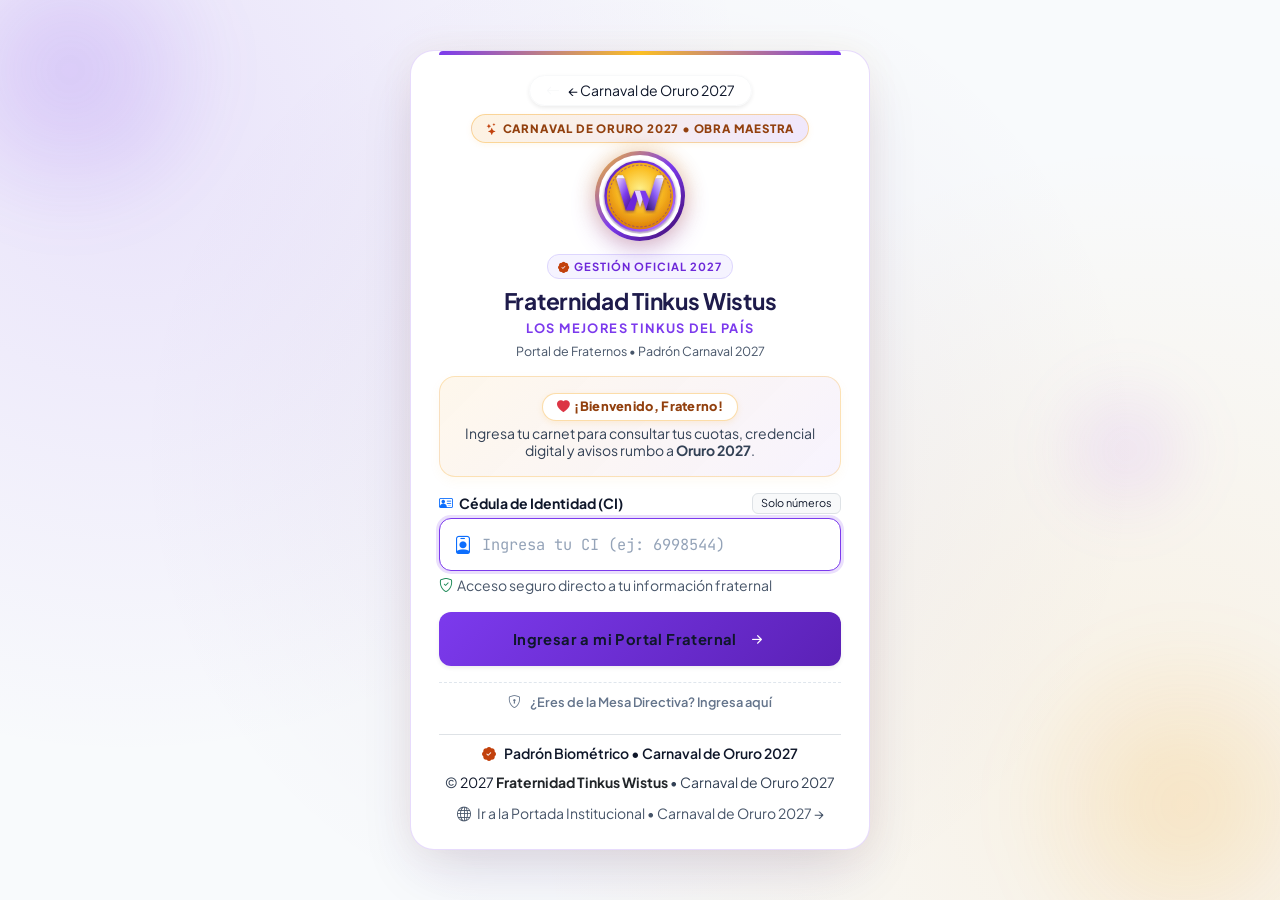
==== index.html @ 61efd70a "feat(ux): hacer ameno el panel fraterno y ocultar acceso a directiva tras enlace discreto" ====
<!DOCTYPE html>
<html lang="es">
<head>
    <meta charset="UTF-8">
    <meta name="viewport" content="width=device-width, initial-scale=1.0, maximum-scale=1.0, user-scalable=no, viewport-fit=cover">
    <meta name="theme-color" content="#7c3aed">
    <meta name="apple-mobile-web-app-capable" content="yes">
    <meta name="apple-mobile-web-app-status-bar-style" content="black-translucent">
    <meta name="mobile-web-app-capable" content="yes">
    <title>Portal Fraternal - Tinkus Wistus - Carnaval de Oruro 2027</title>

    <!-- Bootstrap 5.3.3 CSS -->
    <link href="https://cdn.jsdelivr.net/npm/bootstrap@5.3.3/dist/css/bootstrap.min.css" rel="stylesheet">
    <!-- Bootstrap Icons -->
    <link href="https://cdn.jsdelivr.net/npm/bootstrap-icons@1.11.3/font/bootstrap-icons.min.css" rel="stylesheet">
    <!-- Animate.css -->
    <link rel="stylesheet" href="https://cdnjs.cloudflare.com/ajax/libs/animate.css/4.1.1/animate.min.css">
    
    <!-- Favicon con Logo W Lila -->
    <link rel="icon" type="image/svg+xml" href="assets/img/wistus-badge.svg">
    <!-- Estilos de la Plataforma (Minimalistas y Funcionales) -->
    <link rel="stylesheet" href="css/style.css">
    <link rel="stylesheet" href="css/credencial.css">
</head>
<body>

    <!-- ========================================================================= -->
    <!-- VISTA 1: ACCESO / LOGIN FESTIVO & DISTINGUIDO - CARNAVAL DE ORURO 2027    -->
    <!-- ========================================================================= -->
    <div id="view-login" class="app-view login-wrapper">
        <!-- Elementos decorativos de fondo festivo -->
        <div class="login-bg-decorations" aria-hidden="true">
            <div class="login-bg-shape-1"></div>
            <div class="login-bg-shape-2"></div>
            <div class="login-bg-shape-3"></div>
        </div>

        <div class="login-card-main animate__animated animate__fadeIn">
            <!-- Retorno a Landing Editorial Carnaval de Oruro 2027 -->
            <div class="text-center mb-2">
                <a href="landing.html" class="btn btn-sm btn-outline-light rounded-pill px-3 py-1 d-inline-flex align-items-center gap-2 text-decoration-none shadow-sm" title="Volver a la postulación Carnaval de Oruro 2027">
                    <i class="bi bi-arrow-left"></i>
                    <span>&larr; Carnaval de Oruro 2027</span>
                </a>
            </div>

            <!-- Indicador Festivo Oruro 2027 -->
            <div class="login-festive-tag mb-2">
                <span class="badge-oruro-carnaval">
                    <i class="bi bi-stars text-warning me-1"></i> Carnaval de Oruro 2027 &bull; Obra Maestra
                </span>
            </div>

            <!-- Logo oficial de Tinkus Wistus con marco dorado/lila -->
            <div class="login-badge-container text-center mb-2">
                <div class="login-logo-halo">
                    <img src="assets/img/wistus-badge.svg" alt="Insignia Wistus" class="login-logo" data-mb="escudo">
                </div>
                <div>
                    <span class="login-edition-badge">
                        <i class="bi bi-patch-check-fill text-warning me-1"></i> GESTIÓN OFICIAL 2027
                    </span>
                </div>
            </div>

            <div class="text-center mb-3">
                <h4 class="fw-bold text-dark mb-1 login-portal-title" data-mb="name">Fraternidad Tinkus Wistus</h4>
                <div class="login-portal-subtitle" data-mb="motto">
                    Los mejores Tinkus del país
                </div>
                <div class="login-portal-label text-muted small mt-1">
                    Portal de Fraternos &bull; Padrón Carnaval 2027
                </div>
            </div>

            <div class="tab-content" id="pills-tabContent">
                <!-- Pestaña Principal: Acceso Fraterno (Por CI) - Ambiente Cálido y Ameno -->
                <div class="tab-pane fade show active" id="tab-fraterno" role="tabpanel" aria-labelledby="tab-fraterno-btn">
                    <!-- Banner de Bienvenida Ameno y Fraternal -->
                    <div class="login-fraterno-welcome mb-3 p-3 rounded-4">
                        <div class="d-flex align-items-center justify-content-center gap-2 mb-1">
                            <span class="fraterno-welcome-badge">
                                <i class="bi bi-heart-fill text-danger me-1"></i> ¡Bienvenido, Fraterno!
                            </span>
                        </div>
                        <p class="text-secondary small mb-0 text-center lh-sm">
                            Ingresa tu carnet para consultar tus cuotas, credencial digital y avisos rumbo a <strong>Oruro 2027</strong>.
                        </p>
                    </div>

                    <form id="formLoginFraterno">
                        <div class="text-start mb-3">
                            <label for="inputCI" class="form-label small fw-bold text-secondary mb-1 d-flex align-items-center justify-content-between">
                                <span><i class="bi bi-person-vcard text-primary me-1"></i> Cédula de Identidad (CI)</span>
                                <span class="badge bg-light text-muted border fw-normal py-1 px-2" style="font-size: 0.68rem;">Solo números</span>
                            </label>
                            <div class="input-wrapper-portal">
                                <i class="bi bi-person-badge text-primary"></i>
                                <input type="text" class="form-control-portal font-mono" id="inputCI" name="ci" placeholder="Ingresa tu CI (ej: 6998544)" inputmode="numeric" required autocomplete="off" autofocus>
                                <button type="button" class="btn-clear-input d-none" id="btnClearCI" title="Borrar número de CI" aria-label="Limpiar campo">
                                    <i class="bi bi-x-circle-fill"></i>
                                </button>
                            </div>
                            <div class="form-text text-muted small mt-1 d-flex align-items-center gap-1">
                                <i class="bi bi-shield-check text-success"></i> Acceso seguro directo a tu información fraternal
                            </div>
                        </div>

                        <div id="alertFraternoLogin" class="alert alert-danger d-none border-0 py-2 px-3 rounded-3 mb-3 small" role="alert"></div>

                        <button type="submit" class="btn btn-portal-primary btn-login-submit mb-3 shadow-sm">
                            <span>Ingresar a mi Portal Fraternal</span>
                            <i class="bi bi-arrow-right-short ms-1 fs-5"></i>
                        </button>
                    </form>

                    <!-- Enlace discreto y sutil: Ingreso a Mesa Directiva -->
                    <div class="login-directiva-discreet text-center pt-1">
                        <button type="button" class="btn-link-discrete" id="tab-control-btn" aria-expanded="false" title="Acceso exclusivo para miembros de la Mesa Directiva">
                            <i class="bi bi-shield-lock me-1"></i> ¿Eres de la Mesa Directiva? Ingresa aquí
                        </button>
                    </div>
                </div>

                <!-- Pestaña Secundaria: Control / Mesa Directiva (Menos vistoso, accesible vía link discreto) -->
                <div class="tab-pane fade" id="tab-control" role="tabpanel" aria-labelledby="tab-control-btn">
                    <div class="login-directiva-header mb-3 p-3 rounded-4">
                        <div class="d-flex align-items-center justify-content-center gap-2 mb-1">
                            <span class="directiva-welcome-badge">
                                <i class="bi bi-shield-lock-fill text-primary me-1"></i> Control & Mesa Directiva
                            </span>
                        </div>
                        <p class="text-secondary small mb-0 text-center lh-sm">
                            Acceso administrativo para supervisión, validación de cuotas y padrón oficial.
                        </p>
                    </div>

                    <form id="formLoginControl">
                        <div class="text-start mb-2">
                            <label for="inputControlUser" class="form-label small fw-bold text-secondary mb-1">
                                <i class="bi bi-person-fill text-primary me-1"></i> Usuario administrativo
                            </label>
                            <div class="input-wrapper-portal mb-2">
                                <i class="bi bi-person-fill text-primary"></i>
                                <input type="text" class="form-control-portal" id="inputControlUser" placeholder="Usuario de control (ej: admi)" required autocomplete="username">
                            </div>
                        </div>

                        <div class="text-start mb-3">
                            <label for="inputControlPass" class="form-label small fw-bold text-secondary mb-1">
                                <i class="bi bi-key-fill text-primary me-1"></i> Contraseña de control
                            </label>
                            <div class="input-wrapper-portal">
                                <i class="bi bi-key-fill text-primary"></i>
                                <input type="password" class="form-control-portal" id="inputControlPass" placeholder="Contraseña de control" required autocomplete="current-password">
                                <button type="button" class="btn-toggle-password" id="btnToggleControlPass" title="Mostrar u ocultar contraseña" aria-label="Mostrar contraseña">
                                    <i class="bi bi-eye" id="iconTogglePass"></i>
                                </button>
                            </div>
                        </div>

                        <div id="alertControlLogin" class="alert alert-danger d-none border-0 py-2 px-3 rounded-3 mb-3 small" role="alert"></div>

                        <button type="submit" class="btn btn-portal-primary btn-login-submit mb-3">
                            <span>Acceder al Panel de Control</span>
                            <i class="bi bi-shield-check ms-1 fs-5"></i>
                        </button>
                    </form>

                    <!-- Enlace discreto para volver al acceso principal de fraternos -->
                    <div class="login-directiva-discreet text-center pt-1">
                        <button type="button" class="btn-link-discrete btn-link-return" id="tab-fraterno-btn" aria-expanded="true" title="Volver al acceso de fraternos">
                            <i class="bi bi-arrow-left me-1"></i> Volver al Acceso Fraterno (Por CI)
                        </button>
                    </div>
                </div>
            </div>

            <!-- Pie de tarjeta con sello de seguridad y derechos de autor -->
            <div class="login-footer text-center mt-3 pt-2 border-top">
                <div class="d-flex align-items-center justify-content-center gap-2 mb-2 text-muted small">
                    <i class="bi bi-patch-check-fill text-warning"></i>
                    <span class="fw-semibold">Padrón Biométrico &bull; Carnaval de Oruro 2027</span>
                </div>
                <div class="text-secondary small">
                    &copy; <span data-mb="year">2027</span> <strong class="text-dark" data-mb="name">Fraternidad Tinkus Wistus</strong> &bull; Carnaval de Oruro 2027
                </div>
                <div class="mt-2">
                    <a href="landing.html" class="text-decoration-none text-muted small hover-brand" title="Ir a la portada institucional y postulación Carnaval de Oruro 2027">
                        <i class="bi bi-globe me-1"></i> Ir a la Portada Institucional &bull; Carnaval de Oruro 2027 &rarr;
                    </a>
                </div>
            </div>
        </div>
    </div>

    <!-- ========================================================================= -->
    <!-- SHELL PRINCIPAL AUTENTICADO: SIDEBAR + TOPBAR + VISTAS + BOTTOM NAV       -->
    <!-- ========================================================================= -->
    <div id="appShell" class="portal-layout-wrapper d-none">
        
        <!-- Backdrop para Drawer Móvil -->
        <div id="sidebarBackdrop" class="sidebar-backdrop"></div>

        <!-- PANEL LATERAL IZQUIERDO (SIDEBAR) -->
        <aside id="appSidebar" class="portal-sidebar">
            <!-- Cabecera del Sidebar con Logotipo y Marca -->
            <div class="sidebar-header">
                <a href="#" class="sidebar-brand" onclick="window.PortalApp.navigateHome(); return false;">
                    <img src="assets/img/wistus-badge.svg" alt="Logo Wistus" class="sidebar-brand-logo" data-mb="escudo">
                    <div>
                        <div class="sidebar-brand-name" data-mb="short-name">Tinkus Wistus</div>
                        <div class="sidebar-brand-subtitle text-muted">Carnaval Oruro <span data-mb="year">2027</span></div>
                    </div>
                </a>
                <button class="btn btn-sm text-secondary d-none d-lg-flex align-items-center justify-content-center p-1" id="btnToggleSidebarCollapse" title="Colapsar panel lateral">
                    <i class="bi bi-chevron-left" id="iconSidebarCollapse"></i>
                </button>
            </div>

            <!-- Tarjeta Mini de Usuario Activo -->
            <div class="sidebar-user-card">
                <div class="sidebar-user-avatar" id="sidebarUserAvatar">
                    <i class="bi bi-person-fill"></i>
                </div>
                <div class="sidebar-user-info">
                    <div class="sidebar-user-name" id="sidebarUserName">Cargando...</div>
                    <div class="sidebar-user-sub" id="sidebarUserSub">Fraterno Titular</div>
                </div>
            </div>

            <!-- Navegación Dinámica por Secciones -->
            <div class="sidebar-nav">
                <!-- Enlace a Landing Editorial Carnaval de Oruro 2027 -->
                <a href="landing.html" class="sidebar-nav-item text-secondary mb-2" title="Landing Editorial Carnaval de Oruro 2027">
                    <i class="bi bi-box-arrow-up-right text-warning"></i>
                    <span>Landing Carnaval Oruro 2027</span>
                </a>

                <!-- SECCIÓN ROL FRATERNO -->
                <div id="sidebarSectionMember" class="d-none">
                    <span class="sidebar-category-label">Portal Fraterno</span>
                    <a href="#" class="sidebar-nav-item nav-link-subpage" data-subpage="member-dashboard">
                        <i class="bi bi-grid-1x2"></i>
                        <span>Inicio</span>
                    </a>
                    <a href="#" class="sidebar-nav-item nav-link-subpage" data-subpage="member-pagos">
                        <i class="bi bi-wallet2"></i>
                        <span>1. Pagos & Cuotas</span>
                        <span class="sidebar-badge" id="sidebarBadgePagos" style="display:none;">Pendiente</span>
                    </a>
                    <a href="#" class="sidebar-nav-item nav-link-subpage" data-subpage="member-eventos">
                        <i class="bi bi-calendar3"></i>
                        <span>2. Calendario Eventos</span>
                    </a>
                    <a href="#" class="sidebar-nav-item nav-link-subpage" data-subpage="member-credencial">
                        <i class="bi bi-qr-code"></i>
                        <span>3. Mi Credencial QR</span>
                    </a>
                    <a href="#" class="sidebar-nav-item nav-link-subpage" data-subpage="member-asistencias">
                        <i class="bi bi-calendar-check"></i>
                        <span>Historial Asistencias</span>
                    </a>
                </div>

                <!-- SECCIÓN ROL CONTROL / DIRECTIVA -->
                <div id="sidebarSectionControl" class="d-none">
                    <span class="sidebar-category-label">Mesa Directiva</span>
                    <a href="#" class="sidebar-nav-item nav-link-subpage" data-subpage="control-dashboard">
                        <i class="bi bi-bar-chart-line"></i>
                        <span>Métricas Globales</span>
                    </a>
                    <a href="#" class="sidebar-nav-item nav-link-subpage" data-subpage="control-asistencias">
                        <i class="bi bi-qr-code-scan"></i>
                        <span>Terminal Asistencias</span>
                    </a>
                    <a href="#" class="sidebar-nav-item nav-link-subpage" data-subpage="control-pagos">
                        <i class="bi bi-journal-text"></i>
                        <span>Libro de Cuotas</span>
                    </a>
                    <a href="#" class="sidebar-nav-item nav-link-subpage" data-subpage="control-directorio">
                        <i class="bi bi-people"></i>
                        <span>Cobros & Padrón</span>
                    </a>
                    <a href="#" class="sidebar-nav-item nav-link-subpage" data-subpage="control-eventos">
                        <i class="bi bi-calendar-event"></i>
                        <span>Gestión Eventos</span>
                    </a>
                </div>
            </div>

            <!-- Pie del Sidebar -->
            <div class="sidebar-footer">
                <button class="sidebar-footer-btn d-none" id="btnSidebarMarca" onclick="document.getElementById('quickOpenMarcaBlanca').click()">
                    <i class="bi bi-palette"></i>
                    <span>Personalizar Marca</span>
                </button>
                <button class="sidebar-footer-btn btn-logout-sidebar btn-logout-action">
                    <i class="bi bi-box-arrow-right"></i>
                    <span>Cerrar Sesión</span>
                </button>
            </div>
        </aside>

        <!-- ÁREA PRINCIPAL DERECHA -->
        <div class="portal-main-area">
            <!-- BARRA SUPERIOR BÁSICA Y LIMPIA -->
            <header class="portal-topbar">
                <div class="topbar-brand-wrap">
                    <a href="#" class="topbar-brand-link" onclick="window.PortalApp.navigateHome(); return false;">
                        <img src="assets/img/wistus-badge.svg" alt="Escudo Wistus" class="topbar-brand-logo" data-mb="escudo">
                        <div class="topbar-titles">
                            <span class="topbar-app-name" data-mb="short-name">Tinkus Wistus</span>
                            <span class="topbar-page-separator">/</span>
                            <span class="topbar-page-title" id="headerPageTitle">Inicio</span>
                        </div>
                    </a>
                </div>

                <!-- Perfil / Acciones Rápidas -->
                <div class="d-flex align-items-center gap-2">
                    <a href="landing.html" class="btn btn-outline-secondary btn-sm rounded-pill d-none d-md-inline-flex align-items-center gap-1" title="Ver portada institucional Carnaval de Oruro 2027">
                        <i class="bi bi-house"></i>
                        <span class="small">Landing Oruro 2027</span>
                    </a>
                    <div class="dropdown" id="topbarUserDropdown">
                        <button class="topbar-user-btn dropdown-toggle" type="button" data-bs-toggle="dropdown" aria-expanded="false" title="Opciones de usuario">
                            <div class="topbar-avatar" id="topbarUserAvatar">W</div>
                            <div class="topbar-user-meta d-none d-sm-block text-start">
                                <div class="topbar-user-name text-truncate" id="topbarUserName">Fraterno</div>
                                <div class="topbar-user-role" id="topbarUserRole">Fraterno Titular</div>
                            </div>
                        </button>
                        <ul class="dropdown-menu dropdown-menu-end shadow border-subtle rounded-3 p-2" style="min-width: 250px;">
                            <li id="topbarMenuProfileItem">
                                <a class="dropdown-item rounded-2 small py-2 fw-semibold text-brand d-flex align-items-center justify-content-between" href="#" onclick="window.PortalApp.showView('member-perfil'); return false;">
                                    <span class="d-flex align-items-center"><i class="bi bi-person-gear fs-6 text-brand me-2"></i> Mi Perfil / Editar Datos</span>
                                    <span class="badge bg-brand-subtle text-brand border border-subtle" id="topbarProfilePctBadge">0%</span>
                                </a>
                            </li>
                            <li id="topbarMenuProfileDivider"><hr class="dropdown-divider"></li>
                            <li><a class="dropdown-item rounded-2 small py-2 text-danger btn-logout-action" href="#"><i class="bi bi-box-arrow-right me-2"></i>Cerrar Sesión</a></li>
                        </ul>
                    </div>
                </div>
            </header>

            <!-- CONTENEDOR DE VISTAS DE PÁGINA -->
            <div class="portal-content-body">

    <!-- SUBPÁGINA 1: DASHBOARD FRATERNO -->
    <div id="view-member-dashboard" class="app-view container py-4 d-none">
        <!-- Banner Festivo & Cuenta Regresiva Rumbo al Carnaval de Oruro 2027 -->
        <div class="card festive-banner-card gold-shimmer-card p-4 mb-4 text-white rounded-4 shadow-lg border-0">
            <div class="row align-items-center g-3">
                <div class="col-lg-7">
                    <div class="d-flex align-items-center gap-2 mb-2 flex-wrap">
                        <span class="badge badge-socavon-gold px-3 py-1 rounded-pill">
                            <i class="bi bi-stars me-1"></i> SOCAVÓN 2027
                        </span>
                        <span class="badge bg-white bg-opacity-10 text-white border border-white border-opacity-25 px-2 py-1 rounded-pill small">
                            Sábado de Peregrinación &bull; 06 de Febrero de 2027 - 06:00 AM
                        </span>
                    </div>
                    <h3 class="fw-bold mb-1 text-white"><i class="bi bi-flag-fill text-warning me-2"></i>Rumbo al Carnaval de Oruro 2027</h3>
                    <p class="text-white-50 small mb-0">
                        Fraternidad Tinkus Wistus &bull; Fe, Devoción y Tradición a la Virgen del Socavón
                    </p>
                </div>
                <div class="col-lg-5 text-center text-lg-end">
                    <div class="countdown-box shadow-sm">
                        <div class="countdown-unit text-center">
                            <div class="fs-2 fw-bold text-warning font-mono countdown-days">00</div>
                            <div class="small text-uppercase text-white-50" style="font-size:0.65rem; letter-spacing:1px;">Días</div>
                        </div>
                        <div class="fs-4 text-warning fw-bold">:</div>
                        <div class="countdown-unit text-center">
                            <div class="fs-2 fw-bold text-warning font-mono countdown-hours">00</div>
                            <div class="small text-uppercase text-white-50" style="font-size:0.65rem; letter-spacing:1px;">Horas</div>
                        </div>
                        <div class="fs-4 text-warning fw-bold">:</div>
                        <div class="countdown-unit text-center">
                            <div class="fs-2 fw-bold text-warning font-mono countdown-minutes">00</div>
                            <div class="small text-uppercase text-white-50" style="font-size:0.65rem; letter-spacing:1px;">Min</div>
                        </div>
                        <div class="fs-4 text-warning fw-bold">:</div>
                        <div class="countdown-unit text-center">
                            <div class="fs-2 fw-bold text-warning font-mono countdown-seconds">00</div>
                            <div class="small text-uppercase text-white-50" style="font-size:0.65rem; letter-spacing:1px;">Seg</div>
                        </div>
                    </div>
                </div>
            </div>
        </div>

        <!-- Saludo e información rápida -->
        <div class="d-flex justify-content-between align-items-center flex-wrap gap-3 mb-4">
            <div>
                <h3 class="fw-bold text-white mb-1" id="dashMemberGreeting">¡Hola, Fraterno!</h3>
                <div class="text-secondary small">
                    <span class="text-brand fw-semibold" id="dashMemberBloque">Bloque</span> &bull; 
                    <span id="dashMemberRol">Fraterno Titular</span> &bull; 
                    <span class="font-mono member-val-ci">CI: ---</span>
                </div>
            </div>
            <div id="memberHabilitacionStatus">
                <!-- Chip de habilitación calculado dinámicamente -->
            </div>
        </div>

        <!-- Tarjetas Resumen de Indicadores Clave (Minimalistas) -->
        <div class="row g-3 mb-4">
            <!-- Indicador 1: Asistencia a Ensayos -->
            <div class="col-md-6">
                <div class="metric-card h-100 hover-scale-sm">
                    <div class="d-flex justify-content-between align-items-start mb-3">
                        <div>
                            <div class="text-secondary small text-uppercase fw-semibold">Asistencias</div>
                            <div class="fs-2 fw-bold text-white mt-1" id="memberAttendancePct">0%</div>
                        </div>
                        <div class="icon-box bg-success bg-opacity-10 text-success">
                            <i class="bi bi-check2-circle"></i>
                        </div>
                    </div>
                    <div class="progress mb-2" style="height: 6px; background: rgba(255,255,255,0.08);">
                        <div id="memberAttendanceProgressBar" class="progress-bar bg-success" style="width: 0%"></div>
                    </div>
                    <div class="d-flex justify-content-between small text-secondary">
                        <span>Requisito Entrada: 80%</span>
                        <a href="#" class="nav-link-subpage text-brand text-decoration-none fw-semibold" data-subpage="member-asistencias">Ver registro &rarr;</a>
                    </div>
                </div>
            </div>

            <!-- Indicador 2: Estado de Aportes y Cuotas -->
            <div class="col-md-6">
                <div class="metric-card h-100 hover-scale-sm">
                    <div class="d-flex justify-content-between align-items-start mb-3">
                        <div>
                            <div class="text-secondary small text-uppercase fw-semibold">Aportes Cancelados</div>
                            <div class="fs-2 fw-bold text-white mt-1" id="memberTotalAportado">Bs. 0</div>
                        </div>
                        <div class="icon-box bg-brand-subtle text-brand">
                            <i class="bi bi-wallet2"></i>
                        </div>
                    </div>
                    <div class="progress mb-2" style="height: 6px; background: rgba(255,255,255,0.08);">
                        <div id="memberBarraPagos" class="progress-bar bg-brand" style="width: 0%"></div>
                    </div>
                    <div class="d-flex justify-content-between small text-secondary">
                        <span>Saldo: <strong class="text-danger" id="memberSaldoPendiente">Bs. 0</strong></span>
                        <a href="#" class="nav-link-subpage text-brand text-decoration-none fw-semibold" data-subpage="member-pagos">Pagar cuotas &rarr;</a>
                    </div>
                </div>
            </div>
        </div>

        <!-- Próximo Evento y Comunicados -->
        <div class="row g-4">
            <div class="col-lg-6">
                <h6 class="fw-bold text-white text-uppercase small letter-spacing-1 mb-3"><i class="bi bi-calendar-event text-brand me-2"></i>Próxima Convocatoria</h6>
                <div id="dashNextEventCard"></div>
            </div>
            <div class="col-lg-6">
                <h6 class="fw-bold text-white text-uppercase small letter-spacing-1 mb-3"><i class="bi bi-megaphone text-brand me-2"></i>Avisos de la Directiva</h6>
                <div id="dashAnnouncementsList"></div>
            </div>
        </div>
    </div>

    <!-- SUBPÁGINA 2: MIS ASISTENCIAS (FRATERNO) -->
    <div id="view-member-asistencias" class="app-view container py-4 d-none">
        <div class="d-flex justify-content-between align-items-center flex-wrap gap-3 mb-4">
            <div>
                <h4 class="fw-bold text-dark mb-1"><i class="bi bi-calendar-check text-brand me-2"></i>Historial y Control de Asistencia</h4>
                <p class="text-secondary small mb-0">Control oficial de ensayos, recorridos y convocatorias de la Fraternidad Tinkus Wistus.</p>
            </div>
            <div>
                <button class="btn btn-portal-primary rounded-pill px-3" onclick="window.PortalApp.showView('member-credencial')">
                    <i class="bi bi-qr-code me-1"></i> Abrir Mi Carnet QR
                </button>
            </div>
        </div>

        <!-- Tarjeta Resumen de Habilitación para Carnaval de Oruro -->
        <div class="card bg-surface-1 border border-subtle rounded-4 p-4 mb-4 shadow-sm">
            <div class="row align-items-center g-3">
                <div class="col-md-7">
                    <div class="d-flex align-items-center gap-3 mb-2">
                        <div class="fs-1 fw-bold text-dark font-mono" id="memberAttendancePct">0%</div>
                        <div class="flex-grow-1">
                            <div class="progress" style="height: 10px; background: #e2e8f0;">
                                <div class="progress-bar progress-bar-striped progress-bar-animated" id="memberAttendanceProgressBar" style="width: 0%"></div>
                            </div>
                            <div class="d-flex justify-content-between text-secondary small mt-1">
                                <span>Requisito Carnaval de Oruro: <strong>80% mínimo</strong></span>
                                <span class="fw-semibold">Puntaje Efectivo</span>
                            </div>
                        </div>
                    </div>
                    <div id="memberHabilitacionStatus" class="mt-2"></div>
                </div>
                <div class="col-md-5 text-md-end border-start-md border-secondary border-opacity-10 ps-md-4">
                    <div class="small text-secondary fw-semibold mb-2">Resumen de Marcajes</div>
                    <div id="memberAttendanceCounts" class="d-flex flex-wrap gap-2 justify-content-md-end">
                        <!-- Conteos -->
                    </div>
                </div>
            </div>
        </div>

        <h6 class="fw-bold text-dark text-uppercase small letter-spacing-1 mb-3">
            <i class="bi bi-card-checklist text-brand me-2"></i>Convocatorias y Registro por Evento
        </h6>
        <!-- Lista de Asistencias por Evento -->
        <div id="memberAttendancesList"></div>
    </div>

    <!-- SUBPÁGINA 3: CUOTAS Y PAGOS (FRATERNO) -->
    <div id="view-member-pagos" class="app-view container py-4 d-none">
        <div class="d-flex justify-content-between align-items-center flex-wrap gap-3 mb-4">
            <div>
                <h4 class="fw-bold text-white mb-1"><i class="bi bi-wallet2 text-brand me-2"></i>Aportes y Cuotas Fraternales</h4>
                <p class="text-secondary small mb-0">Estado de cuenta oficial, aportes en línea con QR y comprobantes certificados 2027.</p>
            </div>
            <div id="memberEstadoFinancieroBadge"></div>
        </div>

        <!-- Resumen Financiero Personal del Fraterno -->
        <div class="row g-3 mb-4">
            <div class="col-md-4">
                <div class="metric-card h-100 p-3 bg-surface-1 rounded-4 border border-subtle">
                    <div class="d-flex justify-content-between align-items-center mb-2">
                        <span class="text-secondary small text-uppercase fw-semibold">Total Aportado</span>
                        <div class="icon-box bg-success bg-opacity-10 text-success p-2 rounded-3">
                            <i class="bi bi-wallet2"></i>
                        </div>
                    </div>
                    <div class="fs-4 fw-bold text-success" id="memberPagosTotalAportado">Bs. 0</div>
                    <div class="small text-muted mt-1">Aportes verificados 2027</div>
                </div>
            </div>
            <div class="col-md-4">
                <div class="metric-card h-100 p-3 bg-surface-1 rounded-4 border border-subtle">
                    <div class="d-flex justify-content-between align-items-center mb-2">
                        <span class="text-secondary small text-uppercase fw-semibold">Saldo Pendiente</span>
                        <div class="icon-box bg-danger bg-opacity-10 text-danger p-2 rounded-3">
                            <i class="bi bi-hourglass-split"></i>
                        </div>
                    </div>
                    <div class="fs-4 fw-bold text-danger" id="memberPagosSaldoPendiente">Bs. 0</div>
                    <div class="small text-muted mt-1">Por cancelar para Carnaval Oruro</div>
                </div>
            </div>
            <div class="col-md-4">
                <div class="metric-card h-100 p-3 bg-surface-1 rounded-4 border border-subtle">
                    <div class="d-flex justify-content-between align-items-center mb-2">
                        <span class="text-secondary small text-uppercase fw-semibold">Progreso de Pago</span>
                        <span class="badge bg-brand text-dark font-mono fw-bold" id="memberPctPagos">0%</span>
                    </div>
                    <div class="progress mb-2" style="height: 8px;">
                        <div id="memberBarraPagos" class="progress-bar progress-bar-striped progress-bar-animated bg-brand" style="width: 0%"></div>
                    </div>
                    <div class="small text-muted d-flex justify-content-between">
                        <span>Meta Fraternal: 100%</span>
                        <span class="text-brand fw-semibold">Wistus 2027</span>
                    </div>
                </div>
            </div>
        </div>

        <!-- Cuotas Requeridas -->
        <div class="d-flex justify-content-between align-items-center mb-3">
            <h6 class="fw-bold text-white text-uppercase small letter-spacing-1 mb-0"><i class="bi bi-list-check text-brand me-2"></i>Plan de Cuotas Oficiales Oruro 2027</h6>
            <span class="text-muted small">Pagos verificables por Tesorería</span>
        </div>
        <div class="row" id="memberCuotasCards"></div>

        <!-- Historial de Recibos y Comprobantes -->
        <div class="card bg-surface-1 border border-subtle rounded-4 p-4 mt-4 shadow-sm">
            <div class="d-flex justify-content-between align-items-center flex-wrap gap-3 mb-3">
                <h6 class="fw-bold text-dark text-uppercase small letter-spacing-1 mb-0"><i class="bi bi-receipt text-brand me-2"></i>Comprobantes y Recibos Oficiales</h6>
                <div class="input-wrapper-portal py-1 px-3" style="max-width: 300px;">
                    <i class="bi bi-search text-brand"></i>
                    <input type="text" id="searchMemberReceiptsInput" class="form-control-portal py-1 small" placeholder="Buscar por Nro o Concepto...">
                </div>
            </div>
            <div class="table-responsive">
                <table class="table-minimal">
                    <thead>
                        <tr>
                            <th>Nro Recibo</th>
                            <th>Concepto</th>
                            <th>Monto</th>
                            <th>Fecha</th>
                            <th>Forma de Pago</th>
                            <th class="text-end">Acción</th>
                        </tr>
                    </thead>
                    <tbody id="memberReceiptsTableBody"></tbody>
                </table>
            </div>
        </div>
    </div>

    <!-- SUBPÁGINA 4: CREDENCIAL DIGITAL OFICIAL (FRATERNO) -->
    <div id="view-member-credencial" class="app-view container py-4 d-none">
        <div class="text-center mb-4">
            <h4 class="fw-bold text-dark mb-1">Credencial Digital Conmemorativa &bull; SOCAVÓN 2027</h4>
            <p class="text-secondary small">Pase digital con sello conmemorativo, distintivo fraternal y código QR para el Carnaval de Oruro 2027.</p>
        </div>

        <div class="credencial-container mb-4">
            <div class="pvc-card pvc-card-holographic shadow-lg" id="credencialCard">
                <!-- Cabecera Institucional Sutil -->
                <div class="pvc-header d-flex justify-content-between align-items-center">
                    <div class="d-flex align-items-center gap-2">
                        <img src="assets/img/wistus-badge.svg" width="34" height="34" alt="Insignia" id="credEscudo" class="rounded-circle border border-light">
                        <div>
                            <div class="fw-bold text-dark small" id="credFratName">Tinkus Wistus</div>
                            <div class="text-secondary" style="font-size: 0.7rem;" id="credFratDanza">Tinkus</div>
                        </div>
                    </div>
                    <div class="text-end d-flex align-items-center gap-1">
                        <span class="sello-socavon-2027" id="credSelloSocavon">
                            <i class="bi bi-award-fill text-white"></i> SOCAVÓN 2027
                        </span>
                    </div>
                </div>

                <!-- Datos Principales: Foto, Nombre, CI y Distinción Fraternal -->
                <div class="row g-3 align-items-center mb-3">
                    <div class="col-auto">
                        <div class="pvc-avatar-frame gold-glow-pulse">
                            <img src="assets/img/avatar-default.svg" alt="Foto" id="credFoto" class="pvc-avatar-img">
                        </div>
                    </div>
                    <div class="col">
                        <h4 class="fw-bold text-dark mb-1 text-break" id="credNombre">Juan Pablo Quispe</h4>
                        <div class="text-brand font-mono fw-bold fs-6 mb-1" id="credCI">CI: 4839201 LP</div>
                        <div class="d-flex flex-wrap gap-1" id="credDistincionDetails">
                            <span class="badge bg-brand-subtle text-brand border border-subtle" id="credBloqueBadge">Bloque Machas Wistus</span>
                            <span class="badge badge-socavon-gold" id="credDistincionBadge"><i class="bi bi-star-fill text-warning me-1"></i>Fraterno Titular</span>
                        </div>
                    </div>
                </div>

                <!-- Código QR Amplio y Centrado para Escaneo Rápido -->
                <div class="text-center pt-3 border-top border-secondary border-opacity-10">
                    <div class="pvc-qr-box" id="credentialQRCode">
                        <!-- Código QR SVG / Canvas generado dinámicamente -->
                    </div>
                    <div class="text-secondary small mt-2" style="font-size: 0.75rem; letter-spacing: 0.4px;">
                        <i class="bi bi-qr-code-scan me-1 text-brand"></i> Código QR Oficial de Control &bull; Oruro 2027
                    </div>
                </div>
            </div>
        </div>

        <div class="text-center">
            <button class="btn btn-download-credencial" id="btnDownloadCred" onclick="window.PortalApp.downloadCredentialImage()">
                <i class="bi bi-download me-2"></i> Descargar Credencial
            </button>
        </div>
    </div>

    <!-- SUBPÁGINA 5: CRONOGRAMA DE EVENTOS (FRATERNO) -->
    <div id="view-member-eventos" class="app-view container py-4 d-none">
        <div class="mb-4">
            <h4 class="fw-bold text-white mb-1"><i class="bi bi-calendar3 text-brand me-2"></i>Cronograma Oficial Carnaval de Oruro 2027</h4>
            <p class="text-secondary small">Calendario completo de ensayos, convites, Sábado de Peregrinación y recepción social.</p>
        </div>

        <div class="row">
            <div class="col-lg-8 mx-auto" id="memberEventsTimeline"></div>
        </div>
    </div>

    <!-- SUBPÁGINA 6: MI PERFIL / EDITAR DATOS (FRATERNO) -->
    <div id="view-member-perfil" class="app-view container py-4 d-none">
        <!-- Cabecera de la Sección -->
        <div class="d-flex justify-content-between align-items-center flex-wrap gap-3 mb-4">
            <div>
                <h4 class="fw-bold text-white mb-1"><i class="bi bi-person-gear text-brand me-2"></i>Mi Perfil Fraternal & Datos Personales</h4>
                <p class="text-secondary small mb-0">Actualiza tus datos oficiales, fotografía de credencial y verifica el estado de tu ficha fraternal 2027.</p>
            </div>
            <div>
                <button class="btn btn-brand-subtle btn-sm rounded-3" onclick="window.PortalApp.showView('member-dashboard')">
                    <i class="bi bi-arrow-left me-1"></i> Volver al Inicio
                </button>
            </div>
        </div>

        <div class="row g-4">
            <!-- COLUMNA IZQUIERDA: FOTO, RESUMEN & MEDIDOR DE COMPLETITUD -->
            <div class="col-lg-4">
                <!-- Tarjeta 1: Foto y Ficha Resumen -->
                <div class="card bg-surface-1 border border-subtle rounded-4 p-4 text-center mb-4">
                    <div class="profile-avatar-container mb-3" id="profileAvatarClickZone" title="Haz clic para subir o cambiar foto">
                        <img src="assets/img/avatar-default.svg" alt="Foto de Perfil" id="profileAvatarImg" class="profile-avatar-img">
                        <div class="profile-avatar-overlay">
                            <i class="bi bi-camera-fill fs-5"></i>
                            <span>Cambiar</span>
                        </div>
                    </div>
                    <!-- Input de archivo oculto -->
                    <input type="file" id="inputProfilePhotoFile" accept="image/png, image/jpeg, image/webp" class="d-none">

                    <button type="button" class="btn btn-brand-subtle btn-sm w-100 mb-3" id="btnTriggerPhotoFile">
                        <i class="bi bi-upload me-1"></i> Subir Foto de Perfil
                    </button>
                    <div class="text-muted small mb-3" style="font-size: 0.74rem;">
                        Formatos permitidos: JPG, PNG, WebP (máx. 3 MB)
                    </div>

                    <div class="pt-3 border-top border-subtle text-start">
                        <div class="d-flex justify-content-between align-items-center mb-2">
                            <span class="text-secondary small">Documento CI:</span>
                            <span class="fw-bold text-brand font-mono" id="profileInfoCI">---</span>
                        </div>
                        <div class="d-flex justify-content-between align-items-center mb-2">
                            <span class="text-secondary small">Bloque:</span>
                            <span class="badge bg-brand-subtle text-brand fw-semibold" id="profileInfoBloque">---</span>
                        </div>
                        <div class="d-flex justify-content-between align-items-center mb-2">
                            <span class="text-secondary small">Rol Fraternal:</span>
                            <span class="text-dark small fw-medium" id="profileInfoRol">---</span>
                        </div>
                        <div class="d-flex justify-content-between align-items-center">
                            <span class="text-secondary small">Antigüedad:</span>
                            <span class="text-muted small" id="profileInfoAntiguedad">---</span>
                        </div>
                    </div>
                </div>

                <!-- Tarjeta 2: Porcentaje de Completitud de Perfil -->
                <div class="card bg-surface-1 border border-subtle rounded-4 p-4">
                    <div class="d-flex justify-content-between align-items-center mb-3">
                        <h6 class="fw-bold text-dark text-uppercase small letter-spacing-1 mb-0">
                            <i class="bi bi-pie-chart-fill text-brand me-1"></i> Completitud
                        </h6>
                        <span class="badge bg-brand text-white fw-bold" id="profileCompletionBadge">0%</span>
                    </div>

                    <div class="d-flex align-items-baseline gap-2 mb-2">
                        <span class="fs-1 fw-bold text-brand" id="profileCompletionPercentage">0%</span>
                        <span class="text-secondary small" id="profileCompletionStatusText">Incompleto</span>
                    </div>

                    <div class="progress mb-3" style="height: 8px; background: rgba(0,0,0,0.06);">
                        <div id="profileCompletionProgressBar" class="progress-bar bg-brand" style="width: 0%"></div>
                    </div>

                    <p class="text-secondary small mb-3" id="profileCompletionMessage">
                        Completa tus datos personales para habilitar al 100% tu credencial y ficha del padrón 2027.
                    </p>

                    <div class="profile-checklist" id="profileCompletionChecklist">
                        <!-- Generado dinámicamente con checks -->
                    </div>
                </div>
            </div>

            <!-- COLUMNA DERECHA: FORMULARIO DE EDICIÓN DE DATOS -->
            <div class="col-lg-8">
                <div class="card bg-surface-1 border border-subtle rounded-4 p-4">
                    <div id="alertProfileEditSuccess" class="alert alert-success d-none border-0 py-2 px-3 rounded-3 mb-3 small" role="alert"></div>
                    <div id="alertProfileEditError" class="alert alert-danger d-none border-0 py-2 px-3 rounded-3 mb-3 small" role="alert"></div>

                    <form id="formMemberProfileEdit">
                        <!-- SECCIÓN 1: DATOS PERSONALES -->
                        <div class="profile-form-section-title">
                            <i class="bi bi-person-lines-fill"></i> 1. Datos Personales Básicos
                        </div>
                        <div class="row g-3 mb-4">
                            <div class="col-md-6">
                                <label for="inputProfileNombres" class="form-label small fw-semibold">Nombres <span class="text-danger">*</span></label>
                                <input type="text" class="form-control form-control-portal" id="inputProfileNombres" name="nombres" placeholder="Tus nombres" required>
                            </div>
                            <div class="col-md-6">
                                <label for="inputProfileApellidos" class="form-label small fw-semibold">Apellidos <span class="text-danger">*</span></label>
                                <input type="text" class="form-control form-control-portal" id="inputProfileApellidos" name="apellidos" placeholder="Tus apellidos" required>
                            </div>
                            <div class="col-md-6">
                                <label for="inputProfileCI" class="form-label small fw-semibold">Cédula de Identidad (CI)</label>
                                <div class="input-group">
                                    <input type="text" class="form-control form-control-portal bg-surface-2 text-muted" id="inputProfileCI" name="ci" readonly>
                                    <select class="form-select form-select-portal" style="max-width: 90px;" id="selectProfileCIExp" name="ci_exp">
                                        <option value="LP">LP</option>
                                        <option value="CB">CB</option>
                                        <option value="SC">SC</option>
                                        <option value="OR">OR</option>
                                        <option value="PT">PT</option>
                                        <option value="TJ">TJ</option>
                                        <option value="CH">CH</option>
                                        <option value="BE">BE</option>
                                        <option value="PA">PA</option>
                                        <option value="EXT">EXT</option>
                                    </select>
                                </div>
                                <span class="text-muted" style="font-size: 0.72rem;">El número de CI es el identificador oficial de tu padrón.</span>
                            </div>
                            <div class="col-md-6">
                                <label for="inputProfileFechaNac" class="form-label small fw-semibold">Fecha de Nacimiento</label>
                                <input type="date" class="form-control form-control-portal" id="inputProfileFechaNac" name="fecha_nacimiento">
                            </div>
                        </div>

                        <!-- SECCIÓN 2: CONTACTO & COMUNICACIÓN -->
                        <div class="profile-form-section-title">
                            <i class="bi bi-chat-left-dots"></i> 2. Contacto & Comunicación
                        </div>
                        <div class="row g-3 mb-4">
                            <div class="col-md-6">
                                <label for="inputProfileTelefono" class="form-label small fw-semibold">Teléfono / WhatsApp <span class="text-danger">*</span></label>
                                <div class="input-group">
                                    <span class="input-group-text bg-surface-2 border-subtle text-secondary small"><i class="bi bi-whatsapp text-success"></i></span>
                                    <input type="tel" class="form-control form-control-portal" id="inputProfileTelefono" name="telefono" placeholder="+591 7XXXXXXX" required>
                                </div>
                            </div>
                            <div class="col-md-6">
                                <label for="inputProfileEmail" class="form-label small fw-semibold">Correo Electrónico</label>
                                <div class="input-group">
                                    <span class="input-group-text bg-surface-2 border-subtle text-secondary small"><i class="bi bi-envelope"></i></span>
                                    <input type="email" class="form-control form-control-portal" id="inputProfileEmail" name="email" placeholder="ejemplo@correo.com">
                                </div>
                            </div>
                        </div>

                        <!-- SECCIÓN 3: SEGURIDAD & EMERGENCIA -->
                        <div class="profile-form-section-title">
                            <i class="bi bi-shield-plus"></i> 3. Seguridad & Contacto de Emergencia
                        </div>
                        <div class="row g-3 mb-4">
                            <div class="col-md-6">
                                <label for="inputProfileContactoEmergencia" class="form-label small fw-semibold">Nombre de Contacto de Emergencia</label>
                                <input type="text" class="form-control form-control-portal" id="inputProfileContactoEmergencia" name="contacto_emergencia" placeholder="Familiar o persona de referencia">
                            </div>
                            <div class="col-md-6">
                                <label for="inputProfileTelEmergencia" class="form-label small fw-semibold">Teléfono de Emergencia</label>
                                <input type="tel" class="form-control form-control-portal" id="inputProfileTelEmergencia" name="telefono_emergencia" placeholder="+591 7XXXXXXX">
                            </div>
                        </div>

                        <!-- SECCIÓN 4: DATOS FRATERNALES & INDUMENTARIA -->
                        <div class="profile-form-section-title">
                            <i class="bi bi-person-badge"></i> 4. Ficha Fraternal & Tallas 2027
                        </div>
                        <div class="row g-3 mb-4">
                            <div class="col-md-4">
                                <label for="selectProfileTallaTraje" class="form-label small fw-semibold">Talla Polera / Chaleco</label>
                                <select class="form-select form-select-portal" id="selectProfileTallaTraje" name="talla_traje">
                                    <option value="">Seleccionar talla...</option>
                                    <option value="XS">XS (Extra Small)</option>
                                    <option value="S">S (Small / Pequeña)</option>
                                    <option value="M">M (Medium / Mediana)</option>
                                    <option value="L">L (Large / Grande)</option>
                                    <option value="XL">XL (Extra Large)</option>
                                    <option value="XXL">XXL (Doble Extra Large)</option>
                                </select>
                            </div>
                            <div class="col-md-4">
                                <label class="form-label small fw-semibold">Bloque Oficial</label>
                                <input type="text" class="form-control form-control-portal bg-surface-2 text-muted" id="inputProfileBloqueNombre" readonly>
                            </div>
                            <div class="col-md-4">
                                <label class="form-label small fw-semibold">Rol Fraternal</label>
                                <input type="text" class="form-control form-control-portal bg-surface-2 text-muted" id="inputProfileRolNombre" readonly>
                            </div>
                        </div>

                        <!-- Botones de Acción -->
                        <div class="d-flex justify-content-between align-items-center flex-wrap gap-2 pt-3 border-top border-subtle">
                            <button type="button" class="btn btn-brand-subtle px-3 py-2" onclick="window.PortalApp.showView('member-dashboard')">
                                <i class="bi bi-x-circle me-1"></i> Cancelar
                            </button>
                            <button type="submit" class="btn btn-portal-primary px-4 py-2" id="btnSaveProfile">
                                <i class="bi bi-check2-circle me-1"></i> Guardar Cambios del Perfil
                            </button>
                        </div>
                    </form>
                </div>
            </div>
        </div>
    </div>

    <!-- ========================================================================= -->
    <!-- VISTAS DE ROL CONTROL / DIRECTIVA                                         -->
    <!-- ========================================================================= -->


    <!-- SUBPÁGINA 6: DASHBOARD CONTROL (MÉTRICAS GLOBALES) -->
    <div id="view-control-dashboard" class="app-view container py-4 d-none">
        <!-- Banner Festivo & Cuenta Regresiva Panel de Control -->
        <div class="card festive-banner-card gold-shimmer-card p-4 mb-4 text-white rounded-4 shadow-lg border-0">
            <div class="row align-items-center g-3">
                <div class="col-lg-7">
                    <div class="d-flex align-items-center gap-2 mb-2 flex-wrap">
                        <span class="badge badge-socavon-gold px-3 py-1 rounded-pill">
                            <i class="bi bi-shield-lock-fill me-1"></i> DIRECTIVA SOCAVÓN 2027
                        </span>
                        <span class="badge bg-white bg-opacity-10 text-white border border-white border-opacity-25 px-2 py-1 rounded-pill small">
                            Sábado de Peregrinación &bull; 06 Feb 2027 - 06:00 AM
                        </span>
                    </div>
                    <h3 class="fw-bold mb-1 text-white"><i class="bi bi-trophy-fill text-warning me-2"></i>Carnaval de Oruro 2027 &bull; Control General</h3>
                    <p class="text-white-50 small mb-0">
                        Fraternidad Tinkus Wistus &bull; Panel de Monitoreo y Conciliación Fraternal
                    </p>
                </div>
                <div class="col-lg-5 text-center text-lg-end">
                    <div class="countdown-box shadow-sm">
                        <div class="countdown-unit text-center">
                            <div class="fs-2 fw-bold text-warning font-mono countdown-days">00</div>
                            <div class="small text-uppercase text-white-50" style="font-size:0.65rem; letter-spacing:1px;">Días</div>
                        </div>
                        <div class="fs-4 text-warning fw-bold">:</div>
                        <div class="countdown-unit text-center">
                            <div class="fs-2 fw-bold text-warning font-mono countdown-hours">00</div>
                            <div class="small text-uppercase text-white-50" style="font-size:0.65rem; letter-spacing:1px;">Horas</div>
                        </div>
                        <div class="fs-4 text-warning fw-bold">:</div>
                        <div class="countdown-unit text-center">
                            <div class="fs-2 fw-bold text-warning font-mono countdown-minutes">00</div>
                            <div class="small text-uppercase text-white-50" style="font-size:0.65rem; letter-spacing:1px;">Min</div>
                        </div>
                        <div class="fs-4 text-warning fw-bold">:</div>
                        <div class="countdown-unit text-center">
                            <div class="fs-2 fw-bold text-warning font-mono countdown-seconds">00</div>
                            <div class="small text-uppercase text-white-50" style="font-size:0.65rem; letter-spacing:1px;">Seg</div>
                        </div>
                    </div>
                </div>
            </div>
        </div>

        <div class="d-flex justify-content-between align-items-center flex-wrap gap-3 mb-4">
            <div>
                <h4 class="fw-bold text-white mb-1">Panel de Control & Supervisión</h4>
                <p class="text-secondary small mb-0">Gestión de la Fraternidad Tinkus Wistus para el Carnaval de Oruro 2027.</p>
            </div>
            <div class="d-flex gap-2">
                <button class="btn btn-portal-primary btn-sm rounded-3" style="width: auto;" onclick="window.Miembros.openNewMemberModal()">
                    <i class="bi bi-person-plus me-1"></i> Registrar Fraterno
                </button>
                <button class="btn btn-brand-subtle btn-sm rounded-3" onclick="window.Miembros.exportDirectoryCSV()">
                    <i class="bi bi-download me-1"></i> Exportar CSV
                </button>
            </div>
        </div>

        <!-- Tarjetas de Métricas Globales (Minimalistas) -->
        <div class="row g-3 mb-4">
            <div class="col-md-3">
                <div class="metric-card">
                    <div class="d-flex justify-content-between align-items-start mb-2">
                        <span class="text-secondary small text-uppercase fw-semibold">Padrón Total</span>
                        <div class="icon-box bg-brand-subtle text-brand"><i class="bi bi-people"></i></div>
                    </div>
                    <div class="fs-2 fw-bold text-white" id="ctrlMetricTotalFraternos">0</div>
                    <div class="small text-muted mt-1">Fraternos inscritos</div>
                </div>
            </div>

            <div class="col-md-3">
                <div class="metric-card">
                    <div class="d-flex justify-content-between align-items-start mb-2">
                        <span class="text-secondary small text-uppercase fw-semibold">Estado de Miembros</span>
                        <div class="icon-box bg-info bg-opacity-10 text-info"><i class="bi bi-person-check"></i></div>
                    </div>
                    <div class="fs-4 fw-bold text-white" id="ctrlMetricMigrados">Activos</div>
                    <div class="small text-muted mt-1"><span id="ctrlMetricSoloCI" class="text-brand fw-semibold">0</span> inactivos u observados</div>
                </div>
            </div>

            <div class="col-md-3">
                <div class="metric-card">
                    <div class="d-flex justify-content-between align-items-start mb-2">
                        <span class="text-secondary small text-uppercase fw-semibold">Tasa Asistencia</span>
                        <div class="icon-box bg-success bg-opacity-10 text-success"><i class="bi bi-pie-chart"></i></div>
                    </div>
                    <div class="fs-2 fw-bold text-success" id="ctrlMetricAsistenciaPct">0%</div>
                    <div class="small text-muted mt-1" id="ctrlMetricAsistenciaDetalle">Último ensayo</div>
                </div>
            </div>

            <div class="col-md-3">
                <div class="metric-card">
                    <div class="d-flex justify-content-between align-items-start mb-2">
                        <span class="text-secondary small text-uppercase fw-semibold">Recaudación Total</span>
                        <div class="icon-box bg-brand-subtle text-brand"><i class="bi bi-cash-stack"></i></div>
                    </div>
                    <div class="fs-2 fw-bold text-white" id="controlFinRecaudado">Bs. 0</div>
                    <div class="small text-muted mt-1">Meta: <span id="controlFinProyectado">Bs. 0</span></div>
                </div>
            </div>
        </div>

        <!-- Acciones Directas y Resumen Operativo -->
        <div class="row g-4">
            <div class="col-lg-7">
                <div class="portal-card p-4 h-100">
                    <div class="d-flex justify-content-between align-items-center mb-3">
                        <h6 class="fw-bold text-white text-uppercase small letter-spacing-1 mb-0"><i class="bi bi-qr-code-scan text-brand me-2"></i>Marcaje en Vivo</h6>
                        <button class="btn btn-brand-subtle btn-sm rounded-3 nav-link-subpage" data-subpage="control-asistencias">
                            Abrir Terminal &rarr;
                        </button>
                    </div>
                    <p class="text-secondary small">
                        Utiliza el escáner de credenciales QR para el control rápido en los puntos de concentración del Carnaval de Oruro 2027.
                    </p>
                    <div class="text-center py-3">
                        <button class="btn btn-portal-primary btn-lg rounded-3 px-4 fw-semibold nav-link-subpage" style="width: auto;" data-subpage="control-asistencias">
                            <i class="bi bi-camera me-2"></i> Iniciar Terminal de Marcaje QR
                        </button>
                    </div>
                </div>
            </div>

            <div class="col-lg-5">
                <div class="portal-card p-4 h-100">
                    <div class="d-flex justify-content-between align-items-center mb-3">
                        <h6 class="fw-bold text-white text-uppercase small letter-spacing-1 mb-0"><i class="bi bi-wallet2 text-brand me-2"></i>Registro de Cobro</h6>
                    </div>
                    <p class="text-secondary small">Registra pagos de cuotas y emite comprobantes digitales correlativos al instante.</p>
                    <button class="btn btn-brand-subtle btn-lg w-100 rounded-3 fw-semibold" onclick="window.Pagos.openRegisterPaymentModal()">
                        <i class="bi bi-plus-circle me-2"></i> Registrar Pago de Cuota
                    </button>
                </div>
            </div>
        </div>
    </div>

    <!-- SUBPÁGINA 7: TERMINAL DE ASISTENCIAS Y ESCÁNER QR (ROL CONTROL) -->
    <div id="view-control-asistencias" class="app-view container py-4 d-none">
        <div class="d-flex justify-content-between align-items-center flex-wrap gap-3 mb-3">
            <div>
                <h4 class="fw-bold text-dark mb-1"><i class="bi bi-qr-code-scan text-brand me-2"></i>Terminal de Asistencias & Control QR</h4>
                <p class="text-secondary small mb-0">Escaneo de credenciales con cámara, validación instantánea y tablero de gestión de convocatorias.</p>
            </div>
            <div class="d-flex align-items-center gap-2">
                <label class="text-secondary small fw-semibold text-nowrap"><i class="bi bi-calendar-event me-1"></i>Evento Activo:</label>
                <select id="selectControlEvent" class="form-select form-select-sm bg-surface-2 text-dark border-subtle rounded-3"></select>
            </div>
        </div>

        <!-- Banner Punto de Asistencia Activo -->
        <div id="controlActivePointBanner"></div>

        <!-- Barra de Estadísticas en Vivo del Evento -->
        <div class="row g-2 mb-4" id="controlEventStatsBar"></div>

        <!-- Pestañas: Escáner QR vs Tablero de Gestión & Pase de Lista -->
        <ul class="nav nav-pills nav-pills-portal nav-justified mb-4" role="tablist">
            <li class="nav-item" role="presentation">
                <button class="nav-link active" id="tab-scanner-btn" data-bs-toggle="pill" data-bs-target="#tab-scanner" type="button" role="tab">
                    <i class="bi bi-camera-video me-1"></i> Terminal Escáner QR en Vivo
                </button>
            </li>
            <li class="nav-item" role="presentation">
                <button class="nav-link" id="tab-manual-btn" data-bs-toggle="pill" data-bs-target="#tab-manual" type="button" role="tab">
                    <i class="bi bi-table me-1"></i> Tablero de Gestión & Lista Oficial
                </button>
            </li>
        </ul>

        <div class="tab-content">
            <!-- PESTAÑA 1: TERMINAL ESCÁNER QR EN VIVO -->
            <div class="tab-pane fade show active" id="tab-scanner" role="tabpanel">
                <div class="row g-4">
                    <!-- Columna Izquierda: Escáner y Cámara -->
                    <div class="col-lg-7">
                        <div class="card bg-surface-1 border border-subtle rounded-4 p-4 shadow-sm text-center">
                            <div class="d-flex justify-content-between align-items-center mb-3">
                                <span class="badge bg-surface-2 text-brand border border-subtle rounded-pill small">
                                    <i class="bi bi-broadcast me-1 text-success"></i> Escaneo en Tiempo Real
                                </span>
                                <div class="form-check form-switch small">
                                    <input class="form-check-input" type="checkbox" id="scannerSoundSwitch" checked onchange="window.Asistencias.soundEnabled = this.checked">
                                    <label class="form-check-label text-secondary" for="scannerSoundSwitch"><i class="bi bi-volume-up me-1"></i>Audio</label>
                                </div>
                            </div>

                            <!-- Viewport de Cámara & Retícula -->
                            <div class="position-relative mx-auto mb-3" style="max-width: 360px;">
                                <div id="qrCameraReader" class="scanner-viewport position-relative overflow-hidden rounded-4 border-2 border-brand" style="min-height: 250px; background: #0f172a;">
                                    <div class="scanner-laser"></div>
                                    <div class="scanner-corner tl"></div>
                                    <div class="scanner-corner tr"></div>
                                    <div class="scanner-corner bl"></div>
                                    <div class="scanner-corner br"></div>
                                    <div class="d-flex flex-column align-items-center justify-content-center h-100 py-5 text-white-50">
                                        <i class="bi bi-qr-code-scan fs-1 text-brand mb-2"></i>
                                        <span class="small">Presione "Iniciar Cámara" o use el selector rápido</span>
                                    </div>
                                </div>
                            </div>

                            <!-- Botones de Control de Cámara -->
                            <div class="d-flex flex-wrap justify-content-center gap-2 mb-3">
                                <button class="btn btn-portal-primary btn-sm rounded-pill px-3" id="btnToggleQrCamera" onclick="window.Asistencias.toggleCameraScanner()">
                                    <i class="bi bi-camera-video me-1"></i> Iniciar Escáner con Cámara
                                </button>
                                <button class="btn btn-outline-secondary btn-sm rounded-pill px-3" onclick="window.Asistencias.switchCameraFacing()" title="Cambiar cámara frontal / trasera">
                                    <i class="bi bi-arrow-repeat me-1"></i> Girar Cámara
                                </button>
                                <label class="btn btn-outline-brand btn-sm rounded-pill px-3 mb-0" style="cursor: pointer;" title="Subir foto o captura con código QR">
                                    <i class="bi bi-image me-1"></i> Escanear Imagen QR
                                    <input type="file" id="qrFileInput" accept="image/*" class="d-none" onchange="window.Asistencias.scanQRFromFile(event)">
                                </label>
                            </div>

                            <!-- Selector Rápido de Validación / Simulación -->
                            <div class="border-top border-subtle pt-3">
                                <label class="text-secondary small fw-semibold mb-2 d-block text-start">Validación Rápida por CI / Carnet:</label>
                                <div class="input-group">
                                    <select id="selectScannerTestMember" class="form-select bg-surface-2 text-dark border-subtle rounded-start-3">
                                        <option value="">-- Seleccionar fraterno para validar --</option>
                                    </select>
                                    <button class="btn btn-portal-primary rounded-end-3" onclick="window.Asistencias.simulateQRScan()">
                                        <i class="bi bi-upc-scan me-1"></i> Validar QR
                                    </button>
                                </div>
                                <div class="text-muted small text-start mt-2">
                                    <i class="bi bi-info-circle me-1"></i> Registra hora exacta, punto de asistencia y verifica cuotas al instante.
                                </div>
                            </div>
                        </div>
                    </div>

                    <!-- Columna Derecha: Tarjeta de Resultado & Registro en Vivo -->
                    <div class="col-lg-5">
                        <!-- Tarjeta de Confirmación de Asistencia Escaneada -->
                        <div id="scannerResultCard" class="card bg-surface-1 border border-brand rounded-4 p-4 mb-3 shadow-lg d-none">
                            <div class="d-flex align-items-center justify-content-between mb-3">
                                <div id="scanResBadgeEstado"></div>
                                <span class="chip chip-neutral font-mono fw-bold" id="scanResHora">--:--</span>
                            </div>

                            <div class="d-flex align-items-center gap-3 mb-3">
                                <img src="assets/img/avatar-default.svg" id="scanResFoto" width="65" height="65" class="rounded-3 border border-brand object-fit-cover" alt="Foto">
                                <div>
                                    <h5 class="fw-bold text-dark mb-1 text-break" id="scanResNombre">Nombre Fraterno</h5>
                                    <div class="text-brand fw-bold font-mono small" id="scanResCI">CI: ---</div>
                                    <div class="small text-secondary fw-semibold" id="scanResBloque">Bloque</div>
                                </div>
                            </div>

                            <div class="small text-secondary mb-2">
                                <i class="bi bi-geo-alt-fill text-danger me-1"></i><span id="scanResEvento">Punto</span>
                            </div>

                            <div class="pt-3 border-top border-subtle d-flex justify-content-between align-items-center mb-2">
                                <span class="small text-secondary fw-semibold">Estado de Cuotas:</span>
                                <div id="scanResCuotas"></div>
                            </div>

                            <div id="scanResQuickActions"></div>
                        </div>

                        <!-- Feed de Marcajes Recientes en Vivo -->
                        <div class="card bg-surface-1 border border-subtle rounded-4 p-3 shadow-sm">
                            <div class="d-flex justify-content-between align-items-center mb-2 border-bottom border-subtle pb-2">
                                <h6 class="fw-bold text-dark text-uppercase small letter-spacing-1 mb-0">
                                    <i class="bi bi-activity text-brand me-1"></i> Marcajes Recientes en Vivo
                                </h6>
                                <span class="badge bg-success bg-opacity-25 text-success rounded-pill small">Online</span>
                            </div>
                            <div id="scannerRecentFeedList" style="max-height: 280px; overflow-y: auto;">
                                <div class="text-muted text-center py-3 small">Esperando escaneos de credenciales QR...</div>
                            </div>
                        </div>
                    </div>
                </div>
            </div>

            <!-- PESTAÑA 2: TABLERO DE GESTIÓN & PASE DE LISTA MANUAL -->
            <div class="tab-pane fade" id="tab-manual" role="tabpanel">
                <!-- Avance por Bloque -->
                <div class="card bg-surface-1 border border-subtle rounded-4 p-3 mb-3 shadow-sm">
                    <h6 class="fw-bold text-dark text-uppercase small letter-spacing-1 mb-3">
                        <i class="bi bi-bar-chart-fill text-brand me-2"></i>Asistencia por Bloques de Tinkus Wistus
                    </h6>
                    <div id="controlBlockAttendanceBars"></div>
                </div>

                <!-- Barra de Filtros y Búsqueda -->
                <div class="card bg-surface-1 border border-subtle rounded-4 p-3 mb-3 shadow-sm">
                    <div class="row g-2 align-items-center">
                        <div class="col-md-4">
                            <div class="input-wrapper-portal py-1 px-3">
                                <i class="bi bi-search text-brand"></i>
                                <input type="text" id="searchManualPassMember" class="form-control-portal py-1 small" placeholder="Buscar por CI, nombre o apellido..." oninput="window.Asistencias.renderManualPassList()">
                            </div>
                        </div>
                        <div class="col-md-3">
                            <select class="form-select form-select-sm bg-surface-2 text-dark border-subtle rounded-3" onchange="window.Asistencias.selectedBlockFilter = this.value; window.Asistencias.renderManualPassList();">
                                <option value="all">-- Todos los Bloques --</option>
                                <option value="machas">Bloque Machas Wistus</option>
                                <option value="imillas">Bloque Imillas Wistus</option>
                                <option value="mayores">Bloque Tinkus Wistus Mayores</option>
                                <option value="choclos">Bloque Choclos</option>
                                <option value="wanllis">Bloque Semillero Wanllis</option>
                                <option value="directiva">Directiva y Pasantes</option>
                            </select>
                        </div>
                        <div class="col-md-3">
                            <select class="form-select form-select-sm bg-surface-2 text-dark border-subtle rounded-3" onchange="window.Asistencias.selectedStatusFilter = this.value; window.Asistencias.renderManualPassList();">
                                <option value="all">-- Todos los Estados --</option>
                                <option value="presente">Solo Presentes</option>
                                <option value="atraso">Solo Atrasos</option>
                                <option value="licencia">Solo Licencias</option>
                                <option value="falta">Solo Faltas</option>
                                <option value="pendiente">Solo Pendientes (Sin Marcar)</option>
                            </select>
                        </div>
                        <div class="col-md-2 text-md-end">
                            <span class="badge bg-surface-2 text-brand border border-subtle small" id="controlFilterResultCount">0 fraternos</span>
                        </div>
                    </div>

                    <!-- Acciones por Lote -->
                    <div class="d-flex flex-wrap gap-2 mt-3 pt-3 border-top border-subtle justify-content-between align-items-center">
                        <div class="d-flex gap-2 flex-wrap">
                            <button class="btn btn-outline-danger btn-sm rounded-pill px-3" onclick="window.Asistencias.markAllPendingAsFalta()">
                                <i class="bi bi-x-circle me-1"></i> Marcar Pendientes como Falta
                            </button>
                        </div>
                        <div class="d-flex gap-2 flex-wrap">
                            <button class="btn btn-outline-brand btn-sm rounded-pill px-3" onclick="window.Asistencias.exportAttendanceCSV()">
                                <i class="bi bi-file-earmark-excel me-1"></i> Exportar Planilla CSV
                            </button>
                        </div>
                    </div>
                </div>

                <!-- Tabla de Pase de Lista -->
                <div class="card bg-surface-1 border border-subtle rounded-4 p-3 shadow-sm">
                    <div class="table-responsive">
                        <table class="table-minimal">
                            <thead>
                                <tr>
                                    <th>Fraterno</th>
                                    <th>Bloque & Rol</th>
                                    <th>Estado Asistencia</th>
                                    <th class="text-end">Marcaje Rápido Directiva</th>
                                </tr>
                            </thead>
                            <tbody id="controlManualPassTableBody"></tbody>
                        </table>
                    </div>
                </div>
            </div>
        </div>
    </div>

    <!-- SUBPÁGINA 8: GESTIÓN DE CUOTAS Y COBROS (ROL CONTROL) -->
    <div id="view-control-pagos" class="app-view container py-4 d-none">
        <div class="d-flex justify-content-between align-items-center flex-wrap gap-3 mb-4">
            <div>
                <h4 class="fw-bold text-white mb-1"><i class="bi bi-wallet2 text-brand me-2"></i>Libro Mayor de Cuotas & Conciliación</h4>
                <p class="text-secondary small mb-0">Control de ingresos, verificación de transferencias, saldos por bloque y emisión de recibos oficiales.</p>
            </div>
            <div class="d-flex gap-2 flex-wrap">
                <button class="btn btn-brand-subtle rounded-3" onclick="window.Pagos.exportPaymentsCSV()">
                    <i class="bi bi-download me-1"></i> Exportar CSV
                </button>
                <button class="btn btn-outline-brand rounded-3" onclick="window.Pagos.openCuotaEditorModal()">
                    <i class="bi bi-plus-circle me-1"></i> Nueva Cuota 2027
                </button>
                <button class="btn btn-portal-primary rounded-3 px-3" style="width: auto;" onclick="window.Pagos.openRegisterPaymentModal()">
                    <i class="bi bi-cash-stack me-1"></i> Registrar Cobro
                </button>
            </div>
        </div>

        <!-- Métricas Financieras Principales -->
        <div class="row g-3 mb-4">
            <div class="col-md-3">
                <div class="metric-card">
                    <div class="d-flex justify-content-between align-items-start mb-2">
                        <span class="text-secondary small text-uppercase fw-semibold">Recaudado Total</span>
                        <div class="icon-box bg-brand-subtle text-brand"><i class="bi bi-cash-stack"></i></div>
                    </div>
                    <div class="fs-3 fw-bold text-white" id="controlFinRecaudado">Bs. 0</div>
                    <div class="small text-muted mt-1">Meta: <span id="controlFinProyectado">Bs. 0</span></div>
                </div>
            </div>
            <div class="col-md-3">
                <div class="metric-card">
                    <div class="d-flex justify-content-between align-items-start mb-2">
                        <span class="text-secondary small text-uppercase fw-semibold">Fraternos al Día</span>
                        <div class="icon-box bg-success bg-opacity-10 text-success"><i class="bi bi-check2-circle"></i></div>
                    </div>
                    <div class="fs-3 fw-bold text-success" id="controlFinAlDia">0 fraternos</div>
                    <div class="small text-muted mt-1">100% cuotas cubiertas</div>
                </div>
            </div>
            <div class="col-md-3">
                <div class="metric-card">
                    <div class="d-flex justify-content-between align-items-start mb-2">
                        <span class="text-secondary small text-uppercase fw-semibold">Con Saldo Pendiente</span>
                        <div class="icon-box bg-warning bg-opacity-10 text-warning"><i class="bi bi-clock-history"></i></div>
                    </div>
                    <div class="fs-3 fw-bold text-brand" id="controlFinMorosos">0 con saldo</div>
                    <div class="small text-muted mt-1">Requieren regularización</div>
                </div>
            </div>
            <div class="col-md-3">
                <div class="metric-card">
                    <div class="d-flex justify-content-between align-items-start mb-2">
                        <span class="text-secondary small text-uppercase fw-semibold">Vouchers en Cola</span>
                        <div class="icon-box bg-danger bg-opacity-10 text-danger"><i class="bi bi-file-earmark-check"></i></div>
                    </div>
                    <div class="fs-3 fw-bold text-danger" id="badgePendingVouchersCount">0</div>
                    <div class="small text-muted mt-1">Por verificar por Tesorería</div>
                </div>
            </div>
        </div>

        <!-- Resumen de Recaudación por Bloque -->
        <div class="card bg-surface-1 border border-subtle rounded-4 p-3 mb-4 shadow-sm">
            <h6 class="fw-bold text-dark text-uppercase small letter-spacing-1 mb-2">
                <i class="bi bi-bar-chart-fill text-brand me-1"></i> Estado de Recaudación por Bloque / Tropa
            </h6>
            <div class="row g-2" id="controlFinBloquesContainer"></div>
        </div>

        <!-- Nav Pills Pestañas Directiva -->
        <ul class="nav nav-pills nav-pills-portal mb-4" role="tablist">
            <li class="nav-item" role="presentation">
                <button class="nav-link active" id="tab-control-pagos-btn" data-bs-toggle="pill" data-bs-target="#tab-control-pagos-confirmados" type="button" role="tab">
                    <i class="bi bi-journal-text me-1"></i> 1. Historial de Pagos Confirmados (Libro Mayor)
                </button>
            </li>
            <li class="nav-item" role="presentation">
                <button class="nav-link" id="tab-control-vouchers-btn" data-bs-toggle="pill" data-bs-target="#tab-control-vouchers-pendientes" type="button" role="tab">
                    <i class="bi bi-clock-history me-1"></i> 2. Vouchers Pendientes por Verificar
                </button>
            </li>
            <li class="nav-item" role="presentation">
                <button class="nav-link" id="tab-control-cuotas-btn" data-bs-toggle="pill" data-bs-target="#tab-control-cuotas-definidas" type="button" role="tab">
                    <i class="bi bi-tags me-1"></i> 3. Gestión de Cuotas y Tarifas Oruro 2027
                </button>
            </li>
        </ul>

        <div class="tab-content">
            <!-- Pestaña 1: Historial Confirmado con Multi-Filtros -->
            <div class="tab-pane fade show active" id="tab-control-pagos-confirmados" role="tabpanel">
                <div class="card bg-surface-1 border border-subtle rounded-4 p-4 shadow-sm">
                    <!-- Barra de Filtros Avanzada -->
                    <div class="p-3 bg-surface-2 rounded-3 border border-subtle mb-3">
                        <div class="row g-2 align-items-center">
                            <div class="col-md-3">
                                <div class="input-wrapper-portal py-1 px-3">
                                    <i class="bi bi-search text-brand"></i>
                                    <input type="text" id="ctrlPaymentsFilterSearch" class="form-control-portal py-1 small" placeholder="Buscar por CI, Nombre o Recibo..." oninput="window.Pagos.controlPaymentsFilter.search = this.value; window.Pagos.renderControlPaymentsTable();">
                                </div>
                            </div>
                            <div class="col-md-2">
                                <select id="ctrlPaymentsFilterBloque" class="form-select bg-surface-1 text-dark border-subtle rounded-3 small" onchange="window.Pagos.controlPaymentsFilter.bloque = this.value; window.Pagos.renderControlPaymentsTable();">
                                    <option value="all">-- Todos los Bloques --</option>
                                    <option value="machas">Bloque Machas</option>
                                    <option value="imillas">Bloque Imillas</option>
                                    <option value="mayores">Bloque Mayores</option>
                                    <option value="choclos">Bloque Choclos</option>
                                    <option value="wanllis">Bloque Wanllis</option>
                                    <option value="directiva">Directiva</option>
                                </select>
                            </div>
                            <div class="col-md-3">
                                <select id="ctrlPaymentsFilterCuota" class="form-select bg-surface-1 text-dark border-subtle rounded-3 small" onchange="window.Pagos.controlPaymentsFilter.cuota = this.value; window.Pagos.renderControlPaymentsTable();">
                                    <option value="all">-- Todas las Cuotas --</option>
                                </select>
                            </div>
                            <div class="col-md-2">
                                <select id="ctrlPaymentsFilterMetodo" class="form-select bg-surface-1 text-dark border-subtle rounded-3 small" onchange="window.Pagos.controlPaymentsFilter.metodo = this.value; window.Pagos.renderControlPaymentsTable();">
                                    <option value="all">-- Todo Método --</option>
                                    <option value="QR">QR Banco / Simple</option>
                                    <option value="Transferencia">Transferencia</option>
                                    <option value="Efectivo">Efectivo</option>
                                    <option value="Depósito">Depósito</option>
                                </select>
                            </div>
                            <div class="col-md-2 text-end">
                                <span class="badge bg-brand text-dark px-2 py-2 rounded-pill font-mono small">
                                    <span id="ctrlPaymentsFilterCount">0</span> pagos &bull; <span id="ctrlPaymentsFilterTotal">Bs. 0</span>
                                </span>
                            </div>
                        </div>
                    </div>

                    <div class="table-responsive">
                        <table class="table-minimal">
                            <thead>
                                <tr>
                                    <th>Nro Recibo</th>
                                    <th>Fraterno / CI</th>
                                    <th>Concepto</th>
                                    <th>Monto</th>
                                    <th>Fecha</th>
                                    <th>Forma de Pago</th>
                                    <th class="text-end">Comprobante</th>
                                </tr>
                            </thead>
                            <tbody id="controlPaymentsTableBody"></tbody>
                        </table>
                    </div>
                </div>
            </div>

            <!-- Pestaña 2: Vouchers Pendientes por Verificar -->
            <div class="tab-pane fade" id="tab-control-vouchers-pendientes" role="tabpanel">
                <div class="card bg-surface-1 border border-subtle rounded-4 p-4 shadow-sm">
                    <div class="d-flex justify-content-between align-items-center flex-wrap gap-2 mb-3">
                        <h6 class="fw-bold text-dark text-uppercase small letter-spacing-1 mb-0">
                            <i class="bi bi-patch-check-fill text-brand me-2"></i>Bandeja de Comprobantes Enviados por Fraternos
                        </h6>
                        <button class="btn btn-sm btn-outline-success rounded-pill px-3" onclick="window.Pagos.confirmAllVouchersInBatch()">
                            <i class="bi bi-check-all me-1"></i> Aprobar Todos en Lote
                        </button>
                    </div>
                    <div class="table-responsive">
                        <table class="table-minimal">
                            <thead>
                                <tr>
                                    <th>Fraterno / CI</th>
                                    <th>Bloque</th>
                                    <th>Concepto de Cuota</th>
                                    <th>Monto Reportado</th>
                                    <th>Fecha Envío</th>
                                    <th>Voucher</th>
                                    <th class="text-end">Acción Verificación</th>
                                </tr>
                            </thead>
                            <tbody id="controlVouchersTableBody"></tbody>
                        </table>
                    </div>
                </div>
            </div>

            <!-- Pestaña 3: Gestión de Cuotas y Tarifas Definidas -->
            <div class="tab-pane fade" id="tab-control-cuotas-definidas" role="tabpanel">
                <div class="card bg-surface-1 border border-subtle rounded-4 p-4 shadow-sm">
                    <div class="d-flex justify-content-between align-items-center flex-wrap gap-2 mb-3">
                        <div>
                            <h6 class="fw-bold text-dark text-uppercase small letter-spacing-1 mb-1">
                                <i class="bi bi-tags-fill text-brand me-2"></i>Catálogo Oficial de Cuotas y Tarifas Oruro 2027
                            </h6>
                            <p class="text-secondary small mb-0">Configura los conceptos, montos y fechas límite exigidas para el Carnaval de Oruro 2027.</p>
                        </div>
                        <button class="btn btn-portal-primary btn-sm rounded-pill px-3" style="width: auto;" onclick="window.Pagos.openCuotaEditorModal()">
                            <i class="bi bi-plus-lg me-1"></i> Agregar Nueva Cuota
                        </button>
                    </div>
                    <div class="table-responsive">
                        <table class="table-minimal">
                            <thead>
                                <tr>
                                    <th>Código</th>
                                    <th>Concepto / Título</th>
                                    <th>Monto</th>
                                    <th>Vencimiento</th>
                                    <th>Progreso de Recaudación</th>
                                    <th>Requisito</th>
                                    <th class="text-end">Acciones</th>
                                </tr>
                            </thead>
                            <tbody id="controlCuotasTableBody"></tbody>
                        </table>
                    </div>
                </div>
            </div>
        </div>
    </div>

    <!-- SUBPÁGINA 9: PADRÓN OFICIAL DE MIEMBROS (ROL CONTROL) -->
    <div id="view-control-directorio" class="app-view container py-4 d-none">
        <div class="d-flex justify-content-between align-items-center flex-wrap gap-3 mb-4">
            <div>
                <h4 class="fw-bold text-white mb-1"><i class="bi bi-people text-brand me-2"></i>Padrón General de Miembros</h4>
                <p class="text-secondary small mb-0">Directorio oficial de fraternos registrados para el Carnaval de Oruro 2027.</p>
            </div>
            <div class="d-flex gap-2 flex-wrap">
                <button class="btn btn-outline-brand rounded-3" style="width: auto;" onclick="window.Miembros.seedSampleFraternos(10)" title="Generar 10 fraternos adicionales de prueba">
                    <i class="bi bi-magic me-1"></i> +10 Demo
                </button>
                <button class="btn btn-portal-primary rounded-3" style="width: auto;" onclick="window.Miembros.openNewMemberModal()">
                    <i class="bi bi-person-plus me-1"></i> Nuevo Fraterno
                </button>
                <button class="btn btn-brand-subtle rounded-3" onclick="window.Miembros.exportDirectoryCSV()">
                    <i class="bi bi-download me-1"></i> Exportar CSV
                </button>
            </div>
        </div>

        <!-- Filtros y Contadores de Padrón -->
        <div class="card bg-surface-1 border border-subtle rounded-4 p-3 mb-4">
            <div class="row g-2 align-items-center">
                <div class="col-md-6">
                    <div class="input-wrapper-portal py-1 px-3">
                        <i class="bi bi-search text-brand"></i>
                        <input type="text" id="searchDirectoryMember" class="form-control-portal py-1 small" placeholder="Buscar por CI, nombre o bloque..." oninput="window.Miembros.renderControlDirectory()">
                    </div>
                </div>
                <div class="col-md-4">
                    <select class="form-select bg-surface-2 text-white border-subtle rounded-3" onchange="window.Miembros.selectedBlock = this.value; window.Miembros.renderControlDirectory();">
                        <option value="all">-- Todos los Bloques --</option>
                        <option value="machas">Bloque Machas Wistus</option>
                        <option value="imillas">Bloque Imillas Wistus</option>
                        <option value="mayores">Bloque Tinkus Wistus Mayores</option>
                        <option value="choclos">Bloque Choclos</option>
                        <option value="wanllis">Bloque Semillero Wanllis</option>
                        <option value="directiva">Directiva</option>
                    </select>
                </div>
                <div class="col-md-2 text-end">
                    <span class="badge bg-brand text-dark px-3 py-2 rounded-pill fw-bold">
                        Total: <span id="dirCountTotal">0</span>
                    </span>
                </div>
            </div>
        </div>

        <!-- Tabla del Padrón -->
        <div class="card bg-surface-1 border border-subtle rounded-4 p-4">
            <div class="table-responsive">
                <table class="table-minimal">
                    <thead>
                        <tr>
                            <th>Fraterno</th>
                            <th>CI</th>
                            <th>Bloque & Rol</th>
                            <th>% Asistencia</th>
                            <th class="text-end">Acciones</th>
                        </tr>
                    </thead>
                    <tbody id="controlDirectoryTableBody"></tbody>
                </table>
            </div>
        </div>
    </div>

    <!-- SUBPÁGINA 10: GESTIÓN DE EVENTOS (ROL CONTROL) -->
    <div id="view-control-eventos" class="app-view container py-4 d-none">
        <div class="d-flex justify-content-between align-items-center flex-wrap gap-3 mb-4">
            <div>
                <h4 class="fw-bold text-white mb-1"><i class="bi bi-calendar-event text-brand me-2"></i>Gestión de Eventos y Ensayos</h4>
                <p class="text-secondary small mb-0">Programación oficial de convocatorias para el Carnaval de Oruro 2027.</p>
            </div>
            <div>
                <button type="button" class="btn btn-brand rounded-pill px-4" onclick="window.PortalApp.openEventModal()">
                    <i class="bi bi-plus-lg me-1"></i> Crear Nuevo Evento
                </button>
            </div>
        </div>

        <div class="row">
            <div class="col-lg-8 mx-auto" id="controlEventsTimeline"></div>
        </div>
    </div>

            </div> <!-- Fin .portal-content-body -->
        </div> <!-- Fin .portal-main-area -->

        <!-- BARRA INFERIOR FIJA PARA DISPOSITIVOS MÓVILES (BOTTOM NAV) -->
        <nav class="mobile-bottom-nav" id="mobileBottomNav">
            <!-- Pestañas inyectadas dinámicamente según rol -->
        </nav>

    </div> <!-- Fin #appShell -->


    <!-- ========================================================================= -->
    <!-- COMMAND PALETTE (CTRL + K) - BÚSQUEDA RÁPIDA GLOBAL                       -->
    <!-- ========================================================================= -->
    <div class="modal fade command-palette-modal" id="commandPaletteModal" tabindex="-1" aria-hidden="true">
        <div class="modal-dialog">
            <div class="modal-content command-palette-card border-0">
                <div class="command-palette-header">
                    <i class="bi bi-search"></i>
                    <input type="text" id="commandPaletteInput" class="command-palette-input" placeholder="Escribe para buscar (ej. Pagos, QR, o un Fraterno)..." autocomplete="off">
                    <button type="button" class="btn-close" data-bs-dismiss="modal" aria-label="Close"></button>
                </div>
                <div class="command-palette-body" id="commandPaletteResults">
                    <!-- Resultados cargados dinámicamente -->
                </div>
                <div class="command-palette-footer">
                    <span><kbd class="kbd-shortcut">↑</kbd> <kbd class="kbd-shortcut">↓</kbd> navegar</span>
                    <span><kbd class="kbd-shortcut">Enter</kbd> seleccionar</span>
                    <span><kbd class="kbd-shortcut">Esc</kbd> cerrar</span>
                </div>
            </div>
        </div>
    </div>


    <!-- MODAL: MÁS OPCIONES (BOTTOM NAV) -->
    <div class="modal fade" id="modalBottomNavMore" tabindex="-1" aria-hidden="true">
        <div class="modal-dialog modal-dialog-centered modal-sm">
            <div class="modal-content bg-surface-1 text-dark border border-subtle rounded-4 shadow-lg overflow-hidden">
                <div class="modal-header border-bottom border-subtle py-3 px-4">
                    <h6 class="modal-title fw-bold text-dark mb-0"><i class="bi bi-grid-fill text-brand me-2"></i>Más Opciones</h6>
                    <button type="button" class="btn-close" data-bs-dismiss="modal" aria-label="Close"></button>
                </div>
                <div class="modal-body p-3" id="bottomNavMoreBody">
                    <!-- Contenido dinámico según rol -->
                </div>
            </div>
        </div>
    </div>

    <!-- MODAL 3: RECIBO / COMPROBANTE DIGITAL OFICIAL (CERTIFICADO) -->
    <div class="modal fade" id="modalDigitalReceipt" tabindex="-1" aria-hidden="true">
        <div class="modal-dialog modal-dialog-centered modal-lg">
            <div class="modal-content bg-surface-1 text-dark border border-subtle rounded-4 shadow-lg overflow-hidden">
                <div class="modal-header border-subtle bg-surface-2 py-3 px-4">
                    <h6 class="modal-title fw-bold text-dark mb-0">
                        <i class="bi bi-patch-check-fill text-brand me-2"></i>Comprobante Oficial de Ingreso
                    </h6>
                    <button type="button" class="btn-close" data-bs-dismiss="modal" aria-label="Close"></button>
                </div>
                <div class="modal-body p-4" id="reciboPrintableArea">
                    <!-- Cabecera Oficial del Recibo -->
                    <div class="d-flex justify-content-between align-items-center border-bottom border-subtle pb-3 mb-3">
                        <div class="d-flex align-items-center gap-3">
                            <img src="assets/img/wistus-badge.svg" width="55" height="55" alt="Escudo Wistus" class="rounded-circle border border-subtle shadow-sm">
                            <div>
                                <h5 class="fw-bold text-uppercase mb-0 text-dark" id="reciboFraternidadHeader">FRATERNIDAD TINKUS WISTUS</h5>
                                <div class="small text-brand fw-semibold">CARNAVAL DE ORURO 2027 &bull; TESORERÍA GENERAL</div>
                                <div class="text-muted" style="font-size: 0.72rem;">Personería Jurídica &bull; La Paz - Bolivia</div>
                            </div>
                        </div>
                        <div class="text-end">
                            <span class="badge bg-brand text-dark font-monospace fs-6 px-3 py-2 rounded-3" id="reciboNroDoc">REC-00000</span>
                            <div class="small text-muted mt-1" id="reciboFecha">---</div>
                        </div>
                    </div>

                    <!-- Datos del Fraterno y Bloque -->
                    <div class="row g-3 p-3 bg-surface-2 rounded-3 border border-subtle mb-3">
                        <div class="col-md-6">
                            <span class="text-secondary small d-block">Fraterno / Titular:</span>
                            <strong class="text-dark fs-6" id="reciboFraternoNombre">---</strong>
                        </div>
                        <div class="col-md-3">
                            <span class="text-secondary small d-block">Cédula de Identidad:</span>
                            <span class="font-mono text-brand fw-bold" id="reciboFraternoCI">---</span>
                        </div>
                        <div class="col-md-3">
                            <span class="text-secondary small d-block">Bloque / Tropa:</span>
                            <span class="badge bg-surface-1 text-dark border border-subtle" id="reciboBloque">---</span>
                        </div>
                    </div>

                    <!-- Desglose del Pago -->
                    <div class="table-responsive mb-3">
                        <table class="table table-bordered border-subtle align-middle mb-0">
                            <thead class="bg-surface-2 text-dark small">
                                <tr>
                                    <th>Concepto de Aporte</th>
                                    <th>Forma de Pago</th>
                                    <th>Cajero / Verificador</th>
                                    <th class="text-end">Monto Cancelado</th>
                                </tr>
                            </thead>
                            <tbody>
                                <tr>
                                    <td class="fw-bold text-dark" id="reciboConcepto">Concepto</td>
                                    <td class="text-secondary small" id="reciboMetodo">Efectivo</td>
                                    <td class="text-secondary small" id="reciboCajero">Tesorería Wistus</td>
                                    <td class="text-end fs-5 fw-bold text-brand" id="reciboMonto">Bs. 0</td>
                                </tr>
                            </tbody>
                        </table>
                    </div>

                    <!-- Monto en Letras y Sello de Verificación QR -->
                    <div class="row align-items-center g-3 p-3 bg-surface-2 rounded-3 border border-subtle mb-3">
                        <div class="col-md-9">
                            <div class="small text-secondary mb-1">Son (Monto en Letras):</div>
                            <div class="fw-bold text-dark font-mono small" id="reciboMontoLiteral">---</div>
                            <div class="text-muted mt-2" style="font-size: 0.72rem;">
                                <i class="bi bi-shield-check text-success me-1"></i>
                                Este recibo digital es un comprobante oficial válido y registrado en el padrón de la Fraternidad Tinkus Wistus 2027.
                            </div>
                        </div>
                        <div class="col-md-3 text-center">
                            <div id="reciboQRStampContainer" class="d-inline-block bg-white p-1 rounded-2 shadow-sm border border-subtle"></div>
                            <div class="text-muted" style="font-size: 0.65rem;">Sello Digital QR</div>
                        </div>
                    </div>

                    <!-- Pie de Firma de Tesorería -->
                    <div class="row pt-3 text-center text-secondary small">
                        <div class="col-6">
                            <div class="border-top border-dark border-opacity-25 pt-1 mx-4">
                                <span class="fw-semibold">Firma del Fraterno</span>
                            </div>
                        </div>
                        <div class="col-6">
                            <div class="border-top border-dark border-opacity-25 pt-1 mx-4">
                                <span class="fw-semibold">Tesorería / Mesa Directiva</span>
                            </div>
                        </div>
                    </div>
                </div>
                <div class="modal-footer border-subtle py-2 bg-surface-2">
                    <button type="button" class="btn btn-brand-subtle btn-sm rounded-pill px-3" data-bs-dismiss="modal">Cerrar</button>
                    <button type="button" class="btn btn-outline-brand btn-sm rounded-pill px-3" onclick="window.Pagos.downloadReceiptImage()">
                        <i class="bi bi-download me-1"></i> Descargar Imagen
                    </button>
                    <button type="button" class="btn btn-portal-primary btn-sm rounded-pill px-3" style="width: auto;" onclick="window.print()">
                        <i class="bi bi-printer me-1"></i> Imprimir Recibo
                    </button>
                </div>
            </div>
        </div>
    </div>

    <!-- MODAL 4: GENERADOR DINÁMICO DE QR Y DATOS BANCARIOS -->
    <div class="modal fade" id="modalBankQR" tabindex="-1" aria-hidden="true">
        <div class="modal-dialog modal-dialog-centered">
            <div class="modal-content bg-surface-1 border border-subtle rounded-4 text-dark shadow-lg">
                <div class="modal-header border-subtle">
                    <h5 class="modal-title fw-bold text-dark"><i class="bi bi-qr-code text-brand me-2"></i>Pago por QR / Transferencia Bancaria</h5>
                    <button type="button" class="btn-close" data-bs-dismiss="modal" aria-label="Close"></button>
                </div>
                <div class="modal-body p-4 text-center">
                    <h6 class="fw-bold text-dark mb-1" id="bankQRFraternidad">Fraternidad Tinkus Wistus</h6>
                    <div class="text-brand small mb-2 fw-semibold" id="bankQRConcepto">Cuota Fraternal</div>
                    <div class="fs-4 fw-bold text-brand mb-3" id="bankQRMonto">Bs. 250</div>

                    <!-- Código QR Dinámico -->
                    <div class="bg-white p-3 rounded-4 d-inline-block shadow-sm mb-3 border border-subtle text-dark" id="bankQRCodeContainer">
                        <!-- Generado dinámicamente con QRCode / SVG -->
                    </div>

                    <div class="mb-3 max-w-xs mx-auto" style="max-width: 260px;">
                        <label class="form-label small text-secondary fw-semibold">Monto a Pagar / Abonar (Bs.):</label>
                        <div class="input-group">
                            <span class="input-group-text bg-surface-2 border-subtle text-dark fw-bold">Bs.</span>
                            <input type="number" class="form-control form-control-portal text-center fs-5 fw-bold text-brand" id="bankQRMontoInput" min="1" step="5" value="250">
                        </div>
                        <div class="text-muted mt-1" style="font-size:0.75rem;">Puedes ingresar abonos parciales o la cuota total. El QR se adapta en vivo.</div>
                    </div>

                    <div class="p-3 bg-surface-2 rounded-3 border border-subtle text-start small mb-3">
                        <div class="d-flex justify-content-between align-items-center mb-1">
                            <span class="text-secondary">Banco Oficial:</span>
                            <strong class="text-dark">Banco Nacional de Bolivia (BNB)</strong>
                        </div>
                        <div class="d-flex justify-content-between align-items-center mb-1">
                            <span class="text-secondary">Cuenta Corriente:</span>
                            <span class="font-mono text-brand fw-bold">150-1928374-2</span>
                        </div>
                        <div class="d-flex justify-content-between align-items-center mb-2">
                            <span class="text-secondary">Titular Oficial:</span>
                            <span class="text-dark">Fraternidad Tinkus Wistus</span>
                        </div>
                        <div class="d-flex gap-2">
                            <button class="btn btn-brand-subtle btn-sm flex-grow-1 py-1 rounded-pill" onclick="window.PortalApp.copyBankDetails('150-1928374-2')">
                                <i class="bi bi-clipboard me-1"></i> Copiar Cuenta
                            </button>
                            <button class="btn btn-outline-brand btn-sm flex-grow-1 py-1 rounded-pill" onclick="window.Pagos.downloadQRImage()">
                                <i class="bi bi-download me-1"></i> Guardar QR
                            </button>
                        </div>
                    </div>

                    <div class="d-grid">
                        <button class="btn btn-portal-primary py-2 rounded-pill" onclick="window.Pagos.proceedToUploadFromQR()">
                            <i class="bi bi-upload me-1"></i> Ya Hice la Transferencia &rarr; Subir Voucher
                        </button>
                    </div>
                </div>
            </div>
        </div>
    </div>

    <!-- MODAL 5: REGISTRAR COBRO MANUAL RÁPIDO (ROL CONTROL) -->
    <div class="modal fade" id="modalRegisterPayment" tabindex="-1" aria-hidden="true">
        <div class="modal-dialog modal-dialog-centered">
            <div class="modal-content bg-surface-1 border border-subtle rounded-4 text-dark shadow-lg">
                <div class="modal-header border-subtle">
                    <h5 class="modal-title fw-bold text-dark"><i class="bi bi-wallet2 text-brand me-2"></i>Registrar Cobro de Cuota</h5>
                    <button type="button" class="btn-close" data-bs-dismiss="modal" aria-label="Close"></button>
                </div>
                <div class="modal-body p-4">
                    <div class="mb-3">
                        <label class="form-label small text-secondary fw-semibold">Seleccionar Fraterno:</label>
                        <select id="selectNewPaymentMember" class="form-select bg-surface-2 text-dark border-subtle rounded-3" onchange="window.Pagos.onSelectPaymentMemberChange()" required></select>
                        <div id="newPaymentMemberSaldoHint" class="mt-1"></div>
                    </div>
                    <div class="mb-3">
                        <label class="form-label small text-secondary fw-semibold">Concepto de Cuota:</label>
                        <select id="selectNewPaymentCuota" class="form-select bg-surface-2 text-dark border-subtle rounded-3" onchange="window.Pagos.onSelectPaymentMemberChange()"></select>
                    </div>
                    <div class="row g-2 mb-3">
                        <div class="col-md-6">
                            <label class="form-label small text-secondary fw-semibold">Monto Cobrado (Bs.):</label>
                            <input type="number" id="inputNewPaymentMonto" class="form-control bg-surface-2 text-dark border-subtle rounded-3" value="250" min="1" step="5">
                        </div>
                        <div class="col-md-6">
                            <label class="form-label small text-secondary fw-semibold">Método de Cobro:</label>
                            <select id="selectNewPaymentMetodo" class="form-select bg-surface-2 text-dark border-subtle rounded-3">
                                <option value="Efectivo">Efectivo en Mano</option>
                                <option value="QR Simple / Banco BNB">QR Simple / Banco BNB</option>
                                <option value="Transferencia Bancaria">Transferencia Bancaria</option>
                                <option value="Depósito en Cuenta">Depósito en Cuenta</option>
                            </select>
                        </div>
                    </div>
                    <div class="mb-3">
                        <label class="form-label small text-secondary">Nro Referencia / Nro Transacción (Opcional):</label>
                        <input type="text" id="inputNewPaymentReferencia" class="form-control bg-surface-2 text-dark border-subtle rounded-3" placeholder="Ej: TR-892182">
                    </div>
                </div>
                <div class="modal-footer border-subtle">
                    <button type="button" class="btn btn-brand-subtle rounded-3" data-bs-dismiss="modal">Cancelar</button>
                    <button type="button" class="btn btn-portal-primary rounded-3 px-4" style="width: auto;" onclick="window.Pagos.submitNewPayment()">
                        <i class="bi bi-check2 me-1"></i> Registrar y Emitir Recibo
                    </button>
                </div>
            </div>
        </div>
    </div>

    <!-- MODAL 6: REGISTRAR NUEVO FRATERNO EN PADRÓN -->
    <div class="modal fade" id="modalNewMember" tabindex="-1" aria-hidden="true">
        <div class="modal-dialog modal-dialog-centered modal-lg">
            <div class="modal-content bg-surface-1 border border-subtle rounded-4 text-dark shadow-lg">
                <div class="modal-header border-subtle">
                    <h5 class="modal-title fw-bold text-dark"><i class="bi bi-person-plus text-brand me-2"></i>Registrar Fraterno en Padrón 2027</h5>
                    <button type="button" class="btn-close" data-bs-dismiss="modal" aria-label="Close"></button>
                </div>
                <div class="modal-body p-4">
                    <p class="text-secondary small mb-3">
                        El fraterno quedará registrado con su número de CI y podrá acceder de inmediato al portal oficial.
                    </p>

                    <div class="row g-3">
                        <div class="col-md-4">
                            <label class="form-label small text-secondary">Número de CI:</label>
                            <input type="text" id="newMemberCI" class="form-control bg-surface-2 text-dark border-subtle rounded-3" placeholder="ej: 7654321" required>
                        </div>
                        <div class="col-md-2">
                            <label class="form-label small text-secondary">Expedido:</label>
                            <select id="newMemberExp" class="form-select bg-surface-2 text-dark border-subtle rounded-3">
                                <option value="LP">LP</option>
                                <option value="CB">CB</option>
                                <option value="SC">SC</option>
                                <option value="OR">OR</option>
                                <option value="PT">PT</option>
                                <option value="CH">CH</option>
                                <option value="TJ">TJ</option>
                                <option value="BN">BN</option>
                                <option value="PA">PA</option>
                            </select>
                        </div>
                        <div class="col-md-6">
                            <label class="form-label small text-secondary">Teléfono / WhatsApp:</label>
                            <input type="text" id="newMemberTelefono" class="form-control bg-surface-2 text-dark border-subtle rounded-3" placeholder="+591 ...">
                        </div>
                        <div class="col-md-6">
                            <label class="form-label small text-secondary">Nombres:</label>
                            <input type="text" id="newMemberNombres" class="form-control bg-surface-2 text-dark border-subtle rounded-3" required>
                        </div>
                        <div class="col-md-6">
                            <label class="form-label small text-secondary">Apellidos:</label>
                            <input type="text" id="newMemberApellidos" class="form-control bg-surface-2 text-dark border-subtle rounded-3" required>
                        </div>
                        <div class="col-md-5">
                            <label class="form-label small text-secondary">Bloque / Tropa:</label>
                            <select id="newMemberBloque" class="form-select bg-surface-2 text-dark border-subtle rounded-3">
                                <option value="machas">Bloque Machas Wistus</option>
                                <option value="imillas">Bloque Imillas Wistus</option>
                                <option value="mayores">Bloque Tinkus Wistus Mayores</option>
                                <option value="choclos">Bloque Choclos</option>
                                <option value="wanllis">Bloque Semillero Wanllis</option>
                                <option value="directiva">Directiva</option>
                            </select>
                        </div>
                        <div class="col-md-4">
                            <label class="form-label small text-secondary">Rol Fraternal:</label>
                            <select id="newMemberRol" class="form-select bg-surface-2 text-dark border-subtle rounded-3">
                                <option value="Fraterno Titular">Fraterno Titular</option>
                                <option value="Fraterno Aspirante">Fraterno Aspirante</option>
                                <option value="Guía de Fila">Guía de Fila</option>
                                <option value="Fundador Honorario">Fundador Honorario</option>
                            </select>
                        </div>
                        <div class="col-md-3">
                            <label class="form-label small text-secondary">Antigüedad (Años):</label>
                            <input type="number" id="newMemberAntiguedad" class="form-control bg-surface-2 text-dark border-subtle rounded-3" value="1" min="1" max="50">
                        </div>
                    </div>
                </div>
                <div class="modal-footer border-subtle">
                    <button type="button" class="btn btn-brand-subtle rounded-3" data-bs-dismiss="modal">Cancelar</button>
                    <button type="button" class="btn btn-portal-primary rounded-3 px-4" style="width: auto;" onclick="window.Miembros.submitNewMember()">
                        <i class="bi bi-check2 me-1"></i> Guardar en Padrón
                    </button>
                </div>
            </div>
        </div>
    </div>

    <!-- MODAL 7: FICHA COMPLETA / KARDEX DE FRATERNO -->
    <div class="modal fade" id="modalMemberKardex" tabindex="-1" aria-hidden="true">
        <div class="modal-dialog modal-dialog-centered modal-lg">
            <div class="modal-content bg-surface-1 border border-subtle rounded-4 text-dark shadow-lg">
                <div class="modal-header border-subtle">
                    <h5 class="modal-title fw-bold text-dark"><i class="bi bi-person-vcard text-brand me-2"></i>Ficha del Fraterno &bull; Kardex Oficial</h5>
                    <button type="button" class="btn-close" data-bs-dismiss="modal" aria-label="Close"></button>
                </div>
                <div class="modal-body p-4">
                    <div class="d-flex align-items-center gap-3 mb-4">
                        <img src="assets/img/avatar-default.svg" id="kardexFoto" width="65" height="65" class="rounded-3 border border-secondary" alt="Avatar">
                        <div>
                            <h5 class="fw-bold text-dark mb-1" id="kardexNombre">Nombre</h5>
                            <div class="text-brand font-mono fw-semibold small" id="kardexCI">CI: ---</div>
                            <div class="text-secondary small">
                                <span id="kardexBloque">Bloque</span> &bull; <span id="kardexRol">Rol</span> &bull; <span id="kardexAntiguedad">Antigüedad</span> &bull; <span id="kardexTelefono">Tel</span>
                            </div>
                        </div>
                    </div>

                    <div class="row g-3">
                        <div class="col-md-6">
                            <h6 class="fw-bold text-brand small text-uppercase mb-2"><i class="bi bi-calendar-check me-1"></i> Historial de Asistencias</h6>
                            <div class="p-3 bg-surface-2 rounded-3 border border-subtle" id="kardexAsistenciasList" style="max-height: 240px; overflow-y: auto;"></div>
                        </div>
                        <div class="col-md-6">
                            <h6 class="fw-bold text-brand small text-uppercase mb-2"><i class="bi bi-receipt me-1"></i> Historial de Pagos</h6>
                            <div class="p-3 bg-surface-2 rounded-3 border border-subtle" id="kardexPagosList" style="max-height: 240px; overflow-y: auto;"></div>
                        </div>
                    </div>
                </div>
            </div>
        </div>
    </div>

    <!-- MODAL 8: CARGAR / EDITAR VOUCHER DE PAGO CON METADATOS (ROL FRATERNO) -->
    <div class="modal fade" id="modalUploadVoucher" tabindex="-1" aria-hidden="true">
        <div class="modal-dialog modal-dialog-centered modal-lg">
            <div class="modal-content bg-surface-1 border border-subtle rounded-4 text-dark shadow-lg">
                <div class="modal-header border-subtle">
                    <h5 class="modal-title fw-bold text-dark"><i class="bi bi-upload text-brand me-2"></i>Cargar Voucher / Comprobante de Pago</h5>
                    <button type="button" class="btn-close" data-bs-dismiss="modal" aria-label="Close"></button>
                </div>
                <div class="modal-body p-4">
                    <input type="hidden" id="uploadVoucherCuotaId">
                    
                    <div class="row g-3 mb-3">
                        <div class="col-md-8">
                            <label class="form-label small text-secondary fw-semibold">Cuota a Abonar / Cancelar:</label>
                            <input type="text" id="uploadVoucherCuotaTitle" class="form-control bg-surface-2 text-dark border-subtle rounded-3 fw-semibold" readonly>
                        </div>
                        <div class="col-md-4">
                            <label class="form-label small text-secondary fw-semibold">Monto Depositado (Bs.): <span class="text-danger">*</span></label>
                            <div class="input-group">
                                <span class="input-group-text bg-surface-2 border-subtle text-dark fw-bold">Bs.</span>
                                <input type="number" id="uploadVoucherMonto" class="form-control bg-surface-1 text-dark border-subtle rounded-end-3 fs-5 fw-bold text-brand" placeholder="ej: 250" min="1" step="5" required>
                            </div>
                        </div>
                    </div>

                    <div class="row g-3 mb-3">
                        <div class="col-md-6">
                            <label class="form-label small text-secondary fw-semibold">Banco de Origen:</label>
                            <select id="uploadVoucherBanco" class="form-select bg-surface-1 text-dark border-subtle rounded-3"></select>
                        </div>
                        <div class="col-md-6">
                            <label class="form-label small text-secondary fw-semibold">Número de Transacción / Autorización:</label>
                            <input type="text" id="uploadVoucherNroTransaccion" class="form-control bg-surface-1 text-dark border-subtle rounded-3" placeholder="Ej: 84920194">
                        </div>
                    </div>

                    <div class="row g-3 mb-3">
                        <div class="col-md-6">
                            <label class="form-label small text-secondary fw-semibold">Fecha de la Transferencia:</label>
                            <input type="date" id="uploadVoucherFechaTransferencia" class="form-control bg-surface-1 text-dark border-subtle rounded-3">
                        </div>
                        <div class="col-md-6">
                            <label class="form-label small text-secondary">Notas o Comentarios Adicionales:</label>
                            <input type="text" id="uploadVoucherNotas" class="form-control bg-surface-1 text-dark border-subtle rounded-3" placeholder="Ej: Pago realizado por mi hermano">
                        </div>
                    </div>

                    <!-- Dropzone de archivo de imagen -->
                    <div class="mb-3">
                        <label class="form-label small text-secondary fw-semibold">Foto o Captura del Comprobante: <span class="text-danger">*</span></label>
                        <input type="file" id="uploadVoucherFotoInput" class="d-none" accept="image/*" onchange="window.Pagos.handleVoucherFileSelect(event)">
                        
                        <div id="uploadVoucherDropZone" class="border border-2 border-dashed border-subtle rounded-4 p-4 text-center cursor-pointer bg-surface-2 hover-bg-subtle transition-all">
                            <i class="bi bi-cloud-arrow-up text-brand fs-1 d-block mb-2"></i>
                            <div class="fw-bold text-dark mb-1">Arrastra tu comprobante aquí o haz clic para seleccionarlo</div>
                            <div class="small text-muted">Formatos admitidos: JPG, PNG, WebP (Máximo 5 MB)</div>
                        </div>
                    </div>

                    <!-- Preview con opción de eliminar -->
                    <div id="uploadVoucherPreviewContainer" class="p-3 bg-surface-2 rounded-3 border border-subtle text-center d-none">
                        <div class="d-flex justify-content-between align-items-center mb-2">
                            <span class="small fw-semibold text-dark"><i class="bi bi-check-circle-fill text-success me-1"></i> Imagen Lista para Enviar</span>
                            <button type="button" class="btn btn-sm btn-outline-danger rounded-pill py-0 px-2" onclick="window.Pagos.clearVoucherPreview()">
                                <i class="bi bi-trash me-1"></i> Cambiar Imagen
                            </button>
                        </div>
                        <img id="uploadVoucherPreviewImg" src="" alt="Voucher Preview" class="img-fluid rounded-3 border border-subtle shadow-sm" style="max-height: 250px; object-fit: contain;">
                    </div>
                </div>
                <div class="modal-footer border-subtle">
                    <button type="button" class="btn btn-brand-subtle rounded-pill px-3" data-bs-dismiss="modal">Cancelar</button>
                    <button type="button" class="btn btn-portal-primary rounded-pill px-4" style="width: auto;" onclick="window.Pagos.submitVoucherForm()">
                        <i class="bi bi-send me-1"></i> Enviar a Tesorería
                    </button>
                </div>
            </div>
        </div>
    </div>

    <!-- MODAL 9: VISUALIZAR, HACER ZOOM Y VERIFICAR VOUCHER (ROL DIRECTIVA Y FRATERNO) -->
    <div class="modal fade" id="modalViewVoucherImage" tabindex="-1" aria-hidden="true">
        <div class="modal-dialog modal-dialog-centered modal-xl">
            <div class="modal-content bg-surface-1 border border-subtle rounded-4 text-dark shadow-lg overflow-hidden">
                <div class="modal-header border-subtle bg-surface-2">
                    <h5 class="modal-title fw-bold text-dark"><i class="bi bi-file-earmark-image text-brand me-2"></i>Verificación Detallada de Comprobante</h5>
                    <button type="button" class="btn-close" data-bs-dismiss="modal" aria-label="Close"></button>
                </div>
                <div class="modal-body p-4">
                    <div class="row g-4">
                        <!-- Columna Izquierda: Visor con Controles de Zoom -->
                        <div class="col-lg-7 text-center">
                            <div class="d-flex justify-content-between align-items-center mb-2">
                                <span class="small text-secondary fw-semibold"><i class="bi bi-image me-1"></i> Vista del Voucher:</span>
                                <div class="btn-group btn-group-sm">
                                    <button class="btn btn-outline-secondary" onclick="window.Pagos.zoomInVoucher()" title="Acercar"><i class="bi bi-zoom-in"></i></button>
                                    <button class="btn btn-outline-secondary" onclick="window.Pagos.zoomOutVoucher()" title="Alejar"><i class="bi bi-zoom-out"></i></button>
                                    <button class="btn btn-outline-secondary" onclick="window.Pagos.resetZoomVoucher()" title="Restablecer"><i class="bi bi-aspect-ratio"></i></button>
                                </div>
                            </div>
                            <div class="p-2 bg-dark bg-opacity-75 rounded-3 border border-subtle d-flex align-items-center justify-content-center overflow-hidden" style="min-height: 380px; max-height: 480px;">
                                <img id="viewVoucherImgSrc" src="" alt="Comprobante completo" class="img-fluid rounded-2 shadow transition-all" style="max-height: 460px; object-fit: contain;">
                            </div>
                        </div>

                        <!-- Columna Derecha: Ficha de Validación y Acciones -->
                        <div class="col-lg-5">
                            <div class="p-3 bg-surface-2 rounded-3 border border-subtle mb-3">
                                <h6 class="fw-bold text-dark text-uppercase small letter-spacing-1 mb-2">Datos del Depósito Declarado</h6>
                                <div class="mb-2">
                                    <span class="text-secondary small d-block">Fraterno:</span>
                                    <strong id="viewVoucherFraternoNombre" class="text-dark fs-6">---</strong>
                                </div>
                                <div class="row g-2 mb-2">
                                    <div class="col-6">
                                        <span class="text-secondary small d-block">CI:</span>
                                        <span id="viewVoucherFraternoCI" class="text-brand font-mono fw-bold">---</span>
                                    </div>
                                    <div class="col-6">
                                        <span class="text-secondary small d-block">Bloque:</span>
                                        <span id="viewVoucherFraternoBloque" class="badge bg-surface-1 text-dark border border-subtle">---</span>
                                    </div>
                                </div>
                                <div class="mb-2">
                                    <span class="text-secondary small d-block">Cuota / Concepto:</span>
                                    <strong id="viewVoucherCuota" class="text-dark">---</strong>
                                </div>
                                <div class="row g-2 mb-2">
                                    <div class="col-6">
                                        <span class="text-secondary small d-block">Banco Origen:</span>
                                        <span id="viewVoucherBanco" class="text-dark fw-semibold small">---</span>
                                    </div>
                                    <div class="col-6">
                                        <span class="text-secondary small d-block">Ref Transacción:</span>
                                        <span id="viewVoucherNroTransaccion" class="font-mono text-dark fw-semibold small">---</span>
                                    </div>
                                </div>
                                <div class="mb-2">
                                    <span class="text-secondary small d-block">Notas del Fraterno:</span>
                                    <div id="viewVoucherNotasFraterno" class="small text-muted font-italic bg-surface-1 p-2 rounded-2 border border-subtle">---</div>
                                </div>
                                <div class="pt-2 border-top border-subtle d-flex justify-content-between align-items-baseline">
                                    <span class="text-secondary fw-semibold">Monto Declarado:</span>
                                    <span id="viewVoucherMonto" class="text-success fs-4 fw-bold">Bs. 0</span>
                                </div>
                            </div>

                            <!-- Acciones de Verificación para Directiva -->
                            <div id="viewVoucherDirectivaActions" class="p-3 bg-brand-subtle rounded-3 border border-brand border-opacity-25 d-none">
                                <label class="form-label small fw-bold text-brand mb-1">Monto a Confirmar Oficialmente (Bs.):</label>
                                <div class="input-group mb-3">
                                    <span class="input-group-text bg-surface-1 border-subtle text-dark fw-bold">Bs.</span>
                                    <input type="number" id="viewVoucherMontoAjustadoInput" class="form-control form-control-portal fw-bold fs-5 text-brand" min="1" step="5">
                                </div>
                                <div class="d-grid gap-2">
                                    <button type="button" class="btn btn-success py-2 rounded-pill fw-semibold" onclick="window.Pagos.confirmCurrentVoucher()">
                                        <i class="bi bi-check-circle-fill me-1"></i> Aprobar Pago & Emitir Recibo
                                    </button>
                                    <button type="button" class="btn btn-outline-danger py-2 rounded-pill" onclick="window.Pagos.rejectCurrentVoucher()">
                                        <i class="bi bi-x-circle me-1"></i> Observar / Rechazar Comprobante
                                    </button>
                                </div>
                            </div>
                        </div>
                    </div>
                </div>
                <div class="modal-footer border-subtle bg-surface-2">
                    <button type="button" class="btn btn-brand-subtle rounded-pill px-4" data-bs-dismiss="modal">Cerrar Visor</button>
                </div>
            </div>
        </div>
    </div>

    <!-- MODAL 10: GESTOR DE CUOTAS Y TARIFAS (CREAR Y EDITAR - DIRECTIVA) -->
    <div class="modal fade" id="modalCuotaEditor" tabindex="-1" aria-hidden="true">
        <div class="modal-dialog modal-dialog-centered">
            <div class="modal-content bg-surface-1 text-dark border border-subtle rounded-4 shadow-lg">
                <div class="modal-header border-subtle">
                    <h5 class="modal-title fw-bold text-dark" id="modalCuotaEditorTitle">
                        <i class="bi bi-tags-fill text-brand me-2"></i>Configuración de Cuota Fraternal
                    </h5>
                    <button type="button" class="btn-close" data-bs-dismiss="modal" aria-label="Close"></button>
                </div>
                <form id="formCuotaEditor" onsubmit="window.Pagos.saveCuotaEditor(event)">
                    <div class="modal-body p-4">
                        <input type="hidden" id="cuotaEditId" value="">
                        
                        <div class="mb-3">
                            <label class="form-label small fw-semibold text-secondary">Título o Concepto de la Cuota <span class="text-danger">*</span></label>
                            <input type="text" class="form-control bg-surface-2 text-dark border-subtle rounded-3" id="cuotaEditTitle" required placeholder="Ej: Confección de Monteras y Chalecos">
                        </div>

                        <div class="row g-3 mb-3">
                            <div class="col-md-6">
                                <label class="form-label small fw-semibold text-secondary">Monto Exigido (Bs.) <span class="text-danger">*</span></label>
                                <div class="input-group">
                                    <span class="input-group-text bg-surface-2 border-subtle text-dark fw-bold">Bs.</span>
                                    <input type="number" min="1" step="5" class="form-control bg-surface-2 text-dark border-subtle rounded-end-3 fw-bold" id="cuotaEditMonto" value="200" required>
                                </div>
                            </div>
                            <div class="col-md-6">
                                <label class="form-label small fw-semibold text-secondary">Categoría / Tipo</label>
                                <select class="form-select bg-surface-2 text-dark border-subtle rounded-3" id="cuotaEditCategoria">
                                    <option value="Inscripción">Inscripción</option>
                                    <option value="Banda">Banda de Música</option>
                                    <option value="Indumentaria">Indumentaria / Traje</option>
                                    <option value="Evento">Evento / Diana / Fiesta</option>
                                    <option value="General">General</option>
                                </select>
                            </div>
                        </div>

                        <div class="row g-3 mb-3">
                            <div class="col-md-6">
                                <label class="form-label small fw-semibold text-secondary">Fecha Límite de Vencimiento</label>
                                <input type="date" class="form-control bg-surface-2 text-dark border-subtle rounded-3" id="cuotaEditVencimiento" required>
                            </div>
                            <div class="col-md-6 pt-3">
                                <div class="form-check form-switch mt-2">
                                    <input class="form-check-input" type="checkbox" id="cuotaEditObligatorio" checked>
                                    <label class="form-check-label small text-secondary fw-semibold" for="cuotaEditObligatorio">Cuota Obligatoria</label>
                                </div>
                            </div>
                        </div>
                    </div>
                    <div class="modal-footer border-subtle">
                        <button type="button" class="btn btn-brand-subtle rounded-pill px-3" data-bs-dismiss="modal">Cancelar</button>
                        <button type="submit" class="btn btn-portal-primary rounded-pill px-4" style="width: auto;">
                            <i class="bi bi-check-lg me-1"></i> Guardar Cuota
                        </button>
                    </div>
                </form>
            </div>
        </div>
    </div>

    <!-- MODAL: GESTOR DE EVENTO / PUNTO DE ASISTENCIA (CREAR Y EDITAR - DIRECTIVA) -->
    <div class="modal fade" id="modalEventEditor" tabindex="-1" aria-hidden="true">
        <div class="modal-dialog modal-dialog-centered modal-lg">
            <div class="modal-content bg-surface-1 text-dark border border-subtle rounded-4 shadow-lg">
                <div class="modal-header border-subtle">
                    <h5 class="modal-title fw-bold text-dark" id="modalEventEditorTitle">
                        <i class="bi bi-calendar-plus text-brand me-2"></i>Nuevo Evento / Punto de Asistencia
                    </h5>
                    <button type="button" class="btn-close" data-bs-dismiss="modal" aria-label="Close"></button>
                </div>
                <form id="formEventEditor" onsubmit="window.PortalApp.saveEvent(event)">
                    <div class="modal-body p-4">
                        <input type="hidden" id="eventEditId" value="">
                        
                        <div class="mb-3">
                            <label class="form-label small fw-semibold text-secondary">Título de la Convocatoria / Evento <span class="text-danger">*</span></label>
                            <input type="text" class="form-control bg-surface-2 text-dark border-subtle rounded-3" id="eventEditTitle" required placeholder="Ej: 4to Ensayo General de Pasos y Saltos">
                        </div>

                        <div class="row g-3 mb-3">
                            <div class="col-md-6">
                                <label class="form-label small fw-semibold text-secondary">Tipo de Convocatoria</label>
                                <select class="form-select bg-surface-2 text-dark border-subtle rounded-3" id="eventEditTipo" required>
                                    <option value="Ensayo">Ensayo</option>
                                    <option value="Recorrido">Recorrido</option>
                                    <option value="Solemne">Solemne</option>
                                    <option value="Entrada Oficial">Entrada Oficial</option>
                                    <option value="Elección">Elección</option>
                                    <option value="Reunión General">Reunión General</option>
                                    <option value="Recepción">Recepción Social</option>
                                </select>
                            </div>
                            <div class="col-md-6">
                                <label class="form-label small fw-semibold text-secondary">Estado del Evento</label>
                                <select class="form-select bg-surface-2 text-dark border-subtle rounded-3" id="eventEditEstado" required>
                                    <option value="proximo">Próximo (Programado)</option>
                                    <option value="activo">En Curso Hoy (Punto Activo QR)</option>
                                    <option value="finalizado">Finalizado / Realizado</option>
                                </select>
                            </div>
                        </div>

                        <div class="row g-3 mb-3">
                            <div class="col-md-6">
                                <label class="form-label small fw-semibold text-secondary">Fecha <span class="text-danger">*</span></label>
                                <input type="date" class="form-control bg-surface-2 text-dark border-subtle rounded-3" id="eventEditFecha" required>
                            </div>
                            <div class="col-md-6">
                                <label class="form-label small fw-semibold text-secondary">Horario de Concentración <span class="text-danger">*</span></label>
                                <input type="text" class="form-control bg-surface-2 text-dark border-subtle rounded-3" id="eventEditHora" placeholder="Ej: 15:00 - 19:00" required>
                            </div>
                        </div>

                        <div class="row g-3 mb-3">
                            <div class="col-md-8">
                                <label class="form-label small fw-semibold text-secondary">Lugar / Punto de Asistencia <span class="text-danger">*</span></label>
                                <input type="text" class="form-control bg-surface-2 text-dark border-subtle rounded-3" id="eventEditLugar" placeholder="Ej: Sede Social Tinkus Wistus (Calle Almirante Grau #450)" required>
                            </div>
                            <div class="col-md-4">
                                <label class="form-label small fw-semibold text-secondary">Tolerancia (Minutos)</label>
                                <input type="number" min="0" max="120" class="form-control bg-surface-2 text-dark border-subtle rounded-3" id="eventEditTolerancia" value="15">
                            </div>
                        </div>

                        <div class="row g-3 mb-3">
                            <div class="col-md-6">
                                <label class="form-label small fw-semibold text-secondary">Responsable Directiva del Punto</label>
                                <input type="text" class="form-control bg-surface-2 text-dark border-subtle rounded-3" id="eventEditResponsable" placeholder="Ej: Secretaría de Control y Asistencia">
                            </div>
                            <div class="col-md-6">
                                <label class="form-label small fw-semibold text-secondary">Referencia / Mapa</label>
                                <input type="text" class="form-control bg-surface-2 text-dark border-subtle rounded-3" id="eventEditReferencia" placeholder="Ej: Esquina Plaza Mayor, lado basílica">
                            </div>
                        </div>

                        <div class="form-check form-switch pt-2">
                            <input class="form-check-input" type="checkbox" id="eventEditObligatorio" checked>
                            <label class="form-check-label small text-secondary fw-semibold" for="eventEditObligatorio">
                                Convocatoria Obligatoria (pondera para la habilitación al Carnaval de Oruro 2027)
                            </label>
                        </div>
                    </div>
                    <div class="modal-footer border-subtle">
                        <button type="button" class="btn btn-brand-subtle rounded-pill px-3" data-bs-dismiss="modal">Cancelar</button>
                        <button type="submit" class="btn btn-portal-primary rounded-pill px-4" style="width: auto;">
                            <i class="bi bi-check-lg me-1"></i> Guardar Convocatoria
                        </button>
                    </div>
                </form>
            </div>
        </div>
    </div>

    <!-- NOTIFICACIÓN TOAST FLOTANTE -->
    <div class="position-fixed bottom-0 end-0 p-3" style="z-index: 1100">
        <div id="toastNotification" class="toast align-items-center border-0 rounded-3 shadow-lg" role="alert" aria-live="assertive" aria-atomic="true">
            <div class="toast-header bg-brand text-white border-0 rounded-top-3">
                <i class="bi bi-bell-fill me-2"></i>
                <strong class="me-auto text-white">Portal Fraternal</strong>
                <button type="button" class="btn-close btn-close-white" data-bs-dismiss="toast" aria-label="Close"></button>
            </div>
            <div class="toast-body bg-surface-1 text-dark rounded-bottom-3 border-top border-subtle" id="toastMessage">
                Acción completada.
            </div>
        </div>
    </div>

    <!-- MODAL: CONFIGURACIÓN FIREBASE CLOUD FIRESTORE -->
    <div class="modal fade" id="modalFirebaseConfig" tabindex="-1" aria-labelledby="modalFirebaseConfigLabel" aria-hidden="true">
        <div class="modal-dialog modal-dialog-centered">
            <div class="modal-content border-0 rounded-4 shadow-lg bg-surface-1">
                <div class="modal-header bg-brand text-white border-0 rounded-top-4">
                    <h5 class="modal-title fw-bold" id="modalFirebaseConfigLabel">
                        <i class="bi bi-cloud-arrow-up-fill me-2"></i> Configuración Firebase Firestore
                    </h5>
                    <button type="button" class="btn-close btn-close-white" data-bs-dismiss="modal" aria-label="Close"></button>
                </div>
                <div class="modal-body p-4">
                    <p class="text-secondary small mb-3">
                        Conecta el Portal Fraternal a tu propio proyecto de <strong>Google Firebase / Cloud Firestore</strong> para sincronización en tiempo real y base de datos multiusuario. Si no se configuran claves, el portal opera en modo local reactivo (LocalStorage + IndexedDB).
                    </p>

                    <div class="mb-3">
                        <label class="form-label small fw-semibold text-secondary">Estado Actual</label>
                        <div id="firebaseCurrentStatusInfo" class="alert alert-info py-2 px-3 small d-flex align-items-center gap-2 mb-0">
                            <i class="bi bi-info-circle-fill"></i> Sincronización activa
                        </div>
                    </div>

                    <form id="formFirebaseConfig">
                        <div class="mb-2">
                            <label class="form-label small fw-semibold text-secondary">API Key</label>
                            <input type="text" class="form-control form-control-sm rounded-3" id="fbCfgApiKey" placeholder="AIzaSy...">
                        </div>
                        <div class="mb-2">
                            <label class="form-label small fw-semibold text-secondary">Project ID</label>
                            <input type="text" class="form-control form-control-sm rounded-3" id="fbCfgProjectId" placeholder="mi-portal-wistus">
                        </div>
                        <div class="mb-2">
                            <label class="form-label small fw-semibold text-secondary">Auth Domain</label>
                            <input type="text" class="form-control form-control-sm rounded-3" id="fbCfgAuthDomain" placeholder="mi-portal-wistus.firebaseapp.com">
                        </div>
                        <div class="mb-3">
                            <label class="form-label small fw-semibold text-secondary">App ID</label>
                            <input type="text" class="form-control form-control-sm rounded-3" id="fbCfgAppId" placeholder="1:123456789:web:abcdef">
                        </div>

                        <div class="d-flex justify-content-between align-items-center mt-3 pt-2 border-top border-subtle">
                            <button type="button" class="btn btn-outline-danger btn-sm rounded-pill" id="btnResetFbConfig">
                                <i class="bi bi-trash me-1"></i> Restaurar Defecto
                            </button>
                            <div class="d-flex gap-2">
                                <button type="button" class="btn btn-secondary btn-sm rounded-pill" data-bs-dismiss="modal">Cerrar</button>
                                <button type="submit" class="btn btn-brand btn-sm rounded-pill px-3">
                                    <i class="bi bi-check2 me-1"></i> Guardar y Conectar
                                </button>
                            </div>
                        </div>
                    </form>
                </div>
            </div>
        </div>
    </div>

    <!-- Bootstrap 5 Bundle JS -->
    <script src="https://cdn.jsdelivr.net/npm/bootstrap@5.3.3/dist/js/bootstrap.bundle.min.js"></script>

    <!-- Firebase SDK v10 (Compat) -->
    <script src="https://www.gstatic.com/firebasejs/10.8.0/firebase-app-compat.js"></script>
    <script src="https://www.gstatic.com/firebasejs/10.8.0/firebase-firestore-compat.js"></script>

    <!-- Configuración Cloud & Base de Datos -->
    <script src="js/firebase-config.js"></script>
    <script src="js/db-service.js"></script>

    <!-- Librerías de Utilidad: Descarga de Imagen, Generación de QR y Escáner con Cámara -->
    <script src="https://cdnjs.cloudflare.com/ajax/libs/html2canvas/1.4.1/html2canvas.min.js"></script>
    <script src="https://cdnjs.cloudflare.com/ajax/libs/qrcodejs/1.0.0/qrcode.min.js"></script>
    <script src="https://unpkg.com/html5-qrcode@2.3.8/html5-qrcode.min.js"></script>

    <!-- Módulos de la Aplicación -->
    <script src="js/data.js"></script>
    <script src="js/state.js"></script>
    <script src="js/auth.js"></script>
    <script src="js/asistencias.js"></script>
    <script src="js/pagos.js"></script>
    <script src="js/miembros.js"></script>
    <script src="js/app.js"></script>

    <script>
        // Inicialización y actualización de DBService y UI de Conexión
        document.addEventListener('DOMContentLoaded', async () => {
            if (window.DBService) {
                window.DBService.onStatusChange(status => {
                    const badge = document.getElementById('cloudStatusBadge');
                    const text = document.getElementById('cloudStatusText');
                    const badgeTop = document.getElementById('cloudStatusBadgeTop');
                    const textTop = document.getElementById('cloudStatusTextTop');
                    const infoAlert = document.getElementById('firebaseCurrentStatusInfo');

                    const updateBadgeEl = (b, t) => {
                        if (!b || !t) return;
                        if (status.isCloudActive) {
                            b.className = 'chip chip-purple small';
                            b.innerHTML = '<i class="bi bi-cloud-check-fill text-success"></i> <span>Nube Firebase</span>';
                        } else {
                            b.className = 'chip chip-neutral small';
                            b.innerHTML = '<i class="bi bi-hdd-fill text-warning"></i> <span>Modo Local</span>';
                        }
                    };

                    updateBadgeEl(badge, text);
                    updateBadgeEl(badgeTop, textTop);

                    if (infoAlert) {
                        infoAlert.innerHTML = `<i class="bi bi-info-circle-fill"></i> ${status.provider} (${status.isOnline ? 'Online' : 'Offline'})`;
                    }
                });

                await window.DBService.init();
            }

            // Gestión del formulario modal de Firebase
            const formFb = document.getElementById('formFirebaseConfig');
            const btnResetFb = document.getElementById('btnResetFbConfig');
            if (window.WistusFirebase) {
                const currentCfg = window.WistusFirebase.getConfig();
                if (document.getElementById('fbCfgApiKey')) document.getElementById('fbCfgApiKey').value = currentCfg.apiKey || '';
                if (document.getElementById('fbCfgProjectId')) document.getElementById('fbCfgProjectId').value = currentCfg.projectId || '';
                if (document.getElementById('fbCfgAuthDomain')) document.getElementById('fbCfgAuthDomain').value = currentCfg.authDomain || '';
                if (document.getElementById('fbCfgAppId')) document.getElementById('fbCfgAppId').value = currentCfg.appId || '';
            }

            if (formFb) {
                formFb.addEventListener('submit', (e) => {
                    e.preventDefault();
                    const newCfg = {
                        apiKey: document.getElementById('fbCfgApiKey').value.trim(),
                        projectId: document.getElementById('fbCfgProjectId').value.trim(),
                        authDomain: document.getElementById('fbCfgAuthDomain').value.trim(),
                        appId: document.getElementById('fbCfgAppId').value.trim(),
                    };
                    if (window.WistusFirebase) {
                        window.WistusFirebase.saveCustomConfig(newCfg);
                    }
                });
            }

            if (btnResetFb) {
                btnResetFb.addEventListener('click', () => {
                    if (confirm('¿Deseas restaurar la configuración predeterminada de Firebase?')) {
                        if (window.WistusFirebase) {
                            window.WistusFirebase.resetConfig();
                        }
                    }
                });
            }
        });
    </script>
</body>
</html>
---- css/style.css ----
/* ===== SISTEMA DE DISEÑO MINIMALISTA Y FUNCIONAL - TINKUS WISTUS ===== */
@import url('https://fonts.googleapis.com/css2?family=Plus+Jakarta+Sans:wght@300;400;500;600;700;800&family=JetBrains+Mono:wght@400;500;600&display=swap');

:root {
    /* Paleta Principal Minimalista (Violeta Wistus + Neutrales Slate Claros) */
    --brand-primary: #7c3aed;       /* Violeta Eléctrico Wistus */
    --brand-hover: #6d28d9;         /* Violeta Profundo */
    --brand-light: #8b5cf6;         /* Lavanda vibrante */
    --brand-subtle: rgba(124, 58, 237, 0.08);

    /* Superficies y Fondos Limpios (Light Minimalist) */
    --bg-base: #f8fafc;             /* Fondo Canvas Principal (Slate 50) */
    --bg-surface-1: #ffffff;        /* Tarjetas Blanco Puro (Level 1) */
    --bg-surface-2: #f1f5f9;        /* Contenedores y Subsecciones (Slate 100) */
    --bg-surface-3: #e2e8f0;        /* Hover de filas e elementos (Slate 200) */
    --bg-input: #ffffff;            /* Fondo de inputs */

    /* Bordes y Separadores Sutiles */
    --border-subtle: #e2e8f0;       /* Separador refinado */
    --border-card: rgba(15, 23, 42, 0.08); /* Borde sutil de tarjeta */
    --border-focus: #7c3aed;

    /* Jerarquía Tipográfica de Alto Contraste */
    --text-primary: #0f172a;        /* Slate 900 */
    --text-secondary: #334155;      /* Slate 700 - Alta legibilidad */
    --text-muted: #475569;          /* Slate 600 - Nítido en fondos claros */
    --text-accent: #7c3aed;         /* Violeta Acento Wistus */

    /* Colores Semánticos Funcionales (Ámbar / Naranja de Alto Contraste) */
    --success: #059669;
    --success-subtle: rgba(5, 150, 105, 0.12);
    --warning: #d97706;
    --warning-subtle: rgba(217, 119, 6, 0.14);
    --danger: #dc2626;
    --danger-subtle: rgba(220, 38, 38, 0.12);
    --info: #0284c7;
    --info-subtle: rgba(2, 132, 199, 0.12);

    /* Radios */
    --radius-sm: 8px;
    --radius-md: 12px;
    --radius-lg: 16px;
    --radius-xl: 24px;

    /* Compatibilidad para variables inyectadas dinámicamente */
    --primary-color: #7c3aed;
    --primary-dark: #5b21b6;
    --secondary-color: #8b5cf6;
    --secondary-light: #ddd6fe;
    --accent-color: #6366f1;
    --dark-color: #f8fafc;
    --card-bg: #ffffff;
    --text-color: #0f172a;
    --gold-text: #7c3aed;
}

* {
    margin: 0;
    padding: 0;
    box-sizing: border-box;
}

body {
    font-family: 'Plus Jakarta Sans', -apple-system, BlinkMacSystemFont, "Segoe UI", Roboto, sans-serif;
    background-color: var(--bg-base);
    color: var(--text-primary);
    min-height: 100vh;
    overflow-x: hidden;
    line-height: 1.5;
    -webkit-font-smoothing: antialiased;
    background-image: 
        radial-gradient(at 15% 10%, rgba(124, 58, 237, 0.08) 0px, transparent 45%),
        radial-gradient(at 85% 90%, rgba(99, 102, 241, 0.06) 0px, transparent 45%);
    background-attachment: fixed;
}

/* Scrollbar Minimalista */
::-webkit-scrollbar {
    width: 6px;
    height: 6px;
}
::-webkit-scrollbar-track {
    background: var(--bg-base);
}
::-webkit-scrollbar-thumb {
    background: #cbd5e1;
    border-radius: 3px;
}
::-webkit-scrollbar-thumb:hover {
    background: var(--brand-primary);
}

/* Tipografía de código / CI */
.font-mono {
    font-family: 'JetBrains Mono', monospace !important;
}

/* Utilidades de Marca Wistus (Estilo Minimalista) */
.text-gold, .text-brand {
    color: var(--brand-primary) !important;
}
.bg-gold, .bg-brand {
    background-color: var(--brand-primary) !important;
    color: #ffffff !important;
}
.border-gold, .border-brand {
    border-color: rgba(124, 58, 237, 0.3) !important;
}
.border-gold-subtle, .border-brand-subtle {
    border-color: rgba(124, 58, 237, 0.15) !important;
}
.bg-gold-subtle, .bg-brand-subtle {
    background-color: var(--brand-subtle) !important;
    color: var(--brand-primary) !important;
    border: 1px solid rgba(124, 58, 237, 0.15) !important;
}
.bg-card {
    background-color: var(--bg-surface-1) !important;
}
.bg-surface-1 {
    background-color: var(--bg-surface-1, #ffffff) !important;
    color: var(--text-primary, #0f172a) !important;
}
.bg-surface-2 {
    background-color: var(--bg-surface-2, #f1f5f9) !important;
    color: var(--text-primary, #0f172a) !important;
}
.bg-surface-3 {
    background-color: var(--bg-surface-3, #e2e8f0) !important;
    color: var(--text-primary, #0f172a) !important;
}

/* Modales y Formularios Bootstrap Overrides */
.modal-content {
    background-color: var(--bg-surface-1, #ffffff) !important;
    color: var(--text-primary, #0f172a) !important;
    border: 1px solid var(--border-card, #e2e8f0) !important;
    box-shadow: 0 20px 45px rgba(15, 23, 42, 0.12) !important;
}

.modal-header {
    border-bottom: 1px solid var(--border-subtle, #e2e8f0) !important;
}

.modal-footer {
    border-top: 1px solid var(--border-subtle, #e2e8f0) !important;
}

.form-control, .form-select {
    background-color: var(--bg-surface-1, #ffffff) !important;
    color: var(--text-primary, #0f172a) !important;
    border: 1px solid var(--border-subtle, #cbd5e1) !important;
}

.form-control:focus, .form-select:focus {
    background-color: #ffffff !important;
    color: var(--text-primary, #0f172a) !important;
    border-color: var(--border-focus, #7c3aed) !important;
    box-shadow: 0 0 0 3px rgba(124, 58, 237, 0.15) !important;
}

.form-control::placeholder {
    color: var(--text-muted, #94a3b8) !important;
    opacity: 1;
}

.modal-body label, .form-label {
    color: var(--text-secondary, #475569) !important;
    font-weight: 500;
}

/* Tarjetas Limpias (Minimalist Card Design - Apple/Stripe Style) */
.portal-card, .metric-card {
    background: var(--bg-surface-1);
    border: 1px solid var(--border-card);
    border-radius: var(--radius-lg);
    box-shadow: 0 4px 16px rgba(15, 23, 42, 0.04);
    transition: border-color 0.2s ease, transform 0.2s ease, box-shadow 0.2s ease;
}

.portal-card:hover, .metric-card:hover {
    border-color: rgba(124, 58, 237, 0.3);
    box-shadow: 0 8px 24px rgba(124, 58, 237, 0.08);
}

.hover-scale-sm {
    transition: border-color 0.2s ease, transform 0.2s ease;
}
.hover-scale-sm:hover {
    transform: translateY(-2px);
    border-color: rgba(124, 58, 237, 0.35) !important;
}

/* ==========================================================================
   PANTALLA DE ACCESO / LOGIN FESTIVO & DISTINGUIDO - CARNAVAL DE ORURO 2027
   ========================================================================== */
.login-wrapper {
    min-height: 100vh;
    display: flex;
    align-items: center;
    justify-content: center;
    padding: 32px 16px;
    position: relative;
    overflow-x: hidden;
    overflow-y: auto;
    background: radial-gradient(circle at 10% 15%, rgba(124, 58, 237, 0.12) 0%, transparent 45%),
                radial-gradient(circle at 90% 85%, rgba(245, 158, 11, 0.10) 0%, transparent 45%),
                radial-gradient(circle at 50% 50%, rgba(59, 7, 100, 0.05) 0%, transparent 65%),
                var(--bg-base);
}

/* Capa contenedora de formas decorativas de fondo (evita scroll fantasma) */
.login-bg-decorations {
    position: absolute;
    inset: 0;
    overflow: hidden;
    pointer-events: none;
    z-index: 0;
}

/* Formas y destellos decorativos festivos de fondo */
.login-bg-shape-1 {
    position: absolute;
    top: -90px;
    left: -90px;
    width: 320px;
    height: 320px;
    border-radius: 50%;
    background: radial-gradient(circle, rgba(124, 58, 237, 0.18) 0%, rgba(124, 58, 237, 0) 70%);
    pointer-events: none;
    filter: blur(28px);
}

.login-bg-shape-2 {
    position: absolute;
    bottom: -80px;
    right: -80px;
    width: 350px;
    height: 350px;
    border-radius: 50%;
    background: radial-gradient(circle, rgba(245, 158, 11, 0.16) 0%, rgba(245, 158, 11, 0) 70%);
    pointer-events: none;
    filter: blur(32px);
}

.login-bg-shape-3 {
    position: absolute;
    top: 40%;
    right: 5%;
    width: 180px;
    height: 180px;
    border-radius: 50%;
    background: radial-gradient(circle, rgba(168, 85, 247, 0.12) 0%, rgba(168, 85, 247, 0) 70%);
    pointer-events: none;
    filter: blur(24px);
}

/* Tarjeta Principal de Login */
.login-card-main {
    background: #ffffff;
    border: 1px solid rgba(124, 58, 237, 0.18);
    border-radius: 24px;
    box-shadow: 0 25px 60px -12px rgba(46, 16, 101, 0.16), 
                0 0 35px rgba(245, 158, 11, 0.06);
    max-width: 460px;
    width: 100%;
    padding: 24px 28px;
    position: relative;
    z-index: 2;
    transition: transform 0.25s ease, box-shadow 0.25s ease;
}

.login-card-main::before {
    content: '';
    position: absolute;
    top: 0;
    left: 28px;
    right: 28px;
    height: 4px;
    background: linear-gradient(90deg, #7c3aed 0%, #fbbf24 50%, #7c3aed 100%);
    border-radius: 4px 4px 0 0;
}

/* Indicador Festivo Oruro 2027 */
.login-festive-tag {
    text-align: center;
    margin-bottom: 12px;
}

.badge-oruro-carnaval {
    display: inline-flex;
    align-items: center;
    background: linear-gradient(135deg, rgba(245, 158, 11, 0.12), rgba(124, 58, 237, 0.12));
    border: 1px solid rgba(245, 158, 11, 0.35);
    color: #92400e;
    font-size: 0.72rem;
    font-weight: 800;
    letter-spacing: 0.8px;
    text-transform: uppercase;
    padding: 5px 14px;
    border-radius: 20px;
    box-shadow: 0 2px 6px rgba(245, 158, 11, 0.08);
}

/* Insignia / Escudo Oficial con Halo Dorado-Lila */
.login-badge-container {
    position: relative;
}

.login-logo-halo {
    display: inline-block;
    position: relative;
    padding: 4px;
    border-radius: 50%;
    background: linear-gradient(135deg, #fbbf24 0%, #7c3aed 50%, #3b0764 100%);
    box-shadow: 0 8px 24px rgba(124, 58, 237, 0.32), 0 0 20px rgba(251, 191, 36, 0.45);
    margin-bottom: 6px;
    transition: transform 0.3s cubic-bezier(0.34, 1.56, 0.64, 1), box-shadow 0.3s ease;
}

.login-logo-halo:hover {
    transform: scale(1.06) rotate(2deg);
    box-shadow: 0 12px 30px rgba(124, 58, 237, 0.45), 0 0 28px rgba(251, 191, 36, 0.6);
}

.login-logo {
    width: 82px;
    height: 82px;
    border-radius: 50%;
    background: #ffffff;
    padding: 3px;
    display: block;
    object-fit: contain;
}

.login-edition-badge {
    display: inline-flex;
    align-items: center;
    font-size: 0.70rem;
    font-weight: 700;
    letter-spacing: 1px;
    color: #6d28d9;
    background: #f5f3ff;
    border: 1px solid #ddd6fe;
    padding: 3px 10px;
    border-radius: 12px;
}

/* Tipografía de Identidad */
.login-portal-title {
    font-size: 1.42rem;
    font-weight: 800;
    color: #1e1b4b !important;
    letter-spacing: -0.3px;
}

.login-portal-subtitle {
    font-size: 0.80rem;
    font-weight: 700;
    text-transform: uppercase;
    letter-spacing: 1.4px;
    color: #7c3aed;
}

.login-portal-label {
    font-size: 0.78rem;
    color: #64748b;
}

/* Pestañas de Acceso Minimalistas (Segmented Control) */
.nav-pills-portal {
    background: #f1f5f9;
    padding: 4px;
    border-radius: 14px;
    border: 1px solid var(--border-subtle);
    gap: 4px;
}

.nav-pills-portal .nav-link {
    color: var(--text-secondary);
    border-radius: 10px;
    font-weight: 700;
    font-size: 0.85rem;
    padding: 9px 12px;
    transition: all 0.2s cubic-bezier(0.4, 0, 0.2, 1);
    border: none;
    display: flex;
    align-items: center;
    justify-content: center;
}

.nav-pills-portal .nav-link:hover {
    color: var(--text-primary);
    background: rgba(124, 58, 237, 0.06);
}

.nav-pills-portal .nav-link.active {
    background: linear-gradient(135deg, #7c3aed 0%, #6d28d9 100%);
    color: #ffffff;
    box-shadow: 0 4px 14px rgba(124, 58, 237, 0.32);
}

/* Paneles de Bienvenida Ameno (Fraterno) y Cabecera de Control */
.login-fraterno-welcome {
    background: linear-gradient(135deg, rgba(245, 158, 11, 0.08) 0%, rgba(124, 58, 237, 0.06) 100%);
    border: 1px solid rgba(245, 158, 11, 0.25);
    box-shadow: 0 4px 12px rgba(245, 158, 11, 0.05);
    transition: all 0.2s ease;
}

.login-fraterno-welcome:hover {
    border-color: rgba(245, 158, 11, 0.4);
    background: linear-gradient(135deg, rgba(245, 158, 11, 0.12) 0%, rgba(124, 58, 237, 0.09) 100%);
}

.fraterno-welcome-badge {
    display: inline-flex;
    align-items: center;
    background: #ffffff;
    color: #92400e;
    border: 1px solid rgba(245, 158, 11, 0.35);
    padding: 3px 14px;
    border-radius: 9999px;
    font-size: 0.80rem;
    font-weight: 800;
    letter-spacing: 0.3px;
    box-shadow: 0 2px 6px rgba(245, 158, 11, 0.12);
}

.login-directiva-header {
    background: linear-gradient(135deg, rgba(100, 116, 139, 0.07) 0%, rgba(124, 58, 237, 0.05) 100%);
    border: 1px solid rgba(148, 163, 184, 0.25);
}

.directiva-welcome-badge {
    display: inline-flex;
    align-items: center;
    background: #ffffff;
    color: #475569;
    border: 1px solid rgba(148, 163, 184, 0.3);
    padding: 3px 14px;
    border-radius: 9999px;
    font-size: 0.78rem;
    font-weight: 700;
    letter-spacing: 0.3px;
    box-shadow: 0 2px 5px rgba(0, 0, 0, 0.04);
}

.login-directiva-discreet {
    display: flex;
    justify-content: center;
    align-items: center;
    border-top: 1px dashed rgba(203, 213, 225, 0.6);
    margin-top: 8px;
    padding-top: 10px;
}

.btn-link-discrete {
    background: transparent;
    border: none;
    color: #64748b;
    font-size: 0.80rem;
    font-weight: 600;
    padding: 6px 12px;
    border-radius: 8px;
    cursor: pointer;
    display: inline-flex;
    align-items: center;
    gap: 5px;
    transition: all 0.2s cubic-bezier(0.4, 0, 0.2, 1);
    text-decoration: none;
}

.btn-link-discrete:hover {
    color: #7c3aed;
    background: rgba(124, 58, 237, 0.07);
    text-decoration: underline;
}

.btn-link-discrete:focus-visible {
    outline: 2px solid #7c3aed;
    outline-offset: 2px;
}

.btn-link-discrete.btn-link-return {
    color: #7c3aed;
}

.btn-link-discrete.btn-link-return:hover {
    color: #5b21b6;
    background: rgba(124, 58, 237, 0.09);
}

/* Caja de Ayuda y Contexto */
.login-hint-box {
    background: #f8fafc;
    border: 1px solid #e2e8f0;
    border-left: 3px solid #7c3aed;
    border-radius: 10px;
    padding: 10px 14px;
    font-size: 0.80rem;
    color: #475569;
    display: flex;
    align-items: center;
    line-height: 1.4;
}

/* Inputs y Contenedores */
.input-wrapper-portal {
    background: #ffffff;
    border: 1.5px solid #cbd5e1;
    border-radius: 12px;
    padding: 4px 14px;
    display: flex;
    align-items: center;
    transition: border-color 0.2s ease, box-shadow 0.2s ease;
}

.input-wrapper-portal:focus-within {
    border-color: #7c3aed;
    box-shadow: 0 0 0 3px rgba(124, 58, 237, 0.16);
    background: #ffffff;
}

.input-wrapper-portal i {
    font-size: 1.15rem;
    margin-right: 10px;
}

.form-control-portal {
    background: transparent;
    border: none;
    color: var(--text-primary);
    font-weight: 600;
    font-size: 0.96rem;
    padding: 10px 0;
    width: 100%;
}

.form-control-portal:focus {
    background: transparent;
    box-shadow: none;
    outline: none;
    color: var(--text-primary);
}

.form-control-portal::placeholder {
    color: #94a3b8;
    font-weight: 400;
}

/* Botones de acción en inputs (ver clave / limpiar) */
.btn-toggle-password,
.btn-clear-input {
    background: transparent;
    border: none;
    color: #94a3b8;
    padding: 4px 6px;
    cursor: pointer;
    font-size: 1.1rem;
    display: flex;
    align-items: center;
    transition: color 0.15s ease, transform 0.15s ease;
}

.btn-toggle-password:hover,
.btn-clear-input:hover {
    color: #7c3aed;
    transform: scale(1.1);
}

.btn-toggle-password:focus-visible,
.btn-clear-input:focus-visible {
    outline: 2px solid #7c3aed;
    outline-offset: 2px;
    border-radius: 6px;
}

/* Accesos Rápidos de Prueba / Chips */
.login-quick-chips-wrapper {
    background: #f8fafc;
    border: 1px dashed #cbd5e1;
    border-radius: 12px;
    padding: 10px 12px;
}

.login-quick-chips-header {
    font-size: 0.74rem;
    font-weight: 700;
    text-transform: uppercase;
    letter-spacing: 0.5px;
    color: #64748b;
    margin-bottom: 4px;
    display: flex;
    align-items: center;
}

.btn-quick-ci,
.btn-quick-admin {
    background: #ffffff;
    border: 1px solid #cbd5e1;
    border-radius: 8px;
    font-size: 0.76rem;
    font-weight: 600;
    color: #334155;
    padding: 4px 9px;
    display: inline-flex;
    align-items: center;
    gap: 5px;
    cursor: pointer;
    transition: all 0.18s cubic-bezier(0.4, 0, 0.2, 1);
    box-shadow: 0 1px 2px rgba(0, 0, 0, 0.04);
}

.btn-quick-ci:hover,
.btn-quick-admin:hover {
    background: #f5f3ff;
    border-color: #c4b5fd;
    color: #6d28d9;
    transform: translateY(-1px);
    box-shadow: 0 3px 8px rgba(124, 58, 237, 0.14);
}

.btn-quick-ci:active,
.btn-quick-admin:active,
.btn-quick-active {
    background: #ede9fe !important;
    border-color: #7c3aed !important;
    color: #5b21b6 !important;
    transform: scale(0.97);
}

.btn-quick-ci:focus-visible,
.btn-quick-admin:focus-visible {
    outline: 2px solid #7c3aed;
    outline-offset: 2px;
}

.badge-chip-role {
    background: #e0e7ff;
    color: #4338ca;
    font-size: 0.65rem;
    font-weight: 700;
    padding: 1px 5px;
    border-radius: 5px;
    text-transform: uppercase;
}

/* Botones de Envío y Acceso */
.btn-portal-primary,
.btn-login-submit {
    background: linear-gradient(135deg, #7c3aed 0%, #5b21b6 100%);
    color: #ffffff;
    border: none;
    border-radius: 12px;
    padding: 12px 20px;
    font-weight: 700;
    font-size: 0.92rem;
    letter-spacing: 0.4px;
    box-shadow: 0 5px 16px rgba(124, 58, 237, 0.28);
    transition: all 0.2s cubic-bezier(0.4, 0, 0.2, 1);
    width: 100%;
    display: flex;
    align-items: center;
    justify-content: center;
    gap: 6px;
}

.btn-portal-primary:hover,
.btn-login-submit:hover {
    background: linear-gradient(135deg, #6d28d9 0%, #4c1d95 100%);
    color: #ffffff;
    transform: translateY(-2px);
    box-shadow: 0 8px 24px rgba(124, 58, 237, 0.38);
}

.btn-portal-primary:hover i,
.btn-login-submit:hover i {
    transform: translateX(3px);
}

.btn-portal-primary i,
.btn-login-submit i {
    transition: transform 0.2s ease;
}

/* Pie de Tarjeta */
.login-footer {
    border-top: 1px solid #f1f5f9;
}

@media (max-width: 575.98px) {
    .login-wrapper {
        padding: 16px 10px;
    }
    .login-card-main {
        padding: 22px 16px;
        border-radius: 20px;
    }
    .login-logo {
        width: 74px;
        height: 74px;
    }
    .login-portal-title {
        font-size: 1.25rem;
    }
    .nav-pills-portal .nav-link {
        font-size: 0.78rem;
        padding: 8px 6px;
    }
    .badge-oruro-carnaval {
        font-size: 0.65rem;
        padding: 4px 10px;
    }
    .btn-quick-ci, .btn-quick-admin {
        font-size: 0.72rem;
        padding: 4px 7px;
    }
}

.btn-brand-subtle {
    background: var(--brand-subtle);
    color: var(--brand-primary);
    border: 1px solid rgba(124, 58, 237, 0.2);
    font-weight: 600;
    border-radius: var(--radius-md);
    transition: all 0.15s ease;
}
.btn-brand-subtle:hover {
    background: rgba(124, 58, 237, 0.15);
    color: var(--brand-hover);
    border-color: rgba(124, 58, 237, 0.4);
}

.btn-outline-gold {
    background: transparent;
    color: var(--brand-primary);
    border: 1px solid rgba(124, 58, 237, 0.3);
    font-weight: 600;
    transition: all 0.15s ease;
}
.btn-outline-gold:hover {
    background: var(--brand-subtle);
    color: var(--brand-primary);
    border-color: var(--brand-primary);
}

/* Barra de Navegación del Portal Interno */
.portal-navbar {
    background: rgba(255, 255, 255, 0.94);
    backdrop-filter: blur(16px);
    border-bottom: 1px solid var(--border-subtle);
    padding: 10px 20px;
    box-shadow: 0 2px 10px rgba(15, 23, 42, 0.03);
}

.portal-nav-pills .nav-link {
    color: var(--text-secondary);
    font-weight: 500;
    font-size: 0.88rem;
    padding: 7px 14px;
    border-radius: var(--radius-sm);
    transition: all 0.15s ease;
    display: inline-flex;
    align-items: center;
    gap: 7px;
}

.portal-nav-pills .nav-link:hover {
    color: var(--text-primary);
    background: rgba(15, 23, 42, 0.04);
}

.portal-nav-pills .nav-link.active {
    background: var(--brand-subtle);
    color: var(--brand-primary);
    border: 1px solid rgba(124, 58, 237, 0.25);
    font-weight: 600;
}

/* Indicadores y Tarjetas de Métricas */
.metric-card {
    padding: 20px;
    display: flex;
    flex-direction: column;
    justify-content: space-between;
}

.metric-card .icon-box {
    width: 40px;
    height: 40px;
    border-radius: 10px;
    display: flex;
    align-items: center;
    justify-content: center;
    font-size: 1.2rem;
}

/* Badges / Chips de Estado */
.chip {
    font-size: 0.76rem;
    font-weight: 600;
    padding: 3px 9px;
    border-radius: 20px;
    display: inline-flex;
    align-items: center;
    gap: 5px;
    letter-spacing: 0.2px;
}
.chip-success {
    background: var(--success-subtle);
    color: #059669;
    border: 1px solid rgba(16, 185, 129, 0.25);
}
.chip-warning {
    background: #fff7ed;
    color: #c2410c;
    border: 1px solid rgba(194, 65, 12, 0.35);
}
.chip-purple {
    background: var(--brand-subtle);
    color: var(--brand-primary);
    border: 1px solid rgba(124, 58, 237, 0.25);
}
.chip-neutral {
    background: #f1f5f9;
    color: var(--text-secondary);
    border: 1px solid var(--border-subtle);
}

.text-amber {
    color: #c2410c !important;
}
.bg-amber-subtle {
    background: #fff7ed !important;
}
.text-purple {
    color: #7c3aed !important;
}
.bg-warning, .badge.bg-warning {
    background-color: #c2410c !important;
    color: #ffffff !important;
}
.text-warning {
    color: #c2410c !important;
}

/* Tablas Minimalistas Claras */
.table-minimal {
    border-collapse: separate;
    border-spacing: 0;
    width: 100%;
}
.table-minimal th {
    background: var(--bg-surface-2);
    color: var(--text-secondary);
    font-size: 0.75rem;
    font-weight: 600;
    text-transform: uppercase;
    letter-spacing: 0.6px;
    padding: 12px 16px;
    border-bottom: 1px solid var(--border-subtle);
}
.table-minimal td {
    padding: 14px 16px;
    border-bottom: 1px solid var(--border-subtle);
    color: var(--text-primary);
    font-size: 0.9rem;
    vertical-align: middle;
}
.table-minimal tr:last-child td {
    border-bottom: none;
}
.table-minimal tr:hover td {
    background: rgba(124, 58, 237, 0.03);
}

/* Escáner Retícula Minimalista */
.scanner-viewport {
    width: 100%;
    max-width: 320px;
    height: 240px;
    margin: 0 auto;
    background: #f8fafc;
    border: 2px solid rgba(124, 58, 237, 0.4);
    border-radius: var(--radius-lg);
    position: relative;
    overflow: hidden;
    display: flex;
    align-items: center;
    justify-content: center;
    box-shadow: 0 10px 25px rgba(15, 23, 42, 0.08);
}

.scanner-laser {
    position: absolute;
    width: 100%;
    height: 2px;
    background: linear-gradient(90deg, transparent, #7c3aed, #a78bfa, #7c3aed, transparent);
    box-shadow: 0 0 12px #7c3aed;
    animation: scanAnim 2.5s infinite ease-in-out;
}

@keyframes scanAnim {
    0% { top: 12%; opacity: 0.7; }
    50% { top: 88%; opacity: 1; }
    100% { top: 12%; opacity: 0.7; }
}

.scanner-corner {
    position: absolute;
    width: 18px;
    height: 18px;
    border-color: var(--brand-primary);
    border-style: solid;
}
.scanner-corner.tl { top: 12px; left: 12px; border-width: 2.5px 0 0 2.5px; }
.scanner-corner.tr { top: 12px; right: 12px; border-width: 2.5px 2.5px 0 0; }
.scanner-corner.bl { bottom: 12px; left: 12px; border-width: 0 0 2.5px 2.5px; }
.scanner-corner.br { bottom: 12px; right: 12px; border-width: 0 2.5px 2.5px 0; }

/* ===== CORRECCIÓN Y CONTROL RIGUROSO DE CONTRASTE (SIN TEXTO BLANCO EN SUPERFICIES) ===== */

/* 1. Todos los textos en la aplicación se renderizan en tonos oscuros de alto contraste */
.text-white, .text-light, .text-white-50 {
    color: #0f172a !important; /* Slate 900 - Oscuro nítido */
}

.text-muted {
    color: #475569 !important; /* Slate 600 - Oscuro legible */
}

.text-secondary {
    color: #334155 !important; /* Slate 700 - Oscuro secundario */
}

/* Títulos y elementos de superficie */
h1, h2, h3, h4, h5, h6, p, span, div, td, th, label {
    color: #0f172a;
}

/* Excepciones exclusivas donde el texto DEBE ser blanco (Botones de color sólido) */
.btn-portal-primary,
.bg-brand,
.toast-header.bg-brand, .toast-header.bg-brand *,
.btn-primary, .btn-danger, .btn-success,
.nav-pills-portal .nav-link.active {
    color: #ffffff !important;
}

.bg-white, .bg-light, .bg-surface-1, .bg-surface-2, .metric-card, .modal-content, .card {
    color: #0f172a !important;
}

/* Mapeo preventivo para que bg-dark y bg-dark-subtle se conviertan en superficies claras con texto oscuro nítido */
.bg-dark, .bg-dark-subtle {
    background-color: #f1f5f9 !important;
    color: #0f172a !important;
}

.bg-dark *, .bg-dark-subtle * {
    color: #0f172a;
}

.bg-white .text-white, 
.bg-light .text-white,
.bg-surface-1 .text-white,
.bg-surface-2 .text-white,
.metric-card .text-white,
.modal-content .text-white,
.pvc-card .text-white,
.card .text-white {
    color: #0f172a !important;
}

.bg-white h1, .bg-white h2, .bg-white h3, .bg-white h4, .bg-white h5, .bg-white h6,
.bg-white p, .bg-white span, .bg-white div, .bg-white td, .bg-white th, .bg-white label,
.bg-light h1, .bg-light h2, .bg-light h3, .bg-light h4, .bg-light h5, .bg-light h6,
.bg-light p, .bg-light span, .bg-light div, .bg-light td, .bg-light th, .bg-light label {
    color: #0f172a !important;
}

.bg-white .form-control, .bg-light .form-control,
.bg-white .form-select, .bg-light .form-select {
    background-color: #ffffff !important;
    color: #0f172a !important;
    border-color: #cbd5e1 !important;
}

.bg-white .form-control::placeholder, .bg-light .form-control::placeholder {
    color: #94a3b8 !important;
}

/* 2. Opciones de menús desplegables (select/option) */
select option, 
.form-select option {
    background-color: #ffffff !important;
    color: #0f172a !important;
    padding: 8px;
}

select option:hover, select option:focus, select option:checked,
.form-select option:hover, .form-select option:focus, .form-select option:checked {
    background-color: #7c3aed !important;
    color: #ffffff !important;
}

/* 3. Indicador de selector de fecha (date input) */
input[type="date"]::-webkit-calendar-picker-indicator {
    filter: none;
    cursor: pointer;
}

/* 4. Autocompletado del navegador (chrome/edge) */
input:-webkit-autofill,
input:-webkit-autofill:hover, 
input:-webkit-autofill:focus, 
input:-webkit-autofill:active {
    -webkit-text-fill-color: var(--text-primary, #0f172a) !important;
    -webkit-box-shadow: 0 0 0px 1000px #ffffff inset !important;
    transition: background-color 5000s ease-in-out 0s;
}

/* ========================================================================= */
/* NUEVA ARQUITECTURA DE NAVEGACIÓN UX: SIDEBAR, TOPBAR, BOTTOM NAV & CMDK   */
/* ========================================================================= */

/* Contenedor Maestro de Aplicación Autenticada */
.portal-layout-wrapper {
    display: flex;
    min-height: 100vh;
    width: 100%;
    position: relative;
}

/* Panel Lateral Izquierdo (Oculto - toda la navegación se maneja desde el menú inferior) */
.portal-sidebar {
    display: none !important;
}

/* Forzar colores de texto claro en el sidebar (respetando la regla global de alto contraste) */
.portal-sidebar, 
.portal-sidebar * {
    color: #cbd5e1;
}
.portal-sidebar h1, .portal-sidebar h2, .portal-sidebar h3, 
.portal-sidebar h4, .portal-sidebar h5, .portal-sidebar h6,
.portal-sidebar strong, .portal-sidebar .text-white,
.portal-sidebar .sidebar-title {
    color: #ffffff !important;
}
.portal-sidebar .text-secondary, 
.portal-sidebar .text-muted,
.portal-sidebar .sidebar-category-label {
    color: #94a3b8 !important;
}

/* Cabecera del Sidebar */
.sidebar-header {
    padding: 18px 20px 14px 20px;
    display: flex;
    align-items: center;
    justify-content: space-between;
    border-bottom: 1px solid rgba(255, 255, 255, 0.06);
}
.sidebar-brand {
    display: flex;
    align-items: center;
    gap: 12px;
    text-decoration: none;
}
.sidebar-brand-logo {
    width: 38px;
    height: 38px;
    border-radius: 10px;
    padding: 2px;
    background: rgba(124, 58, 237, 0.2);
    border: 1px solid rgba(139, 92, 246, 0.4);
    box-shadow: 0 0 16px rgba(124, 58, 237, 0.3);
}
.sidebar-brand-name {
    font-weight: 700;
    font-size: 0.95rem;
    line-height: 1.2;
    letter-spacing: -0.2px;
}
.sidebar-brand-subtitle {
    font-size: 0.72rem;
    letter-spacing: 0.3px;
}

/* Tarjeta Mini de Usuario Activo en Sidebar */
.sidebar-user-card {
    margin: 12px 14px;
    padding: 10px 12px;
    background: rgba(255, 255, 255, 0.04);
    border: 1px solid rgba(255, 255, 255, 0.06);
    border-radius: var(--radius-md);
    display: flex;
    align-items: center;
    gap: 10px;
}
.sidebar-user-avatar {
    width: 36px;
    height: 36px;
    border-radius: 50%;
    background: linear-gradient(135deg, #7c3aed, #4f46e5);
    display: flex;
    align-items: center;
    justify-content: center;
    font-weight: 700;
    font-size: 0.9rem;
    color: #ffffff !important;
    border: 1.5px solid rgba(255, 255, 255, 0.2);
    flex-shrink: 0;
}
.sidebar-user-info {
    flex: 1;
    min-width: 0;
}
.sidebar-user-name {
    font-size: 0.82rem;
    font-weight: 600;
    color: #ffffff !important;
    white-space: nowrap;
    overflow: hidden;
    text-overflow: ellipsis;
}
.sidebar-user-sub {
    font-size: 0.72rem;
    color: #a78bfa !important;
    white-space: nowrap;
    overflow: hidden;
    text-overflow: ellipsis;
}

/* Área de Navegación del Sidebar */
.sidebar-nav {
    flex: 1;
    overflow-y: auto;
    padding: 8px 12px;
}
.sidebar-nav::-webkit-scrollbar {
    width: 4px;
}
.sidebar-nav::-webkit-scrollbar-thumb {
    background: rgba(255, 255, 255, 0.1);
    border-radius: 2px;
}

.sidebar-category-label {
    font-size: 0.68rem;
    font-weight: 700;
    text-transform: uppercase;
    letter-spacing: 0.8px;
    padding: 12px 10px 6px 10px;
    margin-top: 4px;
    display: block;
}

/* Enlaces de Navegación */
.sidebar-nav-item {
    display: flex;
    align-items: center;
    gap: 12px;
    padding: 10px 14px;
    border-radius: var(--radius-md);
    text-decoration: none;
    font-size: 0.86rem;
    font-weight: 500;
    color: #cbd5e1 !important;
    margin-bottom: 3px;
    transition: all 0.18s ease;
    position: relative;
}
.sidebar-nav-item i {
    font-size: 1.15rem;
    color: #94a3b8 !important;
    transition: all 0.18s ease;
    width: 22px;
    text-align: center;
    flex-shrink: 0;
}
.sidebar-nav-item:hover {
    background: rgba(255, 255, 255, 0.07);
    color: #ffffff !important;
    transform: translateX(3px);
}
.sidebar-nav-item:hover i {
    color: #c4b5fd !important;
}

/* Estado Activo en Sidebar */
.sidebar-nav-item.active {
    background: linear-gradient(90deg, rgba(124, 58, 237, 0.35) 0%, rgba(124, 58, 237, 0.1) 100%);
    color: #ffffff !important;
    font-weight: 600;
    box-shadow: inset 3px 0 0 #a78bfa;
}
.sidebar-nav-item.active i {
    color: #c4b5fd !important;
    filter: drop-shadow(0 0 6px rgba(124, 58, 237, 0.6));
}

.sidebar-badge {
    margin-left: auto;
    font-size: 0.68rem;
    padding: 2px 7px;
    border-radius: 12px;
    background: rgba(124, 58, 237, 0.3);
    color: #ddd6fe !important;
    border: 1px solid rgba(139, 92, 246, 0.3);
}

/* Pie del Sidebar */
.sidebar-footer {
    padding: 12px 14px;
    border-top: 1px solid rgba(255, 255, 255, 0.06);
    display: flex;
    flex-direction: column;
    gap: 6px;
}
.sidebar-footer-btn {
    display: flex;
    align-items: center;
    gap: 10px;
    padding: 8px 12px;
    border-radius: var(--radius-md);
    background: transparent;
    border: 1px solid transparent;
    color: #94a3b8 !important;
    font-size: 0.82rem;
    cursor: pointer;
    transition: all 0.18s ease;
    width: 100%;
    text-align: left;
}
.sidebar-footer-btn:hover {
    background: rgba(255, 255, 255, 0.06);
    color: #ffffff !important;
}
.sidebar-footer-btn.btn-logout-sidebar:hover {
    background: rgba(220, 38, 38, 0.15);
    color: #fca5a5 !important;
    border-color: rgba(220, 38, 38, 0.3);
}
.sidebar-footer-btn.btn-logout-sidebar:hover i {
    color: #f87171 !important;
}

/* Modo Colapsado en Escritorio */
.portal-sidebar.sidebar-collapsed {
    width: 78px;
    min-width: 78px;
}
.portal-sidebar.sidebar-collapsed .sidebar-brand-name,
.portal-sidebar.sidebar-collapsed .sidebar-brand-subtitle,
.portal-sidebar.sidebar-collapsed .sidebar-user-info,
.portal-sidebar.sidebar-collapsed .sidebar-category-label,
.portal-sidebar.sidebar-collapsed .sidebar-nav-item span,
.portal-sidebar.sidebar-collapsed .sidebar-badge,
.portal-sidebar.sidebar-collapsed .sidebar-footer-btn span {
    display: none !important;
}
.portal-sidebar.sidebar-collapsed .sidebar-header {
    justify-content: center;
    padding: 18px 10px;
}
.portal-sidebar.sidebar-collapsed .sidebar-user-card {
    justify-content: center;
    padding: 8px;
    margin: 10px 8px;
}
.portal-sidebar.sidebar-collapsed .sidebar-nav-item {
    justify-content: center;
    padding: 12px 0;
}
.portal-sidebar.sidebar-collapsed .sidebar-footer-btn {
    justify-content: center;
    padding: 10px 0;
}

/* Área Principal de Contenido */
.portal-main-area {
    flex: 1;
    min-width: 0;
    width: 100%;
    max-width: 100%;
    margin-left: 0 !important;
    display: flex;
    flex-direction: column;
    min-height: 100vh;
    background: var(--bg-base);
}

/* Barra Superior Básica y Limpia (Top Bar) */
.portal-topbar {
    height: 60px;
    background: rgba(255, 255, 255, 0.92);
    backdrop-filter: blur(16px);
    -webkit-backdrop-filter: blur(16px);
    border-bottom: 1px solid var(--border-subtle);
    display: flex;
    align-items: center;
    justify-content: space-between;
    padding: 0 20px;
    position: sticky;
    top: 0;
    z-index: 1020;
    box-shadow: 0 2px 10px rgba(15, 23, 42, 0.03);
}

.topbar-brand-wrap {
    display: flex;
    align-items: center;
    gap: 10px;
}
.topbar-brand-link {
    display: flex;
    align-items: center;
    gap: 10px;
    text-decoration: none;
    color: inherit;
}
.topbar-brand-logo {
    width: 32px;
    height: 32px;
    object-fit: contain;
}
.topbar-titles {
    display: flex;
    align-items: center;
    gap: 8px;
    font-size: 0.92rem;
}
.topbar-app-name {
    font-weight: 700;
    color: var(--text-primary);
    letter-spacing: -0.01em;
}
.topbar-page-separator {
    color: #94a3b8;
    font-weight: 400;
    font-size: 0.95rem;
}
.topbar-page-title {
    font-weight: 600;
    color: var(--brand-primary, #7c3aed);
}

/* Botón de Perfil en Barra Superior */
.topbar-user-btn {
    display: flex;
    align-items: center;
    gap: 8px;
    background: #f8fafc;
    border: 1px solid var(--border-subtle);
    border-radius: 999px;
    padding: 4px 12px 4px 5px;
    cursor: pointer;
    transition: all 0.2s ease;
    color: var(--text-primary);
}
.topbar-user-btn:hover, .topbar-user-btn:focus {
    background: #ffffff;
    border-color: #cbd5e1;
    box-shadow: 0 2px 8px rgba(15, 23, 42, 0.06);
}
.topbar-avatar {
    width: 30px;
    height: 30px;
    border-radius: 50%;
    background: linear-gradient(135deg, #7c3aed 0%, #9333ea 100%);
    color: #ffffff;
    font-weight: 700;
    font-size: 0.82rem;
    display: flex;
    align-items: center;
    justify-content: center;
    overflow: hidden;
}
.topbar-avatar img {
    width: 100%;
    height: 100%;
    object-fit: cover;
}
.topbar-user-name {
    font-size: 0.80rem;
    font-weight: 600;
    line-height: 1.1;
    max-width: 140px;
}
.topbar-user-role {
    font-size: 0.68rem;
    color: var(--text-muted);
    line-height: 1;
}

/* ===== ESTILOS PARA LA SECCIÓN DE EDICIÓN DE PERFIL & COMPLETITUD ===== */
.profile-avatar-container {
    position: relative;
    width: 128px;
    height: 128px;
    margin: 0 auto;
    border-radius: 50%;
    box-shadow: 0 8px 24px rgba(124, 58, 237, 0.2);
    border: 3px solid var(--brand-primary, #7c3aed);
    overflow: hidden;
    background: #f8fafc;
    cursor: pointer;
    transition: transform 0.2s ease, box-shadow 0.2s ease;
}
.profile-avatar-container:hover {
    transform: scale(1.03);
    box-shadow: 0 12px 30px rgba(124, 58, 237, 0.35);
}
.profile-avatar-img {
    width: 100%;
    height: 100%;
    object-fit: cover;
    display: block;
}
.profile-avatar-overlay {
    position: absolute;
    top: 0;
    left: 0;
    right: 0;
    bottom: 0;
    background: rgba(15, 23, 42, 0.65);
    color: #ffffff;
    display: flex;
    flex-direction: column;
    align-items: center;
    justify-content: center;
    gap: 4px;
    opacity: 0;
    transition: opacity 0.2s ease;
    font-size: 0.75rem;
    font-weight: 600;
}
.profile-avatar-container:hover .profile-avatar-overlay {
    opacity: 1;
}
.profile-completion-gauge {
    background: linear-gradient(135deg, rgba(124, 58, 237, 0.08) 0%, rgba(168, 85, 247, 0.04) 100%);
    border: 1px solid rgba(124, 58, 237, 0.18);
    border-radius: var(--radius-lg);
    padding: 20px;
}
.profile-checklist-item {
    display: flex;
    align-items: center;
    justify-content: space-between;
    padding: 8px 12px;
    border-radius: 8px;
    background: var(--bg-surface-2, #f8fafc);
    margin-bottom: 6px;
    font-size: 0.82rem;
    transition: background 0.15s ease;
}
.profile-checklist-item.completed {
    background: rgba(16, 185, 129, 0.08);
    border: 1px solid rgba(16, 185, 129, 0.2);
    color: #059669;
}
.profile-checklist-item.pending {
    border: 1px dashed var(--border-subtle, #cbd5e1);
    color: var(--text-muted, #64748b);
}
.profile-form-section-title {
    font-size: 0.85rem;
    font-weight: 700;
    text-transform: uppercase;
    letter-spacing: 0.5px;
    color: var(--brand-primary, #7c3aed);
    display: flex;
    align-items: center;
    gap: 8px;
    margin-bottom: 14px;
    padding-bottom: 6px;
    border-bottom: 1px solid var(--border-subtle, #e2e8f0);
}

/* Cuerpo de Vistas */
.portal-content-body {
    flex: 1;
    padding-bottom: calc(90px + env(safe-area-inset-bottom, 0px)) !important;
}

/* Barra Inferior Principal Universal (Bottom Navigation Dock) */
.mobile-bottom-nav {
    display: flex !important;
    position: fixed;
    bottom: 0;
    left: 0;
    right: 0;
    height: 64px;
    background: rgba(255, 255, 255, 0.96);
    backdrop-filter: blur(20px);
    -webkit-backdrop-filter: blur(20px);
    border-top: 1px solid var(--border-subtle);
    align-items: center;
    justify-content: space-around;
    z-index: 1040;
    padding-bottom: max(6px, env(safe-area-inset-bottom, 0px));
    box-shadow: 0 -4px 24px rgba(15, 23, 42, 0.08);
    transition: all 0.25s ease;
}

.bottom-nav-item {
    display: flex;
    flex-direction: column;
    align-items: center;
    justify-content: center;
    text-decoration: none;
    color: #64748b;
    font-size: 0.70rem;
    font-weight: 500;
    gap: 2px;
    flex: 1;
    height: 100%;
    transition: all 0.18s ease;
    padding: 6px 0;
    user-select: none;
    -webkit-tap-highlight-color: transparent;
    position: relative;
    cursor: pointer;
}
.bottom-nav-item i {
    font-size: 1.25rem;
    transition: transform 0.18s ease, color 0.18s ease;
}
.bottom-nav-item.active {
    color: #7c3aed !important;
    font-weight: 700;
}
.bottom-nav-item.active i {
    transform: translateY(-2px);
    color: #7c3aed !important;
    filter: drop-shadow(0 2px 8px rgba(124, 58, 237, 0.45));
}
.bottom-nav-item:hover {
    color: #7c3aed;
}
.bottom-nav-item:active {
    transform: scale(0.94);
}

/* Botón Flotante Central Destacado (FAB - QR / Escáner) */
.bottom-nav-fab-wrap {
    display: flex;
    flex-direction: column;
    align-items: center;
    justify-content: center;
    flex: 1;
    position: relative;
    text-decoration: none;
    color: #7c3aed;
    font-size: 0.68rem;
    font-weight: 600;
    user-select: none;
    -webkit-tap-highlight-color: transparent;
    cursor: pointer;
}
.bottom-nav-fab {
    width: 52px;
    height: 52px;
    border-radius: 50%;
    background: linear-gradient(135deg, #7c3aed 0%, #9333ea 100%);
    box-shadow: 0 8px 22px rgba(124, 58, 237, 0.48), 0 2px 6px rgba(0, 0, 0, 0.1);
    border: 3px solid #ffffff;
    color: #ffffff !important;
    display: flex;
    align-items: center;
    justify-content: center;
    margin-top: -26px;
    margin-bottom: 2px;
    font-size: 1.45rem;
    transition: transform 0.2s cubic-bezier(0.34, 1.56, 0.64, 1), box-shadow 0.2s ease;
}
.bottom-nav-fab:hover {
    transform: scale(1.06) translateY(-2px);
    box-shadow: 0 12px 28px rgba(124, 58, 237, 0.55);
}
.bottom-nav-fab:active {
    transform: scale(0.90);
    box-shadow: 0 4px 12px rgba(124, 58, 237, 0.4);
}
.bottom-nav-fab i {
    color: #ffffff !important;
}

/* En pantallas de escritorio: barra tipo Dock flotante centrada */
@media (min-width: 992px) {
    .mobile-bottom-nav {
        bottom: 20px;
        left: 50%;
        right: auto;
        transform: translateX(-50%);
        width: auto;
        min-width: 480px;
        max-width: 580px;
        height: 66px;
        border-radius: 999px;
        border: 1px solid rgba(226, 232, 240, 0.9);
        box-shadow: 0 16px 36px rgba(15, 23, 42, 0.16), 0 2px 8px rgba(0, 0, 0, 0.04);
        padding: 0 18px;
        padding-bottom: 0;
    }
}

/* Elementos dentro del Modal Más Opciones */
.more-option-item {
    display: flex;
    align-items: center;
    gap: 12px;
    width: 100%;
    padding: 12px 14px;
    border-radius: var(--radius-md);
    background: #f8fafc;
    border: 1px solid #e2e8f0;
    color: #0f172a !important;
    text-decoration: none;
    transition: all 0.18s ease;
    margin-bottom: 8px;
    text-align: left;
    cursor: pointer;
}
.more-option-item:hover {
    background: #f5f3ff;
    border-color: #ddd6fe;
    transform: translateY(-1px);
}
.more-option-icon {
    width: 36px;
    height: 36px;
    border-radius: 10px;
    background: #f5f3ff;
    color: #7c3aed;
    display: flex;
    align-items: center;
    justify-content: center;
    font-size: 1.15rem;
    flex-shrink: 0;
}
.more-option-title {
    font-weight: 700;
    font-size: 0.9rem;
    color: #0f172a !important;
    line-height: 1.2;
}
.more-option-sub {
    font-size: 0.74rem;
    color: #475569 !important;
    line-height: 1.15;
}

@media (max-width: 991.98px) {
    /* Posición de notificaciones toast para no chocar con la bottom bar */
    .position-fixed.bottom-0.end-0 {
        bottom: calc(75px + env(safe-area-inset-bottom, 0px)) !important;
    }

    .topbar-search-trigger {
        min-width: auto;
        padding: 6px 10px;
    }
    .topbar-search-trigger span,
    .topbar-search-trigger .kbd-shortcut {
        display: none;
    }

    /* Adaptaciones de Tablas y Listados para Pantallas Móviles */
    .table-responsive {
        -webkit-overflow-scrolling: touch;
        border-radius: var(--radius-md);
    }
    .table-minimal th, .table-minimal td {
        padding: 10px 12px;
        font-size: 0.85rem;
    }

    /* Modal Centrado y Limpio en Smartphone */
    .modal-dialog {
        margin: 0.75rem auto;
        max-width: calc(100% - 1.5rem);
    }
    .modal-content {
        border-radius: var(--radius-lg) !important;
    }
    .modal-body {
        padding: 1.25rem !important;
    }
}

/* Responsividad para Drawer en Pantallas Medianas y Pequeñas */
@media (max-width: 991.98px) {
    .portal-sidebar {
        position: fixed;
        left: 0;
        top: 0;
        bottom: 0;
        transform: translateX(-100%);
        width: 280px !important;
        min-width: 280px !important;
        z-index: 1060;
    }
    .portal-sidebar.sidebar-open-mobile {
        transform: translateX(0);
    }
    
    /* Backdrop oscurecido al abrir menú en celular */
    .sidebar-backdrop {
        position: fixed;
        top: 0;
        left: 0;
        right: 0;
        bottom: 0;
        background: rgba(15, 23, 42, 0.65);
        backdrop-filter: blur(4px);
        z-index: 1055;
        opacity: 0;
        visibility: hidden;
        transition: opacity 0.25s ease, visibility 0.25s ease;
    }
    .sidebar-backdrop.active {
        opacity: 1;
        visibility: visible;
    }
}

/* ========================================================================= */
/* COMMAND PALETTE (MODAL SPOTLIGHT CTRL + K)                                */
/* ========================================================================= */
.command-palette-modal .modal-dialog {
    max-width: 580px;
    margin-top: 8vh;
}
.command-palette-card {
    background: #ffffff;
    border-radius: var(--radius-xl);
    border: 1px solid rgba(15, 23, 42, 0.1);
    box-shadow: 0 25px 60px rgba(15, 23, 42, 0.2), 0 0 40px rgba(124, 58, 237, 0.08);
    overflow: hidden;
}
.command-palette-header {
    display: flex;
    align-items: center;
    gap: 12px;
    padding: 16px 20px;
    border-bottom: 1px solid var(--border-subtle);
}
.command-palette-header i {
    font-size: 1.25rem;
    color: var(--brand-primary);
}
.command-palette-input {
    flex: 1;
    border: none;
    outline: none;
    font-size: 1.05rem;
    font-weight: 500;
    color: var(--text-primary);
    background: transparent;
}
.command-palette-input::placeholder {
    color: #94a3b8;
}
.command-palette-body {
    max-height: 380px;
    overflow-y: auto;
    padding: 12px;
}
.command-palette-group-title {
    font-size: 0.7rem;
    font-weight: 700;
    text-transform: uppercase;
    letter-spacing: 0.8px;
    color: #64748b !important;
    padding: 8px 12px 4px 12px;
}
.command-palette-item {
    display: flex;
    align-items: center;
    gap: 12px;
    padding: 10px 14px;
    border-radius: var(--radius-md);
    cursor: pointer;
    transition: all 0.12s ease;
    color: var(--text-primary);
    text-decoration: none;
}
.command-palette-item i {
    font-size: 1.15rem;
    color: #64748b;
    width: 24px;
    text-align: center;
}
.command-palette-item .item-title {
    font-weight: 600;
    font-size: 0.88rem;
    color: var(--text-primary);
}
.command-palette-item .item-sub {
    font-size: 0.74rem;
    color: var(--text-muted);
}
.command-palette-item .item-badge {
    margin-left: auto;
    font-size: 0.7rem;
}
.command-palette-item:hover,
.command-palette-item.active-item {
    background: var(--brand-subtle);
    color: var(--brand-primary);
}
.command-palette-item:hover i,
.command-palette-item.active-item i {
    color: var(--brand-primary);
}
.command-palette-item:hover .item-title,
.command-palette-item.active-item .item-title {
    color: var(--brand-primary);
}
.command-palette-footer {
    padding: 10px 18px;
    background: #f8fafc;
    border-top: 1px solid var(--border-subtle);
    display: flex;
    align-items: center;
    justify-content: space-between;
    font-size: 0.74rem;
    color: var(--text-muted);
}

/* ========================================================================= */
/* MEJORAS UX/UI Y EFECTOS VISUALES ORO WISTUS - CARNAVAL DE ORURO 2027      */
/* ========================================================================= */

/* 1. Pulso Dorado / Lila Acentuado */
@keyframes goldGlowPulse {
    0% {
        box-shadow: 0 0 6px rgba(245, 158, 11, 0.4), 0 0 12px rgba(124, 58, 237, 0.2);
    }
    50% {
        box-shadow: 0 0 20px rgba(245, 158, 11, 0.8), 0 0 30px rgba(124, 58, 237, 0.5);
    }
    100% {
        box-shadow: 0 0 6px rgba(245, 158, 11, 0.4), 0 0 12px rgba(124, 58, 237, 0.2);
    }
}

.gold-glow-pulse {
    animation: goldGlowPulse 2.5s infinite ease-in-out;
}

/* 2. Tarjeta Shimmer con Destello Dorado Gradient */
.gold-shimmer-card {
    position: relative;
    overflow: hidden;
    background: linear-gradient(135deg, #4c1d95 0%, #6d28d9 45%, #7c3aed 75%, #b45309 100%) !important;
    border: 1.5px solid rgba(251, 191, 36, 0.5) !important;
    box-shadow: 0 10px 30px rgba(109, 40, 217, 0.25), 0 0 15px rgba(245, 158, 11, 0.2);
}

.gold-shimmer-card::before {
    content: '';
    position: absolute;
    top: -60%;
    left: -60%;
    width: 220%;
    height: 220%;
    background: linear-gradient(
        45deg,
        transparent 0%,
        transparent 40%,
        rgba(255, 223, 0, 0.22) 48%,
        rgba(255, 255, 255, 0.4) 50%,
        rgba(255, 223, 0, 0.22) 52%,
        transparent 60%,
        transparent 100%
    );
    transform: rotate(25deg);
    animation: goldShimmerSweep 5s infinite linear;
    pointer-events: none;
}

@keyframes goldShimmerSweep {
    0% { transform: translateX(-100%) rotate(25deg); }
    100% { transform: translateX(100%) rotate(25deg); }
}

/* 3. Badge Socavón Gold Conmemorativo */
.badge-socavon-gold {
    background: linear-gradient(135deg, #fbbf24 0%, #d97706 50%, #b45309 100%) !important;
    color: #0f172a !important;
    font-weight: 800 !important;
    letter-spacing: 0.6px !important;
    text-transform: uppercase !important;
    border: 1px solid #fef08a !important;
    box-shadow: 0 2px 8px rgba(217, 119, 6, 0.4);
    text-shadow: 0 1px 0 rgba(255, 255, 255, 0.4);
}

/* Estilos de Banner Festivo & Cuenta Regresiva */
.festive-banner-card {
    transition: transform 0.3s ease, box-shadow 0.3s ease;
}

.festive-banner-card:hover {
    transform: translateY(-2px);
    box-shadow: 0 14px 35px rgba(109, 40, 217, 0.35), 0 0 20px rgba(245, 158, 11, 0.3) !important;
}

.countdown-box {
    background: rgba(15, 23, 42, 0.45);
    backdrop-filter: blur(8px);
    border: 1px solid rgba(251, 191, 36, 0.3);
    border-radius: 16px;
    padding: 10px 16px;
    display: inline-flex;
    align-items: center;
    gap: 8px;
}

.countdown-unit {
    min-width: 52px;
}
---- css/credencial.css ----
/* ===== ESTILOS CREDENCIAL DIGITAL MINIMALISTA - TINKUS WISTUS ===== */
/* ENFOQUE EN ESCANEO RÁPIDO DE QR: FOTO, NOMBRE, CI Y QR AMPLIO */

.credencial-container {
    max-width: 380px;
    width: 100%;
    margin: 0 auto;
}

.pvc-card {
    background: #ffffff;
    border: 2px solid transparent;
    border-radius: 20px;
    box-shadow: 0 14px 40px rgba(124, 58, 237, 0.22), 0 0 25px rgba(245, 158, 11, 0.3);
    position: relative;
    overflow: hidden;
    color: #0f172a;
    padding: 22px;
    transition: transform 0.25s ease, box-shadow 0.25s ease;
    width: 100%;
}

/* Borde Holográfico Brillante con Destello Dorado (Gold Shimmer) */
.pvc-card-holographic::before {
    content: '';
    position: absolute;
    inset: 0;
    border-radius: 20px;
    padding: 3px;
    background: linear-gradient(135deg, #fbbf24 0%, #7c3aed 25%, #f59e0b 50%, #c084fc 75%, #fbbf24 100%);
    background-size: 300% 300%;
    animation: goldHolographicGlow 5s ease infinite;
    -webkit-mask: linear-gradient(#fff 0 0) content-box, linear-gradient(#fff 0 0);
    -webkit-mask-composite: xor;
    mask-composite: exclude;
    pointer-events: none;
    z-index: 2;
}

@keyframes goldHolographicGlow {
    0% { background-position: 0% 50%; }
    50% { background-position: 100% 50%; }
    100% { background-position: 0% 50%; }
}

/* Sello Conmemorativo SOCAVÓN 2027 */
.sello-socavon-2027 {
    display: inline-flex;
    align-items: center;
    gap: 4px;
    background: linear-gradient(135deg, #fbbf24 0%, #d97706 50%, #b45309 100%);
    color: #ffffff !important;
    font-weight: 800;
    font-size: 0.72rem;
    letter-spacing: 0.8px;
    padding: 4px 10px;
    border-radius: 9999px;
    border: 1px solid #fef08a;
    box-shadow: 0 3px 10px rgba(217, 119, 6, 0.35);
    text-shadow: 0 1px 2px rgba(0,0,0,0.3);
}

.pvc-card:hover {
    transform: translateY(-2px);
    box-shadow: 0 18px 42px rgba(124, 58, 237, 0.25), 0 0 30px rgba(245, 158, 11, 0.4);
}

.pvc-header {
    border-bottom: 1px solid #f1f5f9;
    padding-bottom: 10px;
    margin-bottom: 14px;
}

.pvc-badge-hologram {
    background: #f5f3ff;
    color: #6d28d9;
    border: 1px solid #ddd6fe;
    font-weight: 700;
    font-size: 0.72rem;
    letter-spacing: 0.8px;
    text-transform: uppercase;
    padding: 3px 8px;
    border-radius: 6px;
    display: inline-block;
}

.pvc-avatar-frame {
    width: 82px;
    height: 82px;
    border: 2px solid #ddd6fe;
    border-radius: 16px;
    padding: 3px;
    background: #f8fafc;
    box-shadow: 0 3px 10px rgba(15, 23, 42, 0.06);
    flex-shrink: 0;
}

.pvc-avatar-img {
    width: 100%;
    height: 100%;
    object-fit: cover;
    border-radius: 11px;
}

#credNombre {
    font-size: 1.22rem;
    font-weight: 800;
    line-height: 1.25;
    color: #0f172a;
    margin-bottom: 4px;
}

#credCI {
    font-size: 0.98rem;
    color: #6d28d9;
    font-weight: 700;
}

.pvc-qr-box {
    background: #ffffff;
    padding: 10px;
    border-radius: 16px;
    border: 1.5px solid #e2e8f0;
    box-shadow: 0 3px 12px rgba(15, 23, 42, 0.05);
    display: inline-flex;
    align-items: center;
    justify-content: center;
    margin: 0 auto;
}

.pvc-qr-box svg, .pvc-qr-box canvas, .pvc-qr-box img {
    display: block;
    width: 180px;
    height: 180px;
    max-width: 100%;
    height: auto;
}

/* Botón Único de Descarga */
.btn-download-credencial {
    background: linear-gradient(135deg, #7c3aed 0%, #6d28d9 100%);
    color: #ffffff !important;
    border: none;
    font-weight: 600;
    font-size: 0.95rem;
    padding: 12px 28px;
    border-radius: 9999px;
    box-shadow: 0 8px 20px rgba(124, 58, 237, 0.28);
    transition: all 0.2s ease;
    display: inline-flex;
    align-items: center;
    justify-content: center;
    gap: 8px;
}

.btn-download-credencial:hover {
    background: linear-gradient(135deg, #6d28d9 0%, #5b21b6 100%);
    transform: translateY(-2px);
    box-shadow: 0 12px 26px rgba(124, 58, 237, 0.38);
}

.btn-download-credencial:active {
    transform: translateY(0);
}

/* Ajustes Responsive (Celular y PC) */
@media (max-width: 480px) {
    .credencial-container {
        padding: 0 6px;
    }
    .pvc-card {
        padding: 16px;
        border-radius: 16px;
    }
    .pvc-avatar-frame {
        width: 72px;
        height: 72px;
    }
    #credNombre {
        font-size: 1.1rem;
    }
    #credCI {
        font-size: 0.92rem;
    }
    .pvc-qr-box svg, .pvc-qr-box canvas, .pvc-qr-box img {
        width: 165px;
        height: 165px;
    }
}

@media (max-width: 360px) {
    .pvc-avatar-frame {
        width: 64px;
        height: 64px;
    }
    .pvc-card {
        padding: 12px;
    }
    #credNombre {
        font-size: 1rem;
    }
    .pvc-qr-box svg, .pvc-qr-box canvas, .pvc-qr-box img {
        width: 145px;
        height: 145px;
    }
    .btn-download-credencial {
        width: 100%;
        padding: 10px 14px;
        font-size: 0.88rem;
    }
}

/* Modo Impresión */
@media print {
    * {
        -webkit-print-color-adjust: exact !important;
        print-color-adjust: exact !important;
    }
    body {
        background: #ffffff !important;
        color: #0f172a !important;
    }
    body * {
        visibility: hidden;
    }
    .credencial-container, .credencial-container * {
        visibility: visible;
    }
    .credencial-container {
        position: absolute;
        left: 50%;
        top: 50%;
        transform: translate(-50%, -50%);
        width: 100%;
        max-width: 380px;
    }
    .pvc-card {
        background: #ffffff !important;
        color: #0f172a !important;
        border: 2px solid #7c3aed !important;
        box-shadow: none !important;
    }
    .btn-download-credencial, .portal-sidebar, .portal-topbar, .portal-bottom-nav, .btn {
        display: none !important;
    }
}
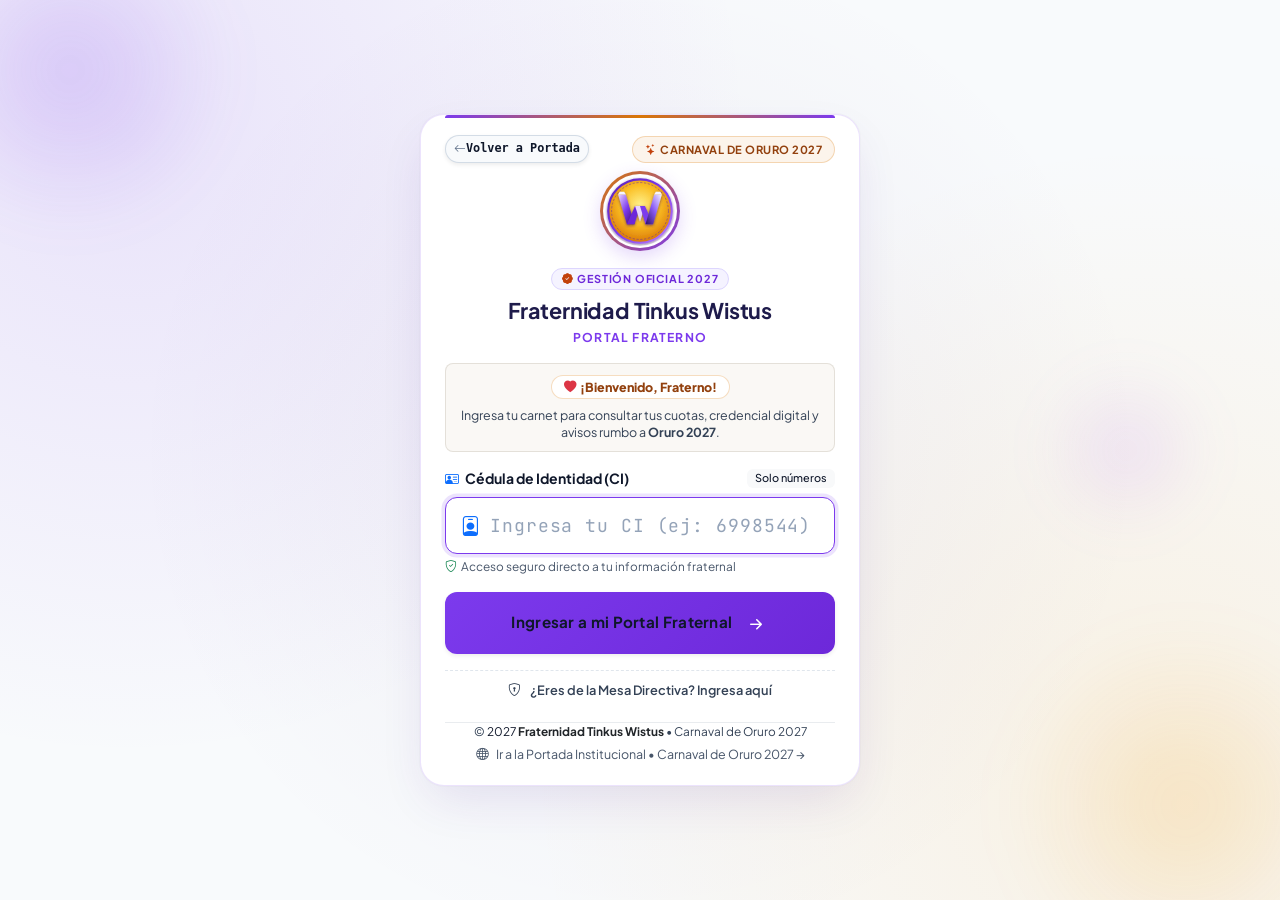
==== commit fb2ecc0c: "feat(ux): rediseño minimalista enfocado en Dual CTA para landing y login sin friccion" ====
--- a/index.html
+++ b/index.html
@@ -36,18 +36,14 @@
         </div>
 
         <div class="login-card-main animate__animated animate__fadeIn">
-            <!-- Retorno a Landing Editorial Carnaval de Oruro 2027 -->
-            <div class="text-center mb-2">
-                <a href="landing.html" class="btn btn-sm btn-outline-light rounded-pill px-3 py-1 d-inline-flex align-items-center gap-2 text-decoration-none shadow-sm" title="Volver a la postulación Carnaval de Oruro 2027">
+            <!-- Retorno a Landing Editorial y Tag Festivo Oruro 2027 -->
+            <div class="login-festive-tag d-flex align-items-center justify-content-between mb-2.5">
+                <a href="landing.html" class="btn btn-sm btn-outline-secondary rounded-pill px-2.5 py-1 d-inline-flex align-items-center gap-1.5 text-decoration-none shadow-sm login-back-pill" title="Volver a la portada institucional">
                     <i class="bi bi-arrow-left"></i>
-                    <span>&larr; Carnaval de Oruro 2027</span>
+                    <span>Volver a Portada</span>
                 </a>
-            </div>
-
-            <!-- Indicador Festivo Oruro 2027 -->
-            <div class="login-festive-tag mb-2">
                 <span class="badge-oruro-carnaval">
-                    <i class="bi bi-stars text-warning me-1"></i> Carnaval de Oruro 2027 &bull; Obra Maestra
+                    <i class="bi bi-stars text-warning me-1"></i> Carnaval de Oruro 2027
                 </span>
             </div>
 
@@ -56,7 +52,7 @@
                 <div class="login-logo-halo">
                     <img src="assets/img/wistus-badge.svg" alt="Insignia Wistus" class="login-logo" data-mb="escudo">
                 </div>
-                <div>
+                <div class="mt-1">
                     <span class="login-edition-badge">
                         <i class="bi bi-patch-check-fill text-warning me-1"></i> GESTIÓN OFICIAL 2027
                     </span>
@@ -66,57 +62,52 @@
             <div class="text-center mb-3">
                 <h4 class="fw-bold text-dark mb-1 login-portal-title" data-mb="name">Fraternidad Tinkus Wistus</h4>
                 <div class="login-portal-subtitle" data-mb="motto">
-                    Los mejores Tinkus del país
-                </div>
-                <div class="login-portal-label text-muted small mt-1">
-                    Portal de Fraternos &bull; Padrón Carnaval 2027
+                    Portal Fraterno
                 </div>
             </div>
 
             <div class="tab-content" id="pills-tabContent">
-                <!-- Pestaña Principal: Acceso Fraterno (Por CI) - Ambiente Cálido y Ameno -->
+                <!-- Pestaña Principal: Acceso Fraterno (Por CI) - Minimalista y Directo -->
                 <div class="tab-pane fade show active" id="tab-fraterno" role="tabpanel" aria-labelledby="tab-fraterno-btn">
                     <!-- Banner de Bienvenida Ameno y Fraternal -->
-                    <div class="login-fraterno-welcome mb-3 p-3 rounded-4">
-                        <div class="d-flex align-items-center justify-content-center gap-2 mb-1">
-                            <span class="fraterno-welcome-badge">
-                                <i class="bi bi-heart-fill text-danger me-1"></i> ¡Bienvenido, Fraterno!
-                            </span>
-                        </div>
-                        <p class="text-secondary small mb-0 text-center lh-sm">
+                    <div class="login-fraterno-welcome mb-3 p-2.5 rounded-3 text-center">
+                        <span class="fraterno-welcome-badge mb-1">
+                            <i class="bi bi-heart-fill text-danger me-1"></i> ¡Bienvenido, Fraterno!
+                        </span>
+                        <p class="login-welcome-text text-secondary small mb-0 mt-1">
                             Ingresa tu carnet para consultar tus cuotas, credencial digital y avisos rumbo a <strong>Oruro 2027</strong>.
                         </p>
                     </div>
 
                     <form id="formLoginFraterno">
                         <div class="text-start mb-3">
-                            <label for="inputCI" class="form-label small fw-bold text-secondary mb-1 d-flex align-items-center justify-content-between">
+                            <label for="inputCI" class="form-label small fw-bold text-secondary mb-1.5 d-flex align-items-center justify-content-between">
                                 <span><i class="bi bi-person-vcard text-primary me-1"></i> Cédula de Identidad (CI)</span>
-                                <span class="badge bg-light text-muted border fw-normal py-1 px-2" style="font-size: 0.68rem;">Solo números</span>
+                                <span class="badge bg-light text-muted border-0 fw-medium px-2 py-0.5" style="font-size: 0.68rem;">Solo números</span>
                             </label>
-                            <div class="input-wrapper-portal">
-                                <i class="bi bi-person-badge text-primary"></i>
-                                <input type="text" class="form-control-portal font-mono" id="inputCI" name="ci" placeholder="Ingresa tu CI (ej: 6998544)" inputmode="numeric" required autocomplete="off" autofocus>
+                            <div class="input-wrapper-portal input-wrapper-ci">
+                                <i class="bi bi-person-badge text-primary fs-5"></i>
+                                <input type="text" class="form-control-portal font-mono" id="inputCI" name="ci" placeholder="Ingresa tu CI (ej: 6998544)" inputmode="numeric" pattern="[0-9]*" required autocomplete="off" autofocus>
                                 <button type="button" class="btn-clear-input d-none" id="btnClearCI" title="Borrar número de CI" aria-label="Limpiar campo">
                                     <i class="bi bi-x-circle-fill"></i>
                                 </button>
                             </div>
-                            <div class="form-text text-muted small mt-1 d-flex align-items-center gap-1">
+                            <div class="form-text text-muted small mt-1.5 d-flex align-items-center gap-1" style="font-size: 0.74rem;">
                                 <i class="bi bi-shield-check text-success"></i> Acceso seguro directo a tu información fraternal
                             </div>
                         </div>
 
                         <div id="alertFraternoLogin" class="alert alert-danger d-none border-0 py-2 px-3 rounded-3 mb-3 small" role="alert"></div>
 
-                        <button type="submit" class="btn btn-portal-primary btn-login-submit mb-3 shadow-sm">
+                        <button type="submit" class="btn btn-portal-primary btn-login-submit w-100 mb-3 shadow-sm">
                             <span>Ingresar a mi Portal Fraternal</span>
-                            <i class="bi bi-arrow-right-short ms-1 fs-5"></i>
+                            <i class="bi bi-arrow-right-short ms-1 fs-4"></i>
                         </button>
                     </form>
 
                     <!-- Enlace discreto y sutil: Ingreso a Mesa Directiva -->
                     <div class="login-directiva-discreet text-center pt-1">
-                        <button type="button" class="btn-link-discrete" id="tab-control-btn" aria-expanded="false" title="Acceso exclusivo para miembros de la Mesa Directiva">
+                        <button type="button" class="btn-link-discrete" id="tab-control-btn" aria-expanded="false" aria-controls="tab-control" title="Acceso exclusivo para miembros de la Mesa Directiva">
                             <i class="bi bi-shield-lock me-1"></i> ¿Eres de la Mesa Directiva? Ingresa aquí
                         </button>
                     </div>
@@ -124,13 +115,11 @@
 
                 <!-- Pestaña Secundaria: Control / Mesa Directiva (Menos vistoso, accesible vía link discreto) -->
                 <div class="tab-pane fade" id="tab-control" role="tabpanel" aria-labelledby="tab-control-btn">
-                    <div class="login-directiva-header mb-3 p-3 rounded-4">
-                        <div class="d-flex align-items-center justify-content-center gap-2 mb-1">
-                            <span class="directiva-welcome-badge">
-                                <i class="bi bi-shield-lock-fill text-primary me-1"></i> Control & Mesa Directiva
-                            </span>
-                        </div>
-                        <p class="text-secondary small mb-0 text-center lh-sm">
+                    <div class="login-directiva-header mb-3 p-2.5 rounded-3 text-center">
+                        <span class="directiva-welcome-badge mb-1">
+                            <i class="bi bi-shield-lock-fill text-primary me-1"></i> Control & Mesa Directiva
+                        </span>
+                        <p class="text-secondary small mb-0 mt-1" style="font-size: 0.78rem;">
                             Acceso administrativo para supervisión, validación de cuotas y padrón oficial.
                         </p>
                     </div>
@@ -161,7 +150,7 @@
 
                         <div id="alertControlLogin" class="alert alert-danger d-none border-0 py-2 px-3 rounded-3 mb-3 small" role="alert"></div>
 
-                        <button type="submit" class="btn btn-portal-primary btn-login-submit mb-3">
+                        <button type="submit" class="btn btn-portal-primary btn-login-submit w-100 mb-3 shadow-sm">
                             <span>Acceder al Panel de Control</span>
                             <i class="bi bi-shield-check ms-1 fs-5"></i>
                         </button>
@@ -169,7 +158,7 @@
 
                     <!-- Enlace discreto para volver al acceso principal de fraternos -->
                     <div class="login-directiva-discreet text-center pt-1">
-                        <button type="button" class="btn-link-discrete btn-link-return" id="tab-fraterno-btn" aria-expanded="true" title="Volver al acceso de fraternos">
+                        <button type="button" class="btn-link-discrete btn-link-return" id="tab-fraterno-btn" aria-expanded="true" aria-controls="tab-fraterno" title="Volver al acceso de fraternos">
                             <i class="bi bi-arrow-left me-1"></i> Volver al Acceso Fraterno (Por CI)
                         </button>
                     </div>
@@ -177,16 +166,12 @@
             </div>
 
             <!-- Pie de tarjeta con sello de seguridad y derechos de autor -->
-            <div class="login-footer text-center mt-3 pt-2 border-top">
-                <div class="d-flex align-items-center justify-content-center gap-2 mb-2 text-muted small">
-                    <i class="bi bi-patch-check-fill text-warning"></i>
-                    <span class="fw-semibold">Padrón Biométrico &bull; Carnaval de Oruro 2027</span>
-                </div>
-                <div class="text-secondary small">
+            <div class="login-footer text-center mt-3 pt-2.5 border-top border-light-subtle">
+                <div class="text-secondary small" style="font-size: 0.74rem;">
                     &copy; <span data-mb="year">2027</span> <strong class="text-dark" data-mb="name">Fraternidad Tinkus Wistus</strong> &bull; Carnaval de Oruro 2027
                 </div>
-                <div class="mt-2">
-                    <a href="landing.html" class="text-decoration-none text-muted small hover-brand" title="Ir a la portada institucional y postulación Carnaval de Oruro 2027">
+                <div class="mt-1.5">
+                    <a href="landing.html" class="text-decoration-none text-muted small hover-brand d-inline-flex align-items-center gap-1" style="font-size: 0.78rem;" title="Ir a la portada institucional y postulación Carnaval de Oruro 2027">
                         <i class="bi bi-globe me-1"></i> Ir a la Portada Institucional &bull; Carnaval de Oruro 2027 &rarr;
                     </a>
                 </div>
@@ -398,7 +383,7 @@
             <div>
                 <h3 class="fw-bold text-white mb-1" id="dashMemberGreeting">¡Hola, Fraterno!</h3>
                 <div class="text-secondary small">
-                    <span class="text-brand fw-semibold" id="dashMemberBloque">Bloque</span> &bull; 
+                    <span class="text-white-50 fw-semibold" id="dashMemberFilial">Filial</span> &bull; 
                     <span id="dashMemberRol">Fraterno Titular</span> &bull; 
                     <span class="font-mono member-val-ci">CI: ---</span>
                 </div>
@@ -618,7 +603,7 @@
                         <img src="assets/img/wistus-badge.svg" width="34" height="34" alt="Insignia" id="credEscudo" class="rounded-circle border border-light">
                         <div>
                             <div class="fw-bold text-dark small" id="credFratName">Tinkus Wistus</div>
-                            <div class="text-secondary" style="font-size: 0.7rem;" id="credFratDanza">Tinkus</div>
+                            <div class="text-secondary" style="font-size: 0.7rem;" id="credFratDanza">Padrón Oficial &bull; Carnaval de Oruro 2027</div>
                         </div>
                     </div>
                     <div class="text-end d-flex align-items-center gap-1">
@@ -639,7 +624,7 @@
                         <h4 class="fw-bold text-dark mb-1 text-break" id="credNombre">Juan Pablo Quispe</h4>
                         <div class="text-brand font-mono fw-bold fs-6 mb-1" id="credCI">CI: 4839201 LP</div>
                         <div class="d-flex flex-wrap gap-1" id="credDistincionDetails">
-                            <span class="badge bg-brand-subtle text-brand border border-subtle" id="credBloqueBadge">Bloque Machas Wistus</span>
+                            <span class="badge pvc-filial-badge border border-subtle" id="credFilialBadge"><i class="bi bi-geo-alt-fill text-danger me-1"></i>Filial Matriz (La Paz)</span>
                             <span class="badge badge-socavon-gold" id="credDistincionBadge"><i class="bi bi-star-fill text-warning me-1"></i>Fraterno Titular</span>
                         </div>
                     </div>
@@ -719,8 +704,8 @@
                             <span class="fw-bold text-brand font-mono" id="profileInfoCI">---</span>
                         </div>
                         <div class="d-flex justify-content-between align-items-center mb-2">
-                            <span class="text-secondary small">Bloque:</span>
-                            <span class="badge bg-brand-subtle text-brand fw-semibold" id="profileInfoBloque">---</span>
+                            <span class="text-secondary small">Filial:</span>
+                            <span class="badge bg-surface-2 text-dark border border-subtle fw-semibold" id="profileInfoFilial">---</span>
                         </div>
                         <div class="d-flex justify-content-between align-items-center mb-2">
                             <span class="text-secondary small">Rol Fraternal:</span>
@@ -860,12 +845,37 @@
                                 </select>
                             </div>
                             <div class="col-md-4">
-                                <label class="form-label small fw-semibold">Bloque Oficial</label>
-                                <input type="text" class="form-control form-control-portal bg-surface-2 text-muted" id="inputProfileBloqueNombre" readonly>
+                                <label for="selectProfileFilial" class="form-label small fw-semibold">Filial Oficial <span class="text-danger">*</span></label>
+                                <select class="form-select form-select-portal" id="selectProfileFilial" name="filial_id" onchange="window.PortalApp.calculateLiveProfileCompletion()">
+                                    <option value="matriz_lp">Matriz (La Paz)</option>
+                                    <option value="cochabamba">Cochabamba</option>
+                                    <option value="santa_cruz">Santa Cruz</option>
+                                    <option value="peru">Perú</option>
+                                    <option value="chile">Chile</option>
+                                    <option value="europa">Europa</option>
+                                    <option value="estados_unidos">Estados Unidos</option>
+                                </select>
+                                <input type="hidden" id="inputProfileFilialNombre">
                             </div>
                             <div class="col-md-4">
                                 <label class="form-label small fw-semibold">Rol Fraternal</label>
                                 <input type="text" class="form-control form-control-portal bg-surface-2 text-muted" id="inputProfileRolNombre" readonly>
+                            </div>
+                            <div class="col-12 mt-2">
+                                <div class="p-3 bg-surface-2 rounded-3 border border-subtle d-flex align-items-center justify-content-between flex-wrap gap-2" id="boxProfileFilialControlled">
+                                    <div class="d-flex align-items-center gap-2">
+                                        <i class="bi bi-shield-check text-brand fs-5"></i>
+                                        <div>
+                                            <div class="small fw-semibold text-dark">Asignación Oficial de Filial</div>
+                                            <div class="text-secondary small" id="profileFilialStatusHelp" style="font-size: 0.8rem;">
+                                                Selecciona y confirma tu Filial oficial en tu perfil. Para cambios posteriores a la asignación confirmada, debes solicitar aprobación a la Mesa Directiva.
+                                            </div>
+                                        </div>
+                                    </div>
+                                    <button type="button" class="btn btn-outline-brand btn-sm" id="btnRequestTransferDirectiva" onclick="window.PortalApp.solicitarCambioFilial()">
+                                        <i class="bi bi-chat-left-dots me-1"></i> Solicitar traslado de Filial
+                                    </button>
+                                </div>
                             </div>
                         </div>
 
@@ -1142,7 +1152,7 @@
                                 <div>
                                     <h5 class="fw-bold text-dark mb-1 text-break" id="scanResNombre">Nombre Fraterno</h5>
                                     <div class="text-brand fw-bold font-mono small" id="scanResCI">CI: ---</div>
-                                    <div class="small text-secondary fw-semibold" id="scanResBloque">Bloque</div>
+                                    <div class="small text-secondary fw-semibold" id="scanResFilial">Filial</div>
                                 </div>
                             </div>
 
@@ -1176,10 +1186,10 @@
 
             <!-- PESTAÑA 2: TABLERO DE GESTIÓN & PASE DE LISTA MANUAL -->
             <div class="tab-pane fade" id="tab-manual" role="tabpanel">
-                <!-- Avance por Bloque -->
+                <!-- Avance por Filial -->
                 <div class="card bg-surface-1 border border-subtle rounded-4 p-3 mb-3 shadow-sm">
                     <h6 class="fw-bold text-dark text-uppercase small letter-spacing-1 mb-3">
-                        <i class="bi bi-bar-chart-fill text-brand me-2"></i>Asistencia por Bloques de Tinkus Wistus
+                        <i class="bi bi-bar-chart-fill text-brand me-2"></i>Asistencia por Filiales de Tinkus Wistus
                     </h6>
                     <div id="controlBlockAttendanceBars"></div>
                 </div>
@@ -1194,14 +1204,15 @@
                             </div>
                         </div>
                         <div class="col-md-3">
-                            <select class="form-select form-select-sm bg-surface-2 text-dark border-subtle rounded-3" onchange="window.Asistencias.selectedBlockFilter = this.value; window.Asistencias.renderManualPassList();">
-                                <option value="all">-- Todos los Bloques --</option>
-                                <option value="machas">Bloque Machas Wistus</option>
-                                <option value="imillas">Bloque Imillas Wistus</option>
-                                <option value="mayores">Bloque Tinkus Wistus Mayores</option>
-                                <option value="choclos">Bloque Choclos</option>
-                                <option value="wanllis">Bloque Semillero Wanllis</option>
-                                <option value="directiva">Directiva y Pasantes</option>
+                            <select id="controlManualFilterFilial" class="form-select form-select-sm bg-surface-2 text-dark border-subtle rounded-3" onchange="window.Asistencias.selectedBlockFilter = this.value; window.Asistencias.selectedFilialFilter = this.value; window.Asistencias.renderManualPassList();">
+                                <option value="all">-- Todas las Filiales --</option>
+                                <option value="matriz_lp">Matriz (La Paz)</option>
+                                <option value="cochabamba">Cochabamba</option>
+                                <option value="santa_cruz">Santa Cruz</option>
+                                <option value="peru">Perú</option>
+                                <option value="chile">Chile</option>
+                                <option value="europa">Europa</option>
+                                <option value="estados_unidos">Estados Unidos</option>
                             </select>
                         </div>
                         <div class="col-md-3">
@@ -1241,7 +1252,7 @@
                             <thead>
                                 <tr>
                                     <th>Fraterno</th>
-                                    <th>Bloque & Rol</th>
+                                    <th>Filial Oficial</th>
                                     <th>Estado Asistencia</th>
                                     <th class="text-end">Marcaje Rápido Directiva</th>
                                 </tr>
@@ -1259,7 +1270,7 @@
         <div class="d-flex justify-content-between align-items-center flex-wrap gap-3 mb-4">
             <div>
                 <h4 class="fw-bold text-white mb-1"><i class="bi bi-wallet2 text-brand me-2"></i>Libro Mayor de Cuotas & Conciliación</h4>
-                <p class="text-secondary small mb-0">Control de ingresos, verificación de transferencias, saldos por bloque y emisión de recibos oficiales.</p>
+                <p class="text-secondary small mb-0">Control de ingresos, verificación de transferencias, saldos por filial y emisión de recibos oficiales.</p>
             </div>
             <div class="d-flex gap-2 flex-wrap">
                 <button class="btn btn-brand-subtle rounded-3" onclick="window.Pagos.exportPaymentsCSV()">
@@ -1318,12 +1329,12 @@
             </div>
         </div>
 
-        <!-- Resumen de Recaudación por Bloque -->
+        <!-- Resumen de Recaudación por Filial Oficial -->
         <div class="card bg-surface-1 border border-subtle rounded-4 p-3 mb-4 shadow-sm">
             <h6 class="fw-bold text-dark text-uppercase small letter-spacing-1 mb-2">
-                <i class="bi bi-bar-chart-fill text-brand me-1"></i> Estado de Recaudación por Bloque / Tropa
+                <i class="bi bi-bar-chart-fill text-brand me-1"></i> Estado de Recaudación por Filial Oficial
             </h6>
-            <div class="row g-2" id="controlFinBloquesContainer"></div>
+            <div class="row g-2" id="controlFinFilialesContainer"></div>
         </div>
 
         <!-- Nav Pills Pestañas Directiva -->
@@ -1359,14 +1370,15 @@
                                 </div>
                             </div>
                             <div class="col-md-2">
-                                <select id="ctrlPaymentsFilterBloque" class="form-select bg-surface-1 text-dark border-subtle rounded-3 small" onchange="window.Pagos.controlPaymentsFilter.bloque = this.value; window.Pagos.renderControlPaymentsTable();">
-                                    <option value="all">-- Todos los Bloques --</option>
-                                    <option value="machas">Bloque Machas</option>
-                                    <option value="imillas">Bloque Imillas</option>
-                                    <option value="mayores">Bloque Mayores</option>
-                                    <option value="choclos">Bloque Choclos</option>
-                                    <option value="wanllis">Bloque Wanllis</option>
-                                    <option value="directiva">Directiva</option>
+                                <select id="ctrlPaymentsFilterFilial" class="form-select bg-surface-1 text-dark border-subtle rounded-3 small" onchange="window.Pagos.controlPaymentsFilter.filial = this.value; window.Pagos.renderControlPaymentsTable();">
+                                    <option value="all">-- Todas las Filiales --</option>
+                                    <option value="matriz_lp">Matriz (La Paz)</option>
+                                    <option value="cochabamba">Cochabamba</option>
+                                    <option value="santa_cruz">Santa Cruz</option>
+                                    <option value="peru">Perú</option>
+                                    <option value="chile">Chile</option>
+                                    <option value="europa">Europa</option>
+                                    <option value="estados_unidos">Estados Unidos</option>
                                 </select>
                             </div>
                             <div class="col-md-3">
@@ -1426,7 +1438,7 @@
                             <thead>
                                 <tr>
                                     <th>Fraterno / CI</th>
-                                    <th>Bloque</th>
+                                    <th>Filial</th>
                                     <th>Concepto de Cuota</th>
                                     <th>Monto Reportado</th>
                                     <th>Fecha Envío</th>
@@ -1483,6 +1495,9 @@
                 <p class="text-secondary small mb-0">Directorio oficial de fraternos registrados para el Carnaval de Oruro 2027.</p>
             </div>
             <div class="d-flex gap-2 flex-wrap">
+                <button class="btn btn-outline-danger rounded-3" id="btnOpenBaseEliminados" onclick="window.Miembros.openEliminadosModal()" title="Ver y gestionar Base de Fraternos Eliminados">
+                    <i class="bi bi-person-x me-1"></i> Base de Eliminados <span class="badge bg-danger text-white ms-1" id="badgeCountEliminados">0</span>
+                </button>
                 <button class="btn btn-outline-brand rounded-3" style="width: auto;" onclick="window.Miembros.seedSampleFraternos(10)" title="Generar 10 fraternos adicionales de prueba">
                     <i class="bi bi-magic me-1"></i> +10 Demo
                 </button>
@@ -1495,24 +1510,55 @@
             </div>
         </div>
 
+        <!-- Métricas y Tarjetas de Distribución por Filial Oficial -->
+        <div class="row g-3 mb-4" id="padronDistributionCards">
+            <div class="col-12">
+                <div class="card bg-surface-1 border border-subtle rounded-4 p-4 shadow-sm">
+                    <div class="d-flex justify-content-between align-items-center mb-3">
+                        <div>
+                            <span class="text-secondary small text-uppercase fw-semibold d-block">
+                                <i class="bi bi-globe-americas text-brand me-1"></i> Red de Filiales Oficiales de Tinkus Wistus
+                            </span>
+                            <h5 class="fw-bold text-dark mb-0">Distribución Oficial del Padrón por Filiales (7 Sedes)</h5>
+                        </div>
+                        <span class="badge bg-brand text-dark px-3 py-2 rounded-pill fw-bold" id="distFilialesCountBadge">7 Filiales Oficiales</span>
+                    </div>
+                    <div class="d-flex flex-wrap gap-2 pt-1" id="distFilialesBadgesContainer">
+                        <!-- Generado dinámicamente con badges por cada filial -->
+                    </div>
+                </div>
+            </div>
+        </div>
+
         <!-- Filtros y Contadores de Padrón -->
         <div class="card bg-surface-1 border border-subtle rounded-4 p-3 mb-4">
             <div class="row g-2 align-items-center">
-                <div class="col-md-6">
+                <div class="col-md-4">
                     <div class="input-wrapper-portal py-1 px-3">
                         <i class="bi bi-search text-brand"></i>
-                        <input type="text" id="searchDirectoryMember" class="form-control-portal py-1 small" placeholder="Buscar por CI, nombre o bloque..." oninput="window.Miembros.renderControlDirectory()">
-                    </div>
-                </div>
-                <div class="col-md-4">
-                    <select class="form-select bg-surface-2 text-white border-subtle rounded-3" onchange="window.Miembros.selectedBlock = this.value; window.Miembros.renderControlDirectory();">
-                        <option value="all">-- Todos los Bloques --</option>
-                        <option value="machas">Bloque Machas Wistus</option>
-                        <option value="imillas">Bloque Imillas Wistus</option>
-                        <option value="mayores">Bloque Tinkus Wistus Mayores</option>
-                        <option value="choclos">Bloque Choclos</option>
-                        <option value="wanllis">Bloque Semillero Wanllis</option>
-                        <option value="directiva">Directiva</option>
+                        <input type="text" id="searchDirectoryMember" class="form-control-portal py-1 small" placeholder="Buscar por CI, nombre, filial o rol..." oninput="window.Miembros.renderControlDirectory()">
+                    </div>
+                </div>
+                <div class="col-md-3">
+                    <select id="filterDirectoryFilial" class="form-select bg-surface-2 text-dark border-subtle rounded-3" onchange="window.Miembros.selectedFilial = this.value; window.Miembros.renderControlDirectory();">
+                        <option value="all">-- Todas las Filiales --</option>
+                        <option value="matriz_lp">Matriz (La Paz)</option>
+                        <option value="cochabamba">Cochabamba</option>
+                        <option value="santa_cruz">Santa Cruz</option>
+                        <option value="peru">Perú</option>
+                        <option value="chile">Chile</option>
+                        <option value="europa">Europa</option>
+                        <option value="estados_unidos">Estados Unidos</option>
+                    </select>
+                </div>
+                <div class="col-md-3">
+                    <select id="filterDirectoryRol" class="form-select bg-surface-2 text-dark border-subtle rounded-3" onchange="window.Miembros.selectedRol = this.value; window.Miembros.renderControlDirectory();">
+                        <option value="all">-- Todos los Roles --</option>
+                        <option value="Fraterno Titular">Fraterno Titular</option>
+                        <option value="Fraterno Aspirante">Fraterno Aspirante</option>
+                        <option value="Guía de Fila">Guía de Fila</option>
+                        <option value="Fundador Honorario">Fundador Honorario</option>
+                        <option value="Directiva">Directiva</option>
                     </select>
                 </div>
                 <div class="col-md-2 text-end">
@@ -1531,7 +1577,8 @@
                         <tr>
                             <th>Fraterno</th>
                             <th>CI</th>
-                            <th>Bloque & Rol</th>
+                            <th>Filial</th>
+                            <th>Rol</th>
                             <th>% Asistencia</th>
                             <th class="text-end">Acciones</th>
                         </tr>
@@ -1638,7 +1685,7 @@
                         </div>
                     </div>
 
-                    <!-- Datos del Fraterno y Bloque -->
+                    <!-- Datos del Fraterno y Filial Oficial -->
                     <div class="row g-3 p-3 bg-surface-2 rounded-3 border border-subtle mb-3">
                         <div class="col-md-6">
                             <span class="text-secondary small d-block">Fraterno / Titular:</span>
@@ -1649,8 +1696,8 @@
                             <span class="font-mono text-brand fw-bold" id="reciboFraternoCI">---</span>
                         </div>
                         <div class="col-md-3">
-                            <span class="text-secondary small d-block">Bloque / Tropa:</span>
-                            <span class="badge bg-surface-1 text-dark border border-subtle" id="reciboBloque">---</span>
+                            <span class="text-secondary small d-block">Filial Oficial:</span>
+                            <span class="badge bg-surface-1 text-dark border border-subtle" id="reciboFilial">---</span>
                         </div>
                     </div>
 
@@ -1871,27 +1918,32 @@
                             <label class="form-label small text-secondary">Apellidos:</label>
                             <input type="text" id="newMemberApellidos" class="form-control bg-surface-2 text-dark border-subtle rounded-3" required>
                         </div>
-                        <div class="col-md-5">
-                            <label class="form-label small text-secondary">Bloque / Tropa:</label>
-                            <select id="newMemberBloque" class="form-select bg-surface-2 text-dark border-subtle rounded-3">
-                                <option value="machas">Bloque Machas Wistus</option>
-                                <option value="imillas">Bloque Imillas Wistus</option>
-                                <option value="mayores">Bloque Tinkus Wistus Mayores</option>
-                                <option value="choclos">Bloque Choclos</option>
-                                <option value="wanllis">Bloque Semillero Wanllis</option>
-                                <option value="directiva">Directiva</option>
+                        <div class="col-md-6">
+                            <label class="form-label small text-secondary">Filial Oficial:</label>
+                            <select id="newMemberFilial" class="form-select bg-surface-2 text-dark border-subtle rounded-3">
+                                <option value="matriz_lp">Matriz (La Paz)</option>
+                                <option value="cochabamba">Cochabamba</option>
+                                <option value="santa_cruz">Santa Cruz</option>
+                                <option value="peru">Perú</option>
+                                <option value="chile">Chile</option>
+                                <option value="europa">Europa</option>
+                                <option value="estados_unidos">Estados Unidos</option>
                             </select>
                         </div>
-                        <div class="col-md-4">
+                        <div class="col-md-6">
                             <label class="form-label small text-secondary">Rol Fraternal:</label>
                             <select id="newMemberRol" class="form-select bg-surface-2 text-dark border-subtle rounded-3">
                                 <option value="Fraterno Titular">Fraterno Titular</option>
+                                <option value="Fraterna Titular">Fraterna Titular</option>
                                 <option value="Fraterno Aspirante">Fraterno Aspirante</option>
+                                <option value="Guía General">Guía General</option>
                                 <option value="Guía de Fila">Guía de Fila</option>
+                                <option value="Fraterno Guía">Fraterno Guía</option>
                                 <option value="Fundador Honorario">Fundador Honorario</option>
+                                <option value="Directiva">Directiva</option>
                             </select>
                         </div>
-                        <div class="col-md-3">
+                        <div class="col-md-6">
                             <label class="form-label small text-secondary">Antigüedad (Años):</label>
                             <input type="number" id="newMemberAntiguedad" class="form-control bg-surface-2 text-dark border-subtle rounded-3" value="1" min="1" max="50">
                         </div>
@@ -1916,18 +1968,28 @@
                     <button type="button" class="btn-close" data-bs-dismiss="modal" aria-label="Close"></button>
                 </div>
                 <div class="modal-body p-4">
-                    <div class="d-flex align-items-center gap-3 mb-4">
-                        <img src="assets/img/avatar-default.svg" id="kardexFoto" width="65" height="65" class="rounded-3 border border-secondary" alt="Avatar">
-                        <div>
-                            <h5 class="fw-bold text-dark mb-1" id="kardexNombre">Nombre</h5>
-                            <div class="text-brand font-mono fw-semibold small" id="kardexCI">CI: ---</div>
-                            <div class="text-secondary small">
-                                <span id="kardexBloque">Bloque</span> &bull; <span id="kardexRol">Rol</span> &bull; <span id="kardexAntiguedad">Antigüedad</span> &bull; <span id="kardexTelefono">Tel</span>
-                            </div>
-                        </div>
-                    </div>
-
-                    <div class="row g-3">
+                    <div class="d-flex align-items-center justify-content-between flex-wrap gap-2 mb-4">
+                        <div class="d-flex align-items-center gap-3">
+                            <img src="assets/img/avatar-default.svg" id="kardexFoto" width="65" height="65" class="rounded-3 border border-secondary" alt="Avatar">
+                            <div>
+                                <h5 class="fw-bold text-dark mb-1" id="kardexNombre">Nombre</h5>
+                                <div class="text-brand font-mono fw-semibold small" id="kardexCI">CI: ---</div>
+                                <div class="text-secondary small">
+                                    <span id="kardexFilial" class="text-brand fw-semibold">Filial</span> &bull; <span id="kardexRol">Rol</span> &bull; <span id="kardexAntiguedad">Antigüedad</span> &bull; <span id="kardexTelefono">Tel</span>
+                                </div>
+                            </div>
+                        </div>
+                        <div class="d-flex gap-2">
+                            <button type="button" class="btn btn-outline-warning text-dark btn-sm rounded-3" onclick="window.Miembros.openEditFromKardex()" title="Editar todos los datos del fraterno">
+                                <i class="bi bi-pencil-square me-1"></i> Editar Fraterno
+                            </button>
+                            <button type="button" class="btn btn-outline-danger btn-sm rounded-3" onclick="window.Miembros.promptDeleteFromKardex()" title="Pasar a Base de Eliminados">
+                                <i class="bi bi-trash3 me-1"></i> Dar de Baja
+                            </button>
+                        </div>
+                    </div>
+
+                    <div class="row g-3 mb-3">
                         <div class="col-md-6">
                             <h6 class="fw-bold text-brand small text-uppercase mb-2"><i class="bi bi-calendar-check me-1"></i> Historial de Asistencias</h6>
                             <div class="p-3 bg-surface-2 rounded-3 border border-subtle" id="kardexAsistenciasList" style="max-height: 240px; overflow-y: auto;"></div>
@@ -1937,6 +1999,290 @@
                             <div class="p-3 bg-surface-2 rounded-3 border border-subtle" id="kardexPagosList" style="max-height: 240px; overflow-y: auto;"></div>
                         </div>
                     </div>
+
+                    <!-- Panel de Gestión y Reasignación de Filial (Directiva) -->
+                    <div class="p-3 bg-surface-2 rounded-3 border border-subtle">
+                        <div class="d-flex justify-content-between align-items-center mb-2">
+                            <h6 class="fw-bold text-dark small text-uppercase mb-0">
+                                <i class="bi bi-gear-fill text-brand me-1"></i> Gestión de Filial Oficial (Directiva)
+                            </h6>
+                            <span class="badge bg-brand-subtle text-brand small">Edición Oficial</span>
+                        </div>
+                        <p class="text-secondary small mb-3" style="font-size: 0.8rem;">
+                            Como administrador de la Directiva, puedes reasignar o actualizar la Filial oficial de este fraterno.
+                        </p>
+                        <div class="row g-2 align-items-end">
+                            <div class="col-md-9">
+                                <label class="form-label small text-secondary fw-semibold">Filial Oficial:</label>
+                                <select id="kardexEditFilial" class="form-select form-select-sm bg-surface-1 text-dark border-subtle rounded-3">
+                                    <option value="matriz_lp">Matriz (La Paz)</option>
+                                    <option value="cochabamba">Cochabamba</option>
+                                    <option value="santa_cruz">Santa Cruz</option>
+                                    <option value="peru">Perú</option>
+                                    <option value="chile">Chile</option>
+                                    <option value="europa">Europa</option>
+                                    <option value="estados_unidos">Estados Unidos</option>
+                                </select>
+                            </div>
+                            <div class="col-md-3">
+                                <button type="button" class="btn btn-portal-primary btn-sm w-100 rounded-3" onclick="window.Miembros.submitReassignFilial()">
+                                    <i class="bi bi-check2"></i> Guardar
+                                </button>
+                            </div>
+                        </div>
+                    </div>
+                </div>
+            </div>
+        </div>
+    </div>
+
+    <!-- MODAL 7B: EDICIÓN INTEGRAL DE FRATERNO (ROL MESA DIRECTIVA) -->
+    <div class="modal fade" id="modalEditMember" tabindex="-1" aria-hidden="true">
+        <div class="modal-dialog modal-dialog-centered modal-lg">
+            <div class="modal-content bg-surface-1 border border-subtle rounded-4 text-dark shadow-lg">
+                <div class="modal-header border-subtle bg-surface-2">
+                    <h5 class="modal-title fw-bold text-dark">
+                        <i class="bi bi-person-gear text-brand me-2"></i>Edición Integral de Fraterno &bull; Mesa Directiva
+                    </h5>
+                    <button type="button" class="btn-close" data-bs-dismiss="modal" aria-label="Close"></button>
+                </div>
+                <div class="modal-body p-4">
+                    <p class="text-secondary small mb-3">
+                        Actualice los datos institucionales, personales y de filiación del fraterno. Todos los cambios se guardan con validez oficial para el Carnaval de Oruro 2027.
+                    </p>
+                    <input type="hidden" id="editMemberOriginalCI">
+
+                    <!-- SECCIÓN 1: IDENTIFICACIÓN Y DATOS PERSONALES -->
+                    <h6 class="fw-bold text-brand small text-uppercase mb-2">
+                        <i class="bi bi-person-badge me-1"></i> Identificación y Datos Personales
+                    </h6>
+                    <div class="row g-3 mb-3 p-3 bg-surface-2 rounded-3 border border-subtle">
+                        <div class="col-md-4">
+                            <label class="form-label small text-secondary fw-semibold">Número de CI: <span class="text-danger">*</span></label>
+                            <input type="text" id="editMemberCI" class="form-control bg-surface-1 text-dark border-subtle rounded-3" required>
+                        </div>
+                        <div class="col-md-2">
+                            <label class="form-label small text-secondary fw-semibold">Expedido:</label>
+                            <select id="editMemberExp" class="form-select bg-surface-1 text-dark border-subtle rounded-3">
+                                <option value="LP">LP</option>
+                                <option value="CB">CB</option>
+                                <option value="SC">SC</option>
+                                <option value="OR">OR</option>
+                                <option value="PT">PT</option>
+                                <option value="CH">CH</option>
+                                <option value="TJ">TJ</option>
+                                <option value="BN">BN</option>
+                                <option value="PA">PA</option>
+                            </select>
+                        </div>
+                        <div class="col-md-3">
+                            <label class="form-label small text-secondary fw-semibold">Fecha Nacimiento:</label>
+                            <input type="date" id="editMemberFechaNac" class="form-control bg-surface-1 text-dark border-subtle rounded-3">
+                        </div>
+                        <div class="col-md-3">
+                            <label class="form-label small text-secondary fw-semibold">Talla Traje Oficial:</label>
+                            <select id="editMemberTalla" class="form-select bg-surface-1 text-dark border-subtle rounded-3">
+                                <option value="XS">XS</option>
+                                <option value="S">S</option>
+                                <option value="M">M</option>
+                                <option value="L">L</option>
+                                <option value="XL">XL</option>
+                                <option value="XXL">XXL</option>
+                            </select>
+                        </div>
+                        <div class="col-md-6">
+                            <label class="form-label small text-secondary fw-semibold">Nombres: <span class="text-danger">*</span></label>
+                            <input type="text" id="editMemberNombres" class="form-control bg-surface-1 text-dark border-subtle rounded-3" required>
+                        </div>
+                        <div class="col-md-6">
+                            <label class="form-label small text-secondary fw-semibold">Apellidos: <span class="text-danger">*</span></label>
+                            <input type="text" id="editMemberApellidos" class="form-control bg-surface-1 text-dark border-subtle rounded-3" required>
+                        </div>
+                        <div class="col-md-12">
+                            <label class="form-label small text-secondary fw-semibold">URL de Foto / Avatar:</label>
+                            <input type="text" id="editMemberFoto" class="form-control bg-surface-1 text-dark border-subtle rounded-3" placeholder="assets/img/avatar-default.svg">
+                        </div>
+                    </div>
+
+                    <!-- SECCIÓN 2: CONTACTO Y EMERGENCIA -->
+                    <h6 class="fw-bold text-brand small text-uppercase mb-2">
+                        <i class="bi bi-telephone-fill me-1"></i> Contacto y Emergencia
+                    </h6>
+                    <div class="row g-3 mb-3 p-3 bg-surface-2 rounded-3 border border-subtle">
+                        <div class="col-md-6">
+                            <label class="form-label small text-secondary fw-semibold">Teléfono / WhatsApp:</label>
+                            <input type="text" id="editMemberTelefono" class="form-control bg-surface-1 text-dark border-subtle rounded-3" placeholder="+591 ...">
+                        </div>
+                        <div class="col-md-6">
+                            <label class="form-label small text-secondary fw-semibold">Correo Electrónico:</label>
+                            <input type="email" id="editMemberEmail" class="form-control bg-surface-1 text-dark border-subtle rounded-3" placeholder="nombre@correo.com">
+                        </div>
+                        <div class="col-md-6">
+                            <label class="form-label small text-secondary fw-semibold">Contacto de Emergencia:</label>
+                            <input type="text" id="editMemberContactoEmergencia" class="form-control bg-surface-1 text-dark border-subtle rounded-3" placeholder="Nombre completo y parentesco">
+                        </div>
+                        <div class="col-md-6">
+                            <label class="form-label small text-secondary fw-semibold">Teléfono de Emergencia:</label>
+                            <input type="text" id="editMemberTelefonoEmergencia" class="form-control bg-surface-1 text-dark border-subtle rounded-3" placeholder="+591 ...">
+                        </div>
+                    </div>
+
+                    <!-- SECCIÓN 3: FILIAL OFICIAL, ROL Y ESTADO -->
+                    <h6 class="fw-bold text-brand small text-uppercase mb-2">
+                        <i class="bi bi-shield-check me-1"></i> Filiación y Jerarquía Fraternal
+                    </h6>
+                    <div class="row g-3 mb-3 p-3 bg-surface-2 rounded-3 border border-subtle">
+                        <div class="col-md-6">
+                            <label class="form-label small text-secondary fw-semibold">Filial Oficial:</label>
+                            <select id="editMemberFilial" class="form-select bg-surface-1 text-dark border-subtle rounded-3">
+                                <option value="matriz_lp">Matriz (La Paz)</option>
+                                <option value="cochabamba">Cochabamba</option>
+                                <option value="santa_cruz">Santa Cruz</option>
+                                <option value="peru">Perú</option>
+                                <option value="chile">Chile</option>
+                                <option value="europa">Europa</option>
+                                <option value="estados_unidos">Estados Unidos</option>
+                            </select>
+                        </div>
+                        <div class="col-md-6">
+                            <label class="form-label small text-secondary fw-semibold">Rol Fraternal:</label>
+                            <select id="editMemberRol" class="form-select bg-surface-1 text-dark border-subtle rounded-3">
+                                <option value="Guía General">Guía General</option>
+                                <option value="Guía de Fila">Guía de Fila</option>
+                                <option value="Fraterno Guía">Fraterno Guía</option>
+                                <option value="Fraterno Titular">Fraterno Titular</option>
+                                <option value="Fraterna Titular">Fraterna Titular</option>
+                                <option value="Fraterno Aspirante">Fraterno Aspirante</option>
+                                <option value="Fundador Honorario">Fundador Honorario</option>
+                                <option value="Directiva">Directiva</option>
+                            </select>
+                        </div>
+                        <div class="col-md-6">
+                            <label class="form-label small text-secondary fw-semibold">Antigüedad (Años en Carnaval):</label>
+                            <input type="number" id="editMemberAntiguedad" class="form-control bg-surface-1 text-dark border-subtle rounded-3" min="1" max="50">
+                        </div>
+                        <div class="col-md-6">
+                            <label class="form-label small text-secondary fw-semibold">Estado en el Padrón:</label>
+                            <select id="editMemberEstado" class="form-select bg-surface-1 text-dark border-subtle rounded-3">
+                                <option value="activo">Activo (Habilitado)</option>
+                                <option value="licencia">Con Licencia</option>
+                                <option value="inactivo">Inactivo / En Observación</option>
+                            </select>
+                        </div>
+                    </div>
+
+                    <!-- SECCIÓN 4: ACCIÓN DIRECTIVA - BASE DE ELIMINADOS -->
+                    <div class="p-3 bg-danger-subtle border border-danger border-opacity-25 rounded-3 d-flex justify-content-between align-items-center flex-wrap gap-2">
+                        <div>
+                            <div class="fw-bold text-danger small">
+                                <i class="bi bi-person-x-fill me-1"></i> Pasar a Base de Eliminados
+                            </div>
+                            <div class="text-danger-emphasis small" style="font-size:0.78rem;">
+                                Da de baja al fraterno del padrón activo conservando su historial de asistencias y pagos en la base de auditoría.
+                            </div>
+                        </div>
+                        <button type="button" class="btn btn-outline-danger btn-sm rounded-3" onclick="window.Miembros.promptDeleteMember()">
+                            <i class="bi bi-trash3 me-1"></i> Pasar a Base de Eliminados
+                        </button>
+                    </div>
+                </div>
+                <div class="modal-footer border-subtle">
+                    <button type="button" class="btn btn-brand-subtle rounded-3" data-bs-dismiss="modal">Cancelar</button>
+                    <button type="button" class="btn btn-portal-primary rounded-3 px-4" style="width: auto;" onclick="window.Miembros.submitEditMember()">
+                        <i class="bi bi-check2 me-1"></i> Guardar Cambios Oficiales
+                    </button>
+                </div>
+            </div>
+        </div>
+    </div>
+
+    <!-- MODAL 7C: CONFIRMAR BAJA Y PASAR A BASE DE ELIMINADOS -->
+    <div class="modal fade" id="modalConfirmDeleteMember" tabindex="-1" aria-hidden="true">
+        <div class="modal-dialog modal-dialog-centered">
+            <div class="modal-content bg-surface-1 border border-danger border-opacity-25 rounded-4 text-dark shadow-lg">
+                <div class="modal-header border-subtle bg-danger-subtle py-3 px-4">
+                    <h6 class="modal-title fw-bold text-danger mb-0">
+                        <i class="bi bi-exclamation-triangle-fill me-2"></i>Confirmar Baja de Fraterno
+                    </h6>
+                    <button type="button" class="btn-close" data-bs-dismiss="modal" aria-label="Close"></button>
+                </div>
+                <div class="modal-body p-4">
+                    <p class="text-dark small mb-3">
+                        ¿Está seguro de pasar al siguiente fraterno a la <strong>Base de Eliminados</strong> de la Fraternidad Tinkus Wistus?
+                    </p>
+                    <div class="p-3 bg-surface-2 rounded-3 border border-subtle mb-3">
+                        <div class="fw-bold text-dark fs-6" id="confirmDeleteMemberName">---</div>
+                        <div class="text-brand font-mono small fw-semibold" id="confirmDeleteMemberCI">CI: ---</div>
+                        <div class="text-secondary small mt-1">Filial: <span id="confirmDeleteMemberFilial" class="fw-semibold text-dark">---</span></div>
+                    </div>
+                    <div class="mb-3">
+                        <label class="form-label small text-secondary fw-semibold">Motivo de la Baja / Eliminación:</label>
+                        <input type="text" id="inputDeleteMemberMotivo" class="form-control bg-surface-2 text-dark border-subtle rounded-3" placeholder="Ej: Baja voluntaria, traslado no regularizado, falta grave...">
+                    </div>
+                    <div class="alert alert-warning py-2 px-3 small border-0 mb-0">
+                        <i class="bi bi-info-circle me-1"></i> El registro dejará de figurar en el padrón activo pero podrá ser restaurado en cualquier momento desde la <em>Base de Eliminados</em>.
+                    </div>
+                </div>
+                <div class="modal-footer border-subtle">
+                    <button type="button" class="btn btn-brand-subtle rounded-3" data-bs-dismiss="modal">Cancelar</button>
+                    <button type="button" class="btn btn-danger rounded-3 px-3" style="width: auto;" onclick="window.Miembros.submitDeleteMember()">
+                        <i class="bi bi-person-x me-1"></i> Confirmar y Pasar a Eliminados
+                    </button>
+                </div>
+            </div>
+        </div>
+    </div>
+
+    <!-- MODAL 7D: BASE DE FRATERNOS ELIMINADOS (AUDITORÍA & RESTAURACIÓN) -->
+    <div class="modal fade" id="modalBaseEliminados" tabindex="-1" aria-hidden="true">
+        <div class="modal-dialog modal-dialog-centered modal-xl">
+            <div class="modal-content bg-surface-1 border border-subtle rounded-4 text-dark shadow-lg">
+                <div class="modal-header border-subtle bg-surface-2 py-3 px-4">
+                    <div class="d-flex align-items-center gap-2">
+                        <i class="bi bi-archive-fill text-danger fs-5"></i>
+                        <div>
+                            <h5 class="modal-title fw-bold text-dark mb-0">Base de Fraternos Eliminados &bull; Mesa Directiva</h5>
+                            <span class="text-secondary small">Archivo histórico y auditoría de bajas del Carnaval de Oruro 2027</span>
+                        </div>
+                    </div>
+                    <div class="d-flex align-items-center gap-2">
+                        <span class="badge bg-danger text-white rounded-pill px-3 py-2 fw-bold">
+                            Total Eliminados: <span id="countEliminadosTotal">0</span>
+                        </span>
+                        <button type="button" class="btn-close" data-bs-dismiss="modal" aria-label="Close"></button>
+                    </div>
+                </div>
+                <div class="modal-body p-4">
+                    <div class="row g-2 mb-3 align-items-center">
+                        <div class="col-md-6">
+                            <div class="input-wrapper-portal py-1 px-3">
+                                <i class="bi bi-search text-brand"></i>
+                                <input type="text" id="searchEliminadosInput" class="form-control-portal py-1 small" placeholder="Buscar eliminados por CI, nombre o motivo..." oninput="window.Miembros.renderEliminadosTable()">
+                            </div>
+                        </div>
+                        <div class="col-md-6 text-end text-muted small">
+                            <i class="bi bi-info-circle text-primary me-1"></i>Puedes restaurar a cualquier fraterno en cualquier momento manteniendo su historial.
+                        </div>
+                    </div>
+
+                    <div class="table-responsive bg-surface-2 rounded-3 border border-subtle p-2">
+                        <table class="table-minimal">
+                            <thead>
+                                <tr>
+                                    <th>Fraterno</th>
+                                    <th>CI</th>
+                                    <th>Filial / Rol Previo</th>
+                                    <th>Fecha de Baja</th>
+                                    <th>Motivo de Baja</th>
+                                    <th class="text-end">Acciones</th>
+                                </tr>
+                            </thead>
+                            <tbody id="tableBaseEliminadosBody"></tbody>
+                        </table>
+                    </div>
+                </div>
+                <div class="modal-footer border-subtle">
+                    <button type="button" class="btn btn-brand-subtle rounded-3" data-bs-dismiss="modal">Cerrar</button>
                 </div>
             </div>
         </div>
@@ -2061,8 +2407,8 @@
                                         <span id="viewVoucherFraternoCI" class="text-brand font-mono fw-bold">---</span>
                                     </div>
                                     <div class="col-6">
-                                        <span class="text-secondary small d-block">Bloque:</span>
-                                        <span id="viewVoucherFraternoBloque" class="badge bg-surface-1 text-dark border border-subtle">---</span>
+                                        <span class="text-secondary small d-block">Filial:</span>
+                                        <span id="viewVoucherFraternoFilial" class="badge bg-surface-1 text-brand border border-subtle">---</span>
                                     </div>
                                 </div>
                                 <div class="mb-2">
--- a/css/style.css
+++ b/css/style.css
@@ -195,14 +195,19 @@
    PANTALLA DE ACCESO / LOGIN FESTIVO & DISTINGUIDO - CARNAVAL DE ORURO 2027
    ========================================================================== */
 .login-wrapper {
+    height: 100vh;
+    height: 100dvh;
     min-height: 100vh;
-    display: flex;
-    align-items: center;
-    justify-content: center;
+    min-height: 100dvh;
+    display: flex;
+    flex-direction: column;
+    align-items: center;
+    justify-content: flex-start;
     padding: 32px 16px;
     position: relative;
     overflow-x: hidden;
     overflow-y: auto;
+    -webkit-overflow-scrolling: touch;
     background: radial-gradient(circle at 10% 15%, rgba(124, 58, 237, 0.12) 0%, transparent 45%),
                 radial-gradient(circle at 90% 85%, rgba(245, 158, 11, 0.10) 0%, transparent 45%),
                 radial-gradient(circle at 50% 50%, rgba(59, 7, 100, 0.05) 0%, transparent 65%),
@@ -258,15 +263,16 @@
 /* Tarjeta Principal de Login */
 .login-card-main {
     background: #ffffff;
-    border: 1px solid rgba(124, 58, 237, 0.18);
+    border: 1px solid rgba(124, 58, 237, 0.14);
     border-radius: 24px;
-    box-shadow: 0 25px 60px -12px rgba(46, 16, 101, 0.16), 
-                0 0 35px rgba(245, 158, 11, 0.06);
-    max-width: 460px;
+    box-shadow: 0 20px 50px -10px rgba(76, 29, 149, 0.12), 
+                0 0 1px 1px rgba(0, 0, 0, 0.02);
+    max-width: 440px;
     width: 100%;
-    padding: 24px 28px;
+    padding: 20px 24px;
     position: relative;
     z-index: 2;
+    margin: auto 0;
     transition: transform 0.25s ease, box-shadow 0.25s ease;
 }
 
@@ -274,32 +280,48 @@
     content: '';
     position: absolute;
     top: 0;
-    left: 28px;
-    right: 28px;
-    height: 4px;
-    background: linear-gradient(90deg, #7c3aed 0%, #fbbf24 50%, #7c3aed 100%);
-    border-radius: 4px 4px 0 0;
+    left: 24px;
+    right: 24px;
+    height: 3px;
+    background: linear-gradient(90deg, #7c3aed 0%, #d97706 50%, #7c3aed 100%);
+    border-radius: 3px 3px 0 0;
+}
+
+/* Botón píldora retorno a landing */
+.login-back-pill {
+    font-size: 0.74rem;
+    font-weight: 600;
+    font-family: 'DM Mono', monospace;
+    color: #64748b;
+    background: #f8fafc;
+    border-color: rgba(203, 213, 225, 0.8) !important;
+    transition: all 0.2s ease;
+}
+.login-back-pill:hover {
+    color: #111111;
+    background: #f1f5f9;
+    border-color: #94a3b8 !important;
+    transform: translateX(-2px);
 }
 
 /* Indicador Festivo Oruro 2027 */
 .login-festive-tag {
     text-align: center;
-    margin-bottom: 12px;
+    margin-bottom: 8px;
 }
 
 .badge-oruro-carnaval {
     display: inline-flex;
     align-items: center;
-    background: linear-gradient(135deg, rgba(245, 158, 11, 0.12), rgba(124, 58, 237, 0.12));
-    border: 1px solid rgba(245, 158, 11, 0.35);
+    background: rgba(217, 119, 6, 0.08);
+    border: 1px solid rgba(217, 119, 6, 0.25);
     color: #92400e;
-    font-size: 0.72rem;
-    font-weight: 800;
-    letter-spacing: 0.8px;
+    font-size: 0.70rem;
+    font-weight: 700;
+    letter-spacing: 0.5px;
     text-transform: uppercase;
-    padding: 5px 14px;
-    border-radius: 20px;
-    box-shadow: 0 2px 6px rgba(245, 158, 11, 0.08);
+    padding: 4px 12px;
+    border-radius: 9999px;
 }
 
 /* Insignia / Escudo Oficial con Halo Dorado-Lila */
@@ -310,25 +332,24 @@
 .login-logo-halo {
     display: inline-block;
     position: relative;
-    padding: 4px;
+    padding: 3px;
     border-radius: 50%;
-    background: linear-gradient(135deg, #fbbf24 0%, #7c3aed 50%, #3b0764 100%);
-    box-shadow: 0 8px 24px rgba(124, 58, 237, 0.32), 0 0 20px rgba(251, 191, 36, 0.45);
-    margin-bottom: 6px;
-    transition: transform 0.3s cubic-bezier(0.34, 1.56, 0.64, 1), box-shadow 0.3s ease;
+    background: linear-gradient(135deg, #d97706 0%, #7c3aed 100%);
+    box-shadow: 0 6px 18px rgba(124, 58, 237, 0.20);
+    margin-bottom: 4px;
+    transition: transform 0.3s cubic-bezier(0.34, 1.56, 0.64, 1);
 }
 
 .login-logo-halo:hover {
-    transform: scale(1.06) rotate(2deg);
-    box-shadow: 0 12px 30px rgba(124, 58, 237, 0.45), 0 0 28px rgba(251, 191, 36, 0.6);
+    transform: scale(1.05);
 }
 
 .login-logo {
-    width: 82px;
-    height: 82px;
+    width: 74px;
+    height: 74px;
     border-radius: 50%;
     background: #ffffff;
-    padding: 3px;
+    padding: 2px;
     display: block;
     object-fit: contain;
 }
@@ -336,29 +357,29 @@
 .login-edition-badge {
     display: inline-flex;
     align-items: center;
-    font-size: 0.70rem;
+    font-size: 0.68rem;
     font-weight: 700;
-    letter-spacing: 1px;
+    letter-spacing: 0.8px;
     color: #6d28d9;
     background: #f5f3ff;
     border: 1px solid #ddd6fe;
-    padding: 3px 10px;
-    border-radius: 12px;
+    padding: 2px 10px;
+    border-radius: 9999px;
 }
 
 /* Tipografía de Identidad */
 .login-portal-title {
-    font-size: 1.42rem;
+    font-size: 1.35rem;
     font-weight: 800;
     color: #1e1b4b !important;
-    letter-spacing: -0.3px;
+    letter-spacing: -0.2px;
 }
 
 .login-portal-subtitle {
-    font-size: 0.80rem;
+    font-size: 0.76rem;
     font-weight: 700;
     text-transform: uppercase;
-    letter-spacing: 1.4px;
+    letter-spacing: 1.2px;
     color: #7c3aed;
 }
 
@@ -402,15 +423,15 @@
 
 /* Paneles de Bienvenida Ameno (Fraterno) y Cabecera de Control */
 .login-fraterno-welcome {
-    background: linear-gradient(135deg, rgba(245, 158, 11, 0.08) 0%, rgba(124, 58, 237, 0.06) 100%);
-    border: 1px solid rgba(245, 158, 11, 0.25);
-    box-shadow: 0 4px 12px rgba(245, 158, 11, 0.05);
+    background: #faf8f5;
+    border: 1px solid rgba(185, 177, 164, 0.35);
+    border-radius: 14px;
+    padding: 10px 14px;
     transition: all 0.2s ease;
 }
 
 .login-fraterno-welcome:hover {
-    border-color: rgba(245, 158, 11, 0.4);
-    background: linear-gradient(135deg, rgba(245, 158, 11, 0.12) 0%, rgba(124, 58, 237, 0.09) 100%);
+    border-color: rgba(217, 119, 6, 0.35);
 }
 
 .fraterno-welcome-badge {
@@ -418,32 +439,36 @@
     align-items: center;
     background: #ffffff;
     color: #92400e;
-    border: 1px solid rgba(245, 158, 11, 0.35);
-    padding: 3px 14px;
+    border: 1px solid rgba(217, 119, 6, 0.25);
+    padding: 2px 12px;
     border-radius: 9999px;
-    font-size: 0.80rem;
+    font-size: 0.78rem;
     font-weight: 800;
-    letter-spacing: 0.3px;
-    box-shadow: 0 2px 6px rgba(245, 158, 11, 0.12);
+}
+
+.login-welcome-text {
+    color: #334155;
+    font-size: 0.78rem;
+    line-height: 1.35;
 }
 
 .login-directiva-header {
-    background: linear-gradient(135deg, rgba(100, 116, 139, 0.07) 0%, rgba(124, 58, 237, 0.05) 100%);
-    border: 1px solid rgba(148, 163, 184, 0.25);
+    background: #f8fafc;
+    border: 1px solid #e2e8f0;
+    border-radius: 14px;
+    padding: 10px 14px;
 }
 
 .directiva-welcome-badge {
     display: inline-flex;
     align-items: center;
     background: #ffffff;
-    color: #475569;
+    color: #334155;
     border: 1px solid rgba(148, 163, 184, 0.3);
-    padding: 3px 14px;
+    padding: 2px 12px;
     border-radius: 9999px;
-    font-size: 0.78rem;
+    font-size: 0.76rem;
     font-weight: 700;
-    letter-spacing: 0.3px;
-    box-shadow: 0 2px 5px rgba(0, 0, 0, 0.04);
 }
 
 .login-directiva-discreet {
@@ -451,14 +476,14 @@
     justify-content: center;
     align-items: center;
     border-top: 1px dashed rgba(203, 213, 225, 0.6);
-    margin-top: 8px;
-    padding-top: 10px;
+    margin-top: 6px;
+    padding-top: 8px;
 }
 
 .btn-link-discrete {
     background: transparent;
     border: none;
-    color: #64748b;
+    color: #334155;
     font-size: 0.80rem;
     font-weight: 600;
     padding: 6px 12px;
@@ -472,7 +497,7 @@
 }
 
 .btn-link-discrete:hover {
-    color: #7c3aed;
+    color: #6d28d9;
     background: rgba(124, 58, 237, 0.07);
     text-decoration: underline;
 }
@@ -518,8 +543,21 @@
 
 .input-wrapper-portal:focus-within {
     border-color: #7c3aed;
-    box-shadow: 0 0 0 3px rgba(124, 58, 237, 0.16);
+    box-shadow: 0 0 0 3.5px rgba(124, 58, 237, 0.14);
     background: #ffffff;
+}
+
+.input-wrapper-ci {
+    min-height: 52px;
+    scroll-margin-top: 16px;
+    scroll-margin-bottom: 16px;
+}
+
+.input-wrapper-ci .form-control-portal {
+    font-size: 1.125rem;
+    font-weight: 600;
+    letter-spacing: 0.05em;
+    color: #1e1b4b;
 }
 
 .input-wrapper-portal i {
@@ -535,6 +573,10 @@
     font-size: 0.96rem;
     padding: 10px 0;
     width: 100%;
+}
+
+.form-control-portal.font-mono {
+    font-family: 'DM Mono', monospace, ui-monospace;
 }
 
 .form-control-portal:focus {
@@ -649,29 +691,44 @@
 /* Botones de Envío y Acceso */
 .btn-portal-primary,
 .btn-login-submit {
-    background: linear-gradient(135deg, #7c3aed 0%, #5b21b6 100%);
+    background: linear-gradient(135deg, #7c3aed 0%, #6d28d9 100%);
     color: #ffffff;
     border: none;
     border-radius: 12px;
-    padding: 12px 20px;
+    padding: 13px 20px;
     font-weight: 700;
-    font-size: 0.92rem;
-    letter-spacing: 0.4px;
-    box-shadow: 0 5px 16px rgba(124, 58, 237, 0.28);
-    transition: all 0.2s cubic-bezier(0.4, 0, 0.2, 1);
+    font-size: 0.95rem;
+    letter-spacing: 0.3px;
+    box-shadow: 0 6px 18px rgba(124, 58, 237, 0.32);
+    transition: all 0.22s cubic-bezier(0.16, 1, 0.3, 1);
     width: 100%;
     display: flex;
     align-items: center;
     justify-content: center;
-    gap: 6px;
+    gap: 8px;
+    scroll-margin-bottom: 24px;
 }
 
 .btn-portal-primary:hover,
 .btn-login-submit:hover {
-    background: linear-gradient(135deg, #6d28d9 0%, #4c1d95 100%);
+    background: linear-gradient(135deg, #6d28d9 0%, #5b21b6 100%);
     color: #ffffff;
     transform: translateY(-2px);
-    box-shadow: 0 8px 24px rgba(124, 58, 237, 0.38);
+    box-shadow: 0 10px 24px rgba(124, 58, 237, 0.45);
+}
+
+.btn-portal-primary:active,
+.btn-login-submit:active {
+    transform: translateY(0);
+    box-shadow: 0 4px 12px rgba(124, 58, 237, 0.25);
+}
+
+.btn-portal-primary:disabled,
+.btn-login-submit:disabled {
+    opacity: 0.72;
+    cursor: not-allowed;
+    transform: none !important;
+    box-shadow: 0 4px 12px rgba(124, 58, 237, 0.18);
 }
 
 .btn-portal-primary:hover i,
@@ -715,6 +772,98 @@
     .btn-quick-ci, .btn-quick-admin {
         font-size: 0.72rem;
         padding: 4px 7px;
+    }
+}
+
+/* Pantallas de altura reducida (Smartphones compactos, Netbooks, Teclado virtual expandido) */
+@media (max-height: 680px) {
+    .login-wrapper {
+        padding: 10px 8px;
+    }
+    .login-card-main {
+        padding: 14px 18px;
+        border-radius: 18px;
+        margin: 4px auto;
+        max-width: 420px;
+    }
+    .login-logo {
+        width: 50px;
+        height: 50px;
+    }
+    .login-logo-halo {
+        padding: 2px;
+        margin-bottom: 2px;
+    }
+    .login-edition-badge {
+        font-size: 0.64rem;
+        padding: 1px 8px;
+    }
+    .login-portal-title {
+        font-size: 1.125rem;
+        margin-bottom: 0 !important;
+    }
+    .login-portal-subtitle {
+        font-size: 0.66rem;
+        letter-spacing: 0.8px;
+    }
+    .login-fraterno-welcome {
+        padding: 5px 8px;
+        margin-bottom: 8px !important;
+    }
+    .fraterno-welcome-badge {
+        font-size: 0.72rem;
+        padding: 1px 8px;
+    }
+    .login-welcome-text {
+        font-size: 0.72rem;
+        line-height: 1.25;
+    }
+    .input-wrapper-ci {
+        min-height: 44px;
+    }
+    .input-wrapper-ci .form-control-portal {
+        font-size: 1rem;
+    }
+    .btn-portal-primary,
+    .btn-login-submit {
+        padding: 9px 16px;
+        font-size: 0.88rem;
+        margin-bottom: 6px !important;
+    }
+    .login-directiva-discreet {
+        margin-top: 4px;
+        padding-top: 6px;
+    }
+    .btn-link-discrete {
+        font-size: 0.74rem;
+        padding: 4px 8px;
+    }
+    .login-footer {
+        margin-top: 6px !important;
+        padding-top: 4px !important;
+    }
+}
+
+@media (max-height: 480px) {
+    .login-badge-container {
+        display: none !important;
+    }
+    .login-fraterno-welcome,
+    .login-directiva-header {
+        display: none !important;
+    }
+    .login-card-main {
+        padding: 10px 14px;
+        margin: 2px auto;
+    }
+    .login-portal-title {
+        font-size: 1rem;
+    }
+    .btn-portal-primary,
+    .btn-login-submit {
+        padding: 7px 12px;
+        font-size: 0.82rem;
+        margin-bottom: 4px !important;
     }
 }
 
--- a/css/credencial.css
+++ b/css/credencial.css
@@ -84,6 +84,20 @@
     display: inline-block;
 }
 
+.pvc-filial-badge {
+    background: #ede9fe;
+    color: #6d28d9;
+    border: 1px solid #c4b5fd;
+    font-weight: 700;
+    font-size: 0.74rem;
+    letter-spacing: 0.4px;
+    padding: 3px 9px;
+    border-radius: 6px;
+    display: inline-flex;
+    align-items: center;
+    gap: 4px;
+}
+
 .pvc-avatar-frame {
     width: 82px;
     height: 82px;
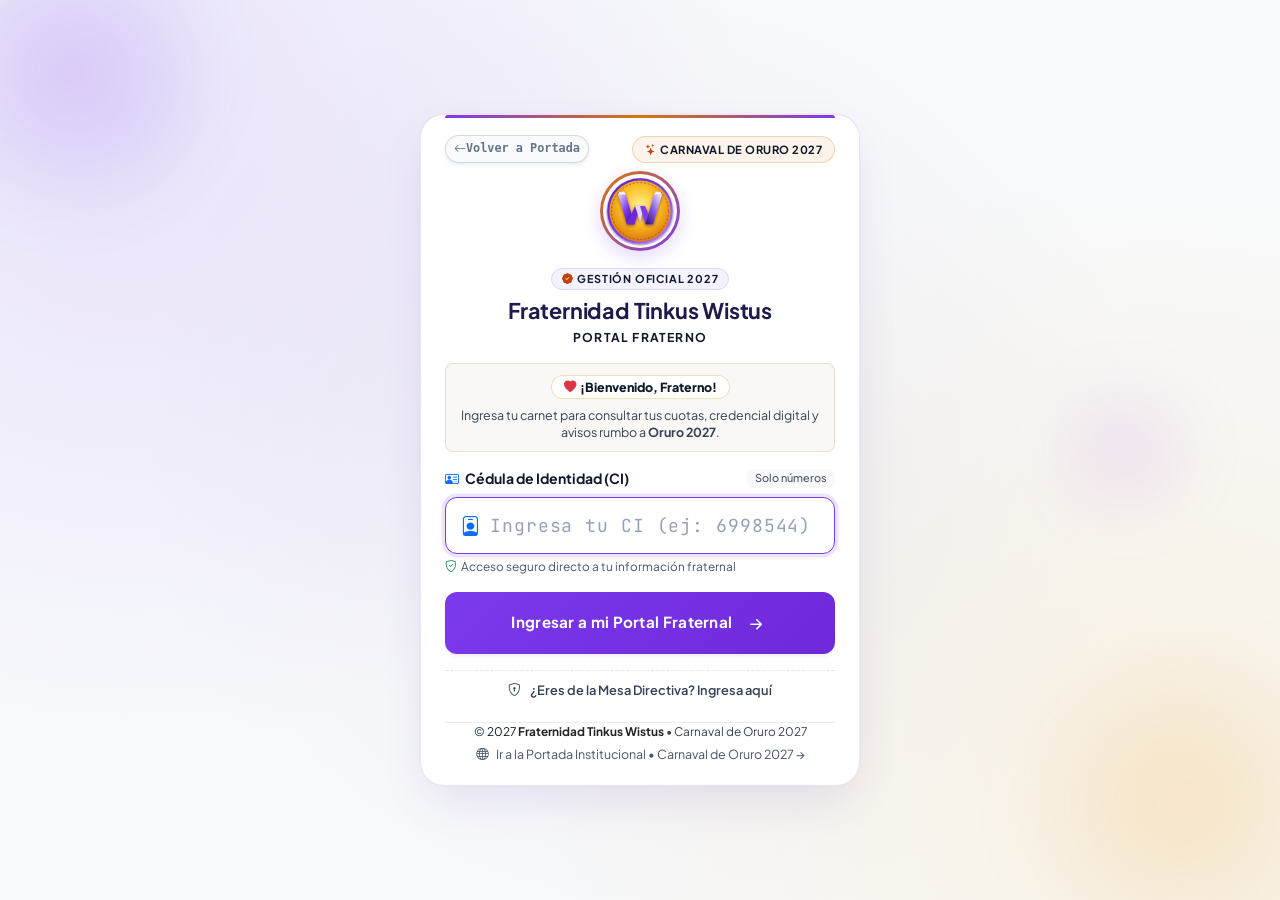
==== commit aea1e830: "feat(cuotas): implementar control de cuotas para directiva, verificacion de pagos y asignacion sin r" ====
--- a/index.html
+++ b/index.html
@@ -260,8 +260,9 @@
                         <span>Terminal Asistencias</span>
                     </a>
                     <a href="#" class="sidebar-nav-item nav-link-subpage" data-subpage="control-pagos">
-                        <i class="bi bi-journal-text"></i>
-                        <span>Libro de Cuotas</span>
+                        <i class="bi bi-wallet2"></i>
+                        <span>Directiva de Cuotas</span>
+                        <span class="sidebar-badge bg-danger text-white" id="sidebarBadgeVouchers" style="display:none;">0</span>
                     </a>
                     <a href="#" class="sidebar-nav-item nav-link-subpage" data-subpage="control-directorio">
                         <i class="bi bi-people"></i>
@@ -1269,10 +1270,13 @@
     <div id="view-control-pagos" class="app-view container py-4 d-none">
         <div class="d-flex justify-content-between align-items-center flex-wrap gap-3 mb-4">
             <div>
-                <h4 class="fw-bold text-white mb-1"><i class="bi bi-wallet2 text-brand me-2"></i>Libro Mayor de Cuotas & Conciliación</h4>
-                <p class="text-secondary small mb-0">Control de ingresos, verificación de transferencias, saldos por filial y emisión de recibos oficiales.</p>
+                <h4 class="fw-bold text-white mb-1"><i class="bi bi-wallet2 text-brand me-2"></i>Panel Directiva de Control de Cuotas & Verificación</h4>
+                <p class="text-secondary small mb-0">Gestión unificada de fraternos, asignación y ajuste de cuotas, cobros únicos y validación de transferencias Oruro 2027.</p>
             </div>
             <div class="d-flex gap-2 flex-wrap">
+                <button class="btn btn-outline-warning rounded-3" onclick="window.Pagos.openCobroUnicoModal()">
+                    <i class="bi bi-star-fill text-warning me-1"></i> Asignar Cobro Único
+                </button>
                 <button class="btn btn-brand-subtle rounded-3" onclick="window.Pagos.exportPaymentsCSV()">
                     <i class="bi bi-download me-1"></i> Exportar CSV
                 </button>
@@ -1329,6 +1333,27 @@
             </div>
         </div>
 
+        <!-- Banner de Alerta para Vouchers Pendientes -->
+        <div id="ctrlVouchersAlertBanner" class="alert alert-warning border border-warning border-opacity-50 rounded-4 p-3 mb-4 d-none shadow-sm align-items-center justify-content-between flex-wrap gap-2 animate__animated animate__fadeIn">
+            <div class="d-flex align-items-center gap-2">
+                <div class="p-2 bg-warning bg-opacity-25 rounded-circle text-dark">
+                    <i class="bi bi-clock-history fs-5"></i>
+                </div>
+                <div>
+                    <strong class="text-dark d-block">Comprobantes Pendientes de Verificación</strong>
+                    <span class="small text-muted">Hay <strong id="ctrlBannerVoucherCount" class="text-dark">0</strong> comprobantes enviados por fraternos esperando aprobación de Tesorería.</span>
+                </div>
+            </div>
+            <div class="d-flex gap-2">
+                <button type="button" class="btn btn-warning text-dark fw-bold btn-sm rounded-pill px-3" onclick="document.getElementById('tab-control-vouchers-btn').click()">
+                    <i class="bi bi-patch-check-fill me-1"></i> Ir a Bandeja de Verificación &rarr;
+                </button>
+                <button type="button" class="btn btn-outline-dark btn-sm rounded-pill px-3" onclick="window.Pagos.confirmAllVouchersInBatch()">
+                    <i class="bi bi-check-all me-1"></i> Aprobar Todos en Lote
+                </button>
+            </div>
+        </div>
+
         <!-- Resumen de Recaudación por Filial Oficial -->
         <div class="card bg-surface-1 border border-subtle rounded-4 p-3 mb-4 shadow-sm">
             <h6 class="fw-bold text-dark text-uppercase small letter-spacing-1 mb-2">
@@ -1340,38 +1365,43 @@
         <!-- Nav Pills Pestañas Directiva -->
         <ul class="nav nav-pills nav-pills-portal mb-4" role="tablist">
             <li class="nav-item" role="presentation">
-                <button class="nav-link active" id="tab-control-pagos-btn" data-bs-toggle="pill" data-bs-target="#tab-control-pagos-confirmados" type="button" role="tab">
-                    <i class="bi bi-journal-text me-1"></i> 1. Historial de Pagos Confirmados (Libro Mayor)
+                <button class="nav-link active" id="tab-control-fraternos-btn" data-bs-toggle="pill" data-bs-target="#tab-control-fraternos-cuotas" type="button" role="tab">
+                    <i class="bi bi-person-lines-fill me-1"></i> 1. Fraternos & Cuotas Asignadas
                 </button>
             </li>
             <li class="nav-item" role="presentation">
                 <button class="nav-link" id="tab-control-vouchers-btn" data-bs-toggle="pill" data-bs-target="#tab-control-vouchers-pendientes" type="button" role="tab">
-                    <i class="bi bi-clock-history me-1"></i> 2. Vouchers Pendientes por Verificar
+                    <i class="bi bi-patch-check-fill me-1"></i> 2. Bandeja de Verificación <span class="badge bg-danger text-white rounded-pill ms-1" id="tabVouchersBadge" style="display:none;">0</span>
                 </button>
             </li>
             <li class="nav-item" role="presentation">
                 <button class="nav-link" id="tab-control-cuotas-btn" data-bs-toggle="pill" data-bs-target="#tab-control-cuotas-definidas" type="button" role="tab">
-                    <i class="bi bi-tags me-1"></i> 3. Gestión de Cuotas y Tarifas Oruro 2027
+                    <i class="bi bi-tags me-1"></i> 3. Catálogo de Cuotas (Nombres & Parámetros)
+                </button>
+            </li>
+            <li class="nav-item" role="presentation">
+                <button class="nav-link" id="tab-control-pagos-btn" data-bs-toggle="pill" data-bs-target="#tab-control-pagos-confirmados" type="button" role="tab">
+                    <i class="bi bi-journal-text me-1"></i> 4. Libro Mayor & Conciliación
                 </button>
             </li>
         </ul>
 
         <div class="tab-content">
-            <!-- Pestaña 1: Historial Confirmado con Multi-Filtros -->
-            <div class="tab-pane fade show active" id="tab-control-pagos-confirmados" role="tabpanel">
+            <!-- Pestaña 1: Control de Fraternos y Cuotas Asignadas (Panel Principal Directiva) -->
+            <div class="tab-pane fade show active" id="tab-control-fraternos-cuotas" role="tabpanel">
                 <div class="card bg-surface-1 border border-subtle rounded-4 p-4 shadow-sm">
-                    <!-- Barra de Filtros Avanzada -->
+                    <!-- Barra de Filtros Avanzada de Fraternos y Cuotas -->
                     <div class="p-3 bg-surface-2 rounded-3 border border-subtle mb-3">
                         <div class="row g-2 align-items-center">
                             <div class="col-md-3">
                                 <div class="input-wrapper-portal py-1 px-3">
                                     <i class="bi bi-search text-brand"></i>
-                                    <input type="text" id="ctrlPaymentsFilterSearch" class="form-control-portal py-1 small" placeholder="Buscar por CI, Nombre o Recibo..." oninput="window.Pagos.controlPaymentsFilter.search = this.value; window.Pagos.renderControlPaymentsTable();">
+                                    <input type="text" id="ctrlFraternosSearchInput" class="form-control-portal py-1 small" placeholder="Buscar por CI o Nombre..." oninput="window.Pagos.controlFraternosFilter.search = this.value; window.Pagos.renderControlFraternosCuotasTable();">
                                 </div>
                             </div>
                             <div class="col-md-2">
-                                <select id="ctrlPaymentsFilterFilial" class="form-select bg-surface-1 text-dark border-subtle rounded-3 small" onchange="window.Pagos.controlPaymentsFilter.filial = this.value; window.Pagos.renderControlPaymentsTable();">
-                                    <option value="all">-- Todas las Filiales --</option>
+                                <select id="ctrlFraternosFilialSelect" class="form-select bg-surface-1 text-dark border-subtle rounded-3 small" onchange="window.Pagos.controlFraternosFilter.filial = this.value; window.Pagos.renderControlFraternosCuotasTable();">
+                                    <option value="all">-- Filial --</option>
                                     <option value="matriz_lp">Matriz (La Paz)</option>
                                     <option value="cochabamba">Cochabamba</option>
                                     <option value="santa_cruz">Santa Cruz</option>
@@ -1381,42 +1411,81 @@
                                     <option value="estados_unidos">Estados Unidos</option>
                                 </select>
                             </div>
+                            <div class="col-md-2">
+                                <select id="ctrlFraternosRolSelect" class="form-select bg-surface-1 text-dark border-subtle rounded-3 small" onchange="window.Pagos.controlFraternosFilter.rol = this.value; window.Pagos.renderControlFraternosCuotasTable();">
+                                    <option value="all">-- Rol --</option>
+                                    <option value="Fraterno Titular">Fraterno Titular</option>
+                                    <option value="Fraterno Aspirante">Fraterno Aspirante</option>
+                                    <option value="Guía de Fila">Guía de Fila</option>
+                                    <option value="Fundador Honorario">Fundador Honorario</option>
+                                    <option value="Directiva">Directiva</option>
+                                </select>
+                            </div>
+                            <div class="col-md-2">
+                                <select id="ctrlFraternosEstadoSelect" class="form-select bg-surface-1 text-dark border-subtle rounded-3 small" onchange="window.Pagos.controlFraternosFilter.estado = this.value; window.Pagos.renderControlFraternosCuotasTable();">
+                                    <option value="all">-- Estado Cuota --</option>
+                                    <option value="al_dia">Al Día (100% Cubierto)</option>
+                                    <option value="con_saldo">Con Saldo Pendiente</option>
+                                    <option value="con_voucher">En Verificación (Voucher)</option>
+                                    <option value="con_cobro_unico">Con Cobro Único Asignado</option>
+                                </select>
+                            </div>
                             <div class="col-md-3">
-                                <select id="ctrlPaymentsFilterCuota" class="form-select bg-surface-1 text-dark border-subtle rounded-3 small" onchange="window.Pagos.controlPaymentsFilter.cuota = this.value; window.Pagos.renderControlPaymentsTable();">
+                                <select id="ctrlFraternosCuotaSelect" class="form-select bg-surface-1 text-dark border-subtle rounded-3 small" onchange="window.Pagos.controlFraternosFilter.cuota = this.value; window.Pagos.renderControlFraternosCuotasTable();">
                                     <option value="all">-- Todas las Cuotas --</option>
                                 </select>
                             </div>
-                            <div class="col-md-2">
-                                <select id="ctrlPaymentsFilterMetodo" class="form-select bg-surface-1 text-dark border-subtle rounded-3 small" onchange="window.Pagos.controlPaymentsFilter.metodo = this.value; window.Pagos.renderControlPaymentsTable();">
-                                    <option value="all">-- Todo Método --</option>
-                                    <option value="QR">QR Banco / Simple</option>
-                                    <option value="Transferencia">Transferencia</option>
-                                    <option value="Efectivo">Efectivo</option>
-                                    <option value="Depósito">Depósito</option>
-                                </select>
-                            </div>
-                            <div class="col-md-2 text-end">
-                                <span class="badge bg-brand text-dark px-2 py-2 rounded-pill font-mono small">
-                                    <span id="ctrlPaymentsFilterCount">0</span> pagos &bull; <span id="ctrlPaymentsFilterTotal">Bs. 0</span>
-                                </span>
-                            </div>
-                        </div>
-                    </div>
-
+                        </div>
+                        <div class="d-flex justify-content-between align-items-center flex-wrap gap-2 mt-2 pt-2 border-top border-subtle">
+                            <div class="small text-muted">
+                                Fraternos visibles: <strong id="ctrlFraternosFilterCount" class="text-dark">0</strong> &bull; Saldo pendiente filtrado: <strong id="ctrlFraternosFilterTotalSaldo" class="text-danger">Bs. 0</strong>
+                            </div>
+                            <div class="d-flex gap-2">
+                                <button type="button" class="btn btn-outline-brand btn-sm rounded-pill px-3" onclick="window.Pagos.openCobroUnicoModal()">
+                                    <i class="bi bi-star-fill text-warning me-1"></i> Asignar Cobro Único
+                                </button>
+                            </div>
+                        </div>
+                    </div>
+
+                    <!-- Barra de Acciones Masivas por Selección Múltiple -->
+                    <div id="ctrlFraternosBatchBar" class="batch-actions-bar p-3 mb-3 d-none rounded-4 d-flex justify-content-between align-items-center flex-wrap gap-2 shadow animate__animated animate__fadeIn">
+                        <div class="d-flex align-items-center gap-2">
+                            <span class="badge bg-warning text-dark px-3 py-1.5 rounded-pill fw-bold fs-6">
+                                <i class="bi bi-check2-all me-1"></i> <span id="ctrlBatchSelectedCount">0</span> seleccionados
+                            </span>
+                            <span class="small text-white-50 d-none d-md-inline">Acciones en lote para fraternos filtrados:</span>
+                        </div>
+                        <div class="d-flex gap-2 flex-wrap">
+                            <button type="button" class="btn btn-light btn-sm rounded-pill fw-semibold shadow-sm" onclick="window.Pagos.openBatchCuotasModal()">
+                                <i class="bi bi-layers-half text-brand me-1"></i> Modificar Cuotas en Lote
+                            </button>
+                            <button type="button" class="btn btn-warning text-dark btn-sm rounded-pill fw-semibold shadow-sm" onclick="window.Pagos.openCobroUnicoModal(null)">
+                                <i class="bi bi-star-fill me-1"></i> Asignar Cobro Único a Seleccionados
+                            </button>
+                            <button type="button" class="btn btn-outline-light btn-sm rounded-pill" onclick="window.Pagos.clearFraternoSelection()">
+                                <i class="bi bi-x-circle me-1"></i> Deseleccionar
+                            </button>
+                        </div>
+                    </div>
+
+                    <!-- Tabla de Fraternos y Cuotas Asignadas -->
                     <div class="table-responsive">
-                        <table class="table-minimal">
+                        <table class="table-minimal table-fraternos-cuotas">
                             <thead>
                                 <tr>
-                                    <th>Nro Recibo</th>
-                                    <th>Fraterno / CI</th>
-                                    <th>Concepto</th>
-                                    <th>Monto</th>
-                                    <th>Fecha</th>
-                                    <th>Forma de Pago</th>
-                                    <th class="text-end">Comprobante</th>
+                                    <th class="col-select text-center">
+                                        <input type="checkbox" class="form-check-input" id="cbSelectAllFraternos" onchange="window.Pagos.toggleSelectAllVisibleFraternos(this.checked)" title="Seleccionar todos los fraternos visibles">
+                                    </th>
+                                    <th class="col-fraterno">Fraterno / CI</th>
+                                    <th class="col-filial">Filial & Rol</th>
+                                    <th class="col-cuotas">Cuotas Asignadas & Detalle</th>
+                                    <th class="col-finanzas">Resumen Financiero</th>
+                                    <th class="col-estado text-center">Estado General</th>
+                                    <th class="col-acciones text-end">Acciones</th>
                                 </tr>
                             </thead>
-                            <tbody id="controlPaymentsTableBody"></tbody>
+                            <tbody id="controlFraternosTableBody"></tbody>
                         </table>
                     </div>
                 </div>
@@ -1480,6 +1549,71 @@
                                 </tr>
                             </thead>
                             <tbody id="controlCuotasTableBody"></tbody>
+                        </table>
+                    </div>
+                </div>
+            </div>
+
+            <!-- Pestaña 4: Historial Confirmado con Multi-Filtros (Libro Mayor) -->
+            <div class="tab-pane fade" id="tab-control-pagos-confirmados" role="tabpanel">
+                <div class="card bg-surface-1 border border-subtle rounded-4 p-4 shadow-sm">
+                    <!-- Barra de Filtros Avanzada -->
+                    <div class="p-3 bg-surface-2 rounded-3 border border-subtle mb-3">
+                        <div class="row g-2 align-items-center">
+                            <div class="col-md-3">
+                                <div class="input-wrapper-portal py-1 px-3">
+                                    <i class="bi bi-search text-brand"></i>
+                                    <input type="text" id="ctrlPaymentsFilterSearch" class="form-control-portal py-1 small" placeholder="Buscar por CI, Nombre o Recibo..." oninput="window.Pagos.controlPaymentsFilter.search = this.value; window.Pagos.renderControlPaymentsTable();">
+                                </div>
+                            </div>
+                            <div class="col-md-2">
+                                <select id="ctrlPaymentsFilterFilial" class="form-select bg-surface-1 text-dark border-subtle rounded-3 small" onchange="window.Pagos.controlPaymentsFilter.filial = this.value; window.Pagos.renderControlPaymentsTable();">
+                                    <option value="all">-- Todas las Filiales --</option>
+                                    <option value="matriz_lp">Matriz (La Paz)</option>
+                                    <option value="cochabamba">Cochabamba</option>
+                                    <option value="santa_cruz">Santa Cruz</option>
+                                    <option value="peru">Perú</option>
+                                    <option value="chile">Chile</option>
+                                    <option value="europa">Europa</option>
+                                    <option value="estados_unidos">Estados Unidos</option>
+                                </select>
+                            </div>
+                            <div class="col-md-3">
+                                <select id="ctrlPaymentsFilterCuota" class="form-select bg-surface-1 text-dark border-subtle rounded-3 small" onchange="window.Pagos.controlPaymentsFilter.cuota = this.value; window.Pagos.renderControlPaymentsTable();">
+                                    <option value="all">-- Todas las Cuotas --</option>
+                                </select>
+                            </div>
+                            <div class="col-md-2">
+                                <select id="ctrlPaymentsFilterMetodo" class="form-select bg-surface-1 text-dark border-subtle rounded-3 small" onchange="window.Pagos.controlPaymentsFilter.metodo = this.value; window.Pagos.renderControlPaymentsTable();">
+                                    <option value="all">-- Todo Método --</option>
+                                    <option value="QR">QR Banco / Simple</option>
+                                    <option value="Transferencia">Transferencia</option>
+                                    <option value="Efectivo">Efectivo</option>
+                                    <option value="Depósito">Depósito</option>
+                                </select>
+                            </div>
+                            <div class="col-md-2 text-end">
+                                <span class="badge bg-brand text-dark px-2 py-2 rounded-pill font-mono small">
+                                    <span id="ctrlPaymentsFilterCount">0</span> pagos &bull; <span id="ctrlPaymentsFilterTotal">Bs. 0</span>
+                                </span>
+                            </div>
+                        </div>
+                    </div>
+
+                    <div class="table-responsive">
+                        <table class="table-minimal">
+                            <thead>
+                                <tr>
+                                    <th>Nro Recibo</th>
+                                    <th>Fraterno / CI</th>
+                                    <th>Concepto</th>
+                                    <th>Monto</th>
+                                    <th>Fecha</th>
+                                    <th>Forma de Pago</th>
+                                    <th class="text-end">Comprobante</th>
+                                </tr>
+                            </thead>
+                            <tbody id="controlPaymentsTableBody"></tbody>
                         </table>
                     </div>
                 </div>
@@ -1979,7 +2113,10 @@
                                 </div>
                             </div>
                         </div>
-                        <div class="d-flex gap-2">
+                        <div class="d-flex gap-2 flex-wrap">
+                            <button type="button" class="btn btn-outline-brand btn-sm rounded-3" onclick="window.Miembros.openCuotasFromKardex()" title="Gestionar cuotas asignadas y cobros únicos">
+                                <i class="bi bi-wallet2 me-1"></i> Cuotas Asignadas
+                            </button>
                             <button type="button" class="btn btn-outline-warning text-dark btn-sm rounded-3" onclick="window.Miembros.openEditFromKardex()" title="Editar todos los datos del fraterno">
                                 <i class="bi bi-pencil-square me-1"></i> Editar Fraterno
                             </button>
@@ -2485,7 +2622,7 @@
                                 <label class="form-label small fw-semibold text-secondary">Monto Exigido (Bs.) <span class="text-danger">*</span></label>
                                 <div class="input-group">
                                     <span class="input-group-text bg-surface-2 border-subtle text-dark fw-bold">Bs.</span>
-                                    <input type="number" min="1" step="5" class="form-control bg-surface-2 text-dark border-subtle rounded-end-3 fw-bold" id="cuotaEditMonto" value="200" required>
+                                    <input type="number" min="0" step="any" class="form-control bg-surface-2 text-dark border-subtle rounded-end-3 fw-bold" id="cuotaEditMonto" value="200" required>
                                 </div>
                             </div>
                             <div class="col-md-6">
@@ -2517,6 +2654,301 @@
                         <button type="button" class="btn btn-brand-subtle rounded-pill px-3" data-bs-dismiss="modal">Cancelar</button>
                         <button type="submit" class="btn btn-portal-primary rounded-pill px-4" style="width: auto;">
                             <i class="bi bi-check-lg me-1"></i> Guardar Cuota
+                        </button>
+                    </div>
+                </form>
+            </div>
+        </div>
+    </div>
+
+    <!-- MODAL 11: EDITAR FRATERNO & CUOTAS ASIGNADAS (DIRECTIVA) -->
+    <div class="modal fade" id="modalEditFraternoCuotas" tabindex="-1" aria-hidden="true">
+        <div class="modal-dialog modal-dialog-centered modal-lg">
+            <div class="modal-content bg-surface-1 border border-subtle rounded-4 text-dark shadow-lg">
+                <div class="modal-header border-subtle bg-surface-2">
+                    <h5 class="modal-title fw-bold text-dark"><i class="bi bi-person-gear text-brand me-2"></i>Editar Fraterno & Cuotas Asignadas</h5>
+                    <button type="button" class="btn-close" data-bs-dismiss="modal" aria-label="Close"></button>
+                </div>
+                <form id="formEditFraternoCuotas" onsubmit="window.Pagos.saveEditFraternoCuotas(event)">
+                    <div class="modal-body p-4">
+                        <!-- Sección 1: Información General del Fraterno -->
+                        <h6 class="fw-bold text-brand small text-uppercase letter-spacing-1 mb-2"><i class="bi bi-person-badge me-1"></i> 1. Información General del Fraterno</h6>
+                        <div class="row g-2 mb-3">
+                            <div class="col-md-6">
+                                <label class="form-label small fw-semibold text-secondary mb-1">Nombres <span class="text-danger">*</span></label>
+                                <input type="text" class="form-control bg-surface-2 text-dark border-subtle rounded-3" id="editFraternoNombres" required>
+                            </div>
+                            <div class="col-md-6">
+                                <label class="form-label small fw-semibold text-secondary mb-1">Apellidos <span class="text-danger">*</span></label>
+                                <input type="text" class="form-control bg-surface-2 text-dark border-subtle rounded-3" id="editFraternoApellidos" required>
+                            </div>
+                        </div>
+                        <div class="row g-2 mb-3">
+                            <div class="col-md-4">
+                                <label class="form-label small fw-semibold text-secondary mb-1">CI (Identificador)</label>
+                                <div class="input-group">
+                                    <input type="text" class="form-control bg-surface-2 text-muted border-subtle rounded-start-3 font-mono fw-bold" id="editFraternoCI" readonly>
+                                    <span class="input-group-text bg-surface-2 border-subtle text-muted" id="editFraternoExp">LP</span>
+                                </div>
+                            </div>
+                            <div class="col-md-4">
+                                <label class="form-label small fw-semibold text-secondary mb-1">Teléfono</label>
+                                <input type="tel" class="form-control bg-surface-2 text-dark border-subtle rounded-3" id="editFraternoTelefono">
+                            </div>
+                            <div class="col-md-4">
+                                <label class="form-label small fw-semibold text-secondary mb-1">Filial Oficial</label>
+                                <select class="form-select bg-surface-2 text-dark border-subtle rounded-3" id="editFraternoFilial">
+                                    <option value="matriz_lp">Matriz (La Paz)</option>
+                                    <option value="cochabamba">Cochabamba</option>
+                                    <option value="santa_cruz">Santa Cruz</option>
+                                    <option value="peru">Perú</option>
+                                    <option value="chile">Chile</option>
+                                    <option value="europa">Europa</option>
+                                    <option value="estados_unidos">Estados Unidos</option>
+                                </select>
+                            </div>
+                        </div>
+                        <div class="row g-2 mb-3">
+                            <div class="col-md-6">
+                                <label class="form-label small fw-semibold text-secondary mb-1">Rol Fraternal</label>
+                                <select class="form-select bg-surface-2 text-dark border-subtle rounded-3" id="editFraternoRol">
+                                    <option value="Fraterno Titular">Fraterno Titular</option>
+                                    <option value="Fraterno Aspirante">Fraterno Aspirante</option>
+                                    <option value="Guía de Fila">Guía de Fila</option>
+                                    <option value="Fundador Honorario">Fundador Honorario</option>
+                                    <option value="Directiva">Directiva</option>
+                                </select>
+                            </div>
+                            <div class="col-md-6">
+                                <label class="form-label small fw-semibold text-secondary mb-1">Estado de Membresía</label>
+                                <select class="form-select bg-surface-2 text-dark border-subtle rounded-3" id="editFraternoEstado">
+                                    <option value="activo">Activo</option>
+                                    <option value="licencia">Con Licencia</option>
+                                    <option value="inactivo">Inactivo</option>
+                                </select>
+                            </div>
+                        </div>
+
+                        <!-- Sección 2: Cuotas Asignadas y Tarifas Personalizadas -->
+                        <div class="d-flex justify-content-between align-items-center mt-4 mb-2">
+                            <h6 class="fw-bold text-brand small text-uppercase letter-spacing-1 mb-0"><i class="bi bi-wallet2 me-1"></i> 2. Cuotas Asignadas & Tarifas Personalizadas</h6>
+                            <span class="badge bg-brand-subtle text-brand small">Personalización Individual</span>
+                        </div>
+                        <p class="text-secondary small mb-2">Marca las cuotas exigidas a este fraterno o ajusta el monto exigido (descuentos o exoneraciones especiales autorizadas).</p>
+                        <div class="table-responsive bg-surface-2 p-2 rounded-3 border border-subtle mb-3">
+                            <table class="table-minimal small mb-0">
+                                <thead>
+                                    <tr>
+                                        <th class="text-center" style="width: 50px;">Asignada</th>
+                                        <th>Concepto / Cuota</th>
+                                        <th>Catálogo</th>
+                                        <th>Monto Asignado (Bs.)</th>
+                                        <th>Estado de Pago</th>
+                                    </tr>
+                                </thead>
+                                <tbody id="editFraternoCuotasTableBody"></tbody>
+                            </table>
+                        </div>
+
+                        <!-- Sección 3: Cobros Únicos Asignados -->
+                        <div class="d-flex justify-content-between align-items-center mt-3 mb-2">
+                            <h6 class="fw-bold text-brand small text-uppercase letter-spacing-1 mb-0"><i class="bi bi-star-fill text-warning me-1"></i> 3. Cobros Únicos Extraordinarios</h6>
+                            <button type="button" class="btn btn-sm btn-outline-brand rounded-pill px-3" onclick="window.Pagos.openCobroUnicoModal(window.Pagos.activeEditingCI)">
+                                <i class="bi bi-plus-lg me-1"></i> + Asignar Cobro Único
+                            </button>
+                        </div>
+                        <div id="editFraternoCobrosUnicosContainer"></div>
+                    </div>
+                    <div class="modal-footer border-subtle bg-surface-2">
+                        <button type="button" class="btn btn-brand-subtle rounded-pill px-3" data-bs-dismiss="modal">Cancelar</button>
+                        <button type="submit" class="btn btn-portal-primary rounded-pill px-4" style="width: auto;">
+                            <i class="bi bi-check-lg me-1"></i> Guardar Cambios
+                        </button>
+                    </div>
+                </form>
+            </div>
+        </div>
+    </div>
+
+    <!-- MODAL 12: ASIGNAR COBRO ÚNICO / EXTRAORDINARIO (DIRECTIVA) -->
+    <div class="modal fade" id="modalCobroUnico" tabindex="-1" aria-hidden="true">
+        <div class="modal-dialog modal-dialog-centered">
+            <div class="modal-content bg-surface-1 border border-subtle rounded-4 text-dark shadow-lg">
+                <div class="modal-header border-subtle bg-surface-2">
+                    <h5 class="modal-title fw-bold text-dark"><i class="bi bi-star-fill text-warning me-2"></i>Asignar Cobro Único / Extraordinario</h5>
+                    <button type="button" class="btn-close" data-bs-dismiss="modal" aria-label="Close"></button>
+                </div>
+                <form id="formCobroUnico" onsubmit="window.Pagos.saveCobroUnico(event)">
+                    <div class="modal-body p-4">
+                        <div class="mb-3">
+                            <label class="form-label small fw-semibold text-secondary mb-1">Concepto o Título del Cobro Único <span class="text-danger">*</span></label>
+                            <input type="text" class="form-control bg-surface-2 text-dark border-subtle rounded-3" id="cobroUnicoTitle" required placeholder="Ej: Polera Oficial de Confraternización 2027">
+                        </div>
+                        <div class="row g-2 mb-3">
+                            <div class="col-6">
+                                <label class="form-label small fw-semibold text-secondary mb-1">Monto (Bs.) <span class="text-danger">*</span></label>
+                                <div class="input-group">
+                                    <span class="input-group-text bg-surface-2 border-subtle text-dark fw-bold">Bs.</span>
+                                    <input type="number" min="0" step="any" class="form-control bg-surface-2 text-dark border-subtle rounded-end-3 fw-bold" id="cobroUnicoMonto" required value="100">
+                                </div>
+                            </div>
+                            <div class="col-6">
+                                <label class="form-label small fw-semibold text-secondary mb-1">Fecha Límite</label>
+                                <input type="date" class="form-control bg-surface-2 text-dark border-subtle rounded-3" id="cobroUnicoVencimiento" required>
+                            </div>
+                        </div>
+                        <div class="mb-3">
+                            <label class="form-label small fw-semibold text-secondary mb-1">Categoría del Cobro</label>
+                            <select class="form-select bg-surface-2 text-dark border-subtle rounded-3" id="cobroUnicoCategoria">
+                                <option value="Cobro Único">Cobro Único General</option>
+                                <option value="Indumentaria Extra">Indumentaria Extra / Polera</option>
+                                <option value="Transporte & Viaje">Transporte & Logística Convite</option>
+                                <option value="Multa / Sanción">Multa / Inasistencia Ensayo</option>
+                                <option value="Extraordinario">Aporte Extraordinario</option>
+                            </select>
+                        </div>
+
+                        <!-- Selección de Destinatarios -->
+                        <div class="p-3 bg-surface-2 rounded-3 border border-subtle mb-3">
+                            <label class="form-label small fw-bold text-dark mb-2"><i class="bi bi-people-fill text-brand me-1"></i> Asignar Destinatarios:</label>
+                            <div class="form-check mb-2">
+                                <input class="form-check-input" type="radio" name="cobroUnicoTargetType" id="targetTypeSelected" value="selected" onchange="window.Pagos.updateCobroUnicoTargetUI()">
+                                <label class="form-check-label small fw-semibold text-dark" for="targetTypeSelected">
+                                    Fraternos seleccionados en tabla (<span id="targetSelectedCountBadge" class="fw-bold text-brand">0</span> seleccionados)
+                                </label>
+                            </div>
+                            <div class="form-check mb-2">
+                                <input class="form-check-input" type="radio" name="cobroUnicoTargetType" id="targetTypeSingle" value="single" checked onchange="window.Pagos.updateCobroUnicoTargetUI()">
+                                <label class="form-check-label small fw-semibold text-dark" for="targetTypeSingle">
+                                    Fraterno Individual Específico
+                                </label>
+                            </div>
+                            <div id="cobroUnicoSingleSelectWrapper" class="mt-2">
+                                <select class="form-select bg-surface-1 text-dark border-subtle rounded-3 small" id="cobroUnicoSingleMemberSelect"></select>
+                            </div>
+                            <div class="form-check mt-2 mb-1">
+                                <input class="form-check-input" type="radio" name="cobroUnicoTargetType" id="targetTypeFilter" value="filter" onchange="window.Pagos.updateCobroUnicoTargetUI()">
+                                <label class="form-check-label small fw-semibold text-dark" for="targetTypeFilter">
+                                    Masivo por Filial o Rol
+                                </label>
+                            </div>
+                            <div id="cobroUnicoFilterSelectWrapper" class="mt-2 row g-2 d-none">
+                                <div class="col-6">
+                                    <select class="form-select bg-surface-1 text-dark border-subtle rounded-3 small" id="cobroUnicoFilterFilial">
+                                        <option value="all">Todas las Filiales</option>
+                                        <option value="matriz_lp">Matriz (La Paz)</option>
+                                        <option value="cochabamba">Cochabamba</option>
+                                        <option value="santa_cruz">Santa Cruz</option>
+                                        <option value="peru">Perú</option>
+                                        <option value="chile">Chile</option>
+                                        <option value="europa">Europa</option>
+                                        <option value="estados_unidos">Estados Unidos</option>
+                                    </select>
+                                </div>
+                                <div class="col-6">
+                                    <select class="form-select bg-surface-1 text-dark border-subtle rounded-3 small" id="cobroUnicoFilterRol">
+                                        <option value="all">Todos los Roles</option>
+                                        <option value="Fraterno Titular">Fraterno Titular</option>
+                                        <option value="Fraterno Aspirante">Fraterno Aspirante</option>
+                                        <option value="Guía de Fila">Guía de Fila</option>
+                                        <option value="Fundador Honorario">Fundador Honorario</option>
+                                        <option value="Directiva">Directiva</option>
+                                    </select>
+                                </div>
+                            </div>
+                        </div>
+
+                        <div class="mb-1">
+                            <label class="form-label small fw-semibold text-secondary mb-1">Observaciones o Justificación (Opcional)</label>
+                            <input type="text" class="form-control bg-surface-2 text-dark border-subtle rounded-3 small" id="cobroUnicoObservacion" placeholder="Ej: Aprobado en asamblea extraordinaria de directiva">
+                        </div>
+                    </div>
+                    <div class="modal-footer border-subtle bg-surface-2">
+                        <button type="button" class="btn btn-brand-subtle rounded-pill px-3" data-bs-dismiss="modal">Cancelar</button>
+                        <button type="submit" class="btn btn-portal-primary rounded-pill px-4" style="width: auto;">
+                            <i class="bi bi-check-lg me-1"></i> Asignar Cobro Único
+                        </button>
+                    </div>
+                </form>
+            </div>
+        </div>
+    </div>
+
+    <!-- MODAL 13: MODIFICACIÓN DE CUOTAS POR SELECCIÓN MÚLTIPLE (DIRECTIVA) -->
+    <div class="modal fade" id="modalBatchCuotas" tabindex="-1" aria-hidden="true">
+        <div class="modal-dialog modal-dialog-centered">
+            <div class="modal-content bg-surface-1 border border-subtle rounded-4 text-dark shadow-lg">
+                <div class="modal-header border-subtle bg-surface-2">
+                    <h5 class="modal-title fw-bold text-dark"><i class="bi bi-layers-half text-brand me-2"></i>Modificar Cuotas por Selección Múltiple</h5>
+                    <button type="button" class="btn-close" data-bs-dismiss="modal" aria-label="Close"></button>
+                </div>
+                <form id="formBatchCuotas" onsubmit="window.Pagos.applyBatchCuotas(event)">
+                    <div class="modal-body p-4">
+                        <div class="alert alert-info bg-brand-subtle border-brand border-opacity-25 rounded-3 p-3 mb-3 small text-dark">
+                            <div class="fw-bold mb-1"><i class="bi bi-people-fill text-brand me-1"></i> Fraternos Seleccionados: <span id="batchModalCount">0</span></div>
+                            <div id="batchModalChipsPreview" class="d-flex flex-wrap gap-1 mt-1" style="max-height: 80px; overflow-y: auto;"></div>
+                        </div>
+
+                        <div class="mb-3">
+                            <label class="form-label small fw-semibold text-secondary mb-1">Operación en Lote <span class="text-danger">*</span></label>
+                            <select class="form-select bg-surface-2 text-dark border-subtle rounded-3" id="batchCuotaAction" onchange="window.Pagos.updateBatchActionUI()" required>
+                                <option value="assign_cuota">Asignar una cuota del catálogo a todos los seleccionados</option>
+                                <option value="unassign_cuota">Exonerar / Quitar cuota de todos los seleccionados</option>
+                                <option value="adjust_monto">Ajustar tarifa exigida de la cuota para los seleccionados</option>
+                            </select>
+                        </div>
+
+                        <div class="mb-3">
+                            <label class="form-label small fw-semibold text-secondary mb-1">Cuota del Catálogo <span class="text-danger">*</span></label>
+                            <select class="form-select bg-surface-2 text-dark border-subtle rounded-3" id="batchCuotaSelect" required></select>
+                        </div>
+
+                        <div id="batchMontoWrapper" class="mb-3 d-none">
+                            <label class="form-label small fw-semibold text-secondary mb-1">Nueva Tarifa Exigida (Bs.) <span class="text-danger">*</span></label>
+                            <div class="input-group">
+                                <span class="input-group-text bg-surface-2 border-subtle text-dark fw-bold">Bs.</span>
+                                <input type="number" min="0" step="any" class="form-control bg-surface-2 text-dark border-subtle rounded-end-3 fw-bold" id="batchCuotaMonto" placeholder="Ej: 200">
+                            </div>
+                            <span class="form-text small text-muted">Aplica este monto preferencial exclusivamente a los fraternos seleccionados.</span>
+                        </div>
+
+                        <div id="batchMotivoWrapper" class="mb-3 d-none">
+                            <label class="form-label small fw-semibold text-secondary mb-1">Motivo de Exoneración</label>
+                            <input type="text" class="form-control bg-surface-2 text-dark border-subtle rounded-3 small" id="batchCuotaMotivo" placeholder="Ej: Exención autorizada / Filial internacional">
+                        </div>
+                    </div>
+                    <div class="modal-footer border-subtle bg-surface-2">
+                        <button type="button" class="btn btn-brand-subtle rounded-pill px-3" data-bs-dismiss="modal">Cancelar</button>
+                        <button type="submit" class="btn btn-portal-primary rounded-pill px-4" style="width: auto;">
+                            <i class="bi bi-check-lg me-1"></i> Aplicar a los Seleccionados
+                        </button>
+                    </div>
+                </form>
+            </div>
+        </div>
+    </div>
+
+    <!-- MODAL 14: CAMBIAR NOMBRE DE CUOTA (DIRECTIVA) -->
+    <div class="modal fade" id="modalRenameCuota" tabindex="-1" aria-hidden="true">
+        <div class="modal-dialog modal-dialog-centered">
+            <div class="modal-content bg-surface-1 border border-subtle rounded-4 text-dark shadow-lg">
+                <div class="modal-header border-subtle bg-surface-2">
+                    <h5 class="modal-title fw-bold text-dark"><i class="bi bi-fonts text-brand me-2"></i>Cambiar Nombre de Cuota</h5>
+                    <button type="button" class="btn-close" data-bs-dismiss="modal" aria-label="Close"></button>
+                </div>
+                <form id="formRenameCuota" onsubmit="window.Pagos.saveQuickRenameCuota(event)">
+                    <div class="modal-body p-4">
+                        <input type="hidden" id="renameCuotaId" value="">
+                        <div class="mb-3">
+                            <label class="form-label small fw-semibold text-secondary mb-1">Nuevo Título o Concepto Oficial <span class="text-danger">*</span></label>
+                            <input type="text" class="form-control bg-surface-2 text-dark border-subtle rounded-3" id="renameCuotaNewTitle" required placeholder="Ej: Inscripción Oficial Carnaval Oruro 2027">
+                            <span class="form-text small text-muted">El cambio de nombre se propagará en tiempo real al padrón, recibos emitidos y reportes contables.</span>
+                        </div>
+                    </div>
+                    <div class="modal-footer border-subtle bg-surface-2">
+                        <button type="button" class="btn btn-brand-subtle rounded-pill px-3" data-bs-dismiss="modal">Cancelar</button>
+                        <button type="submit" class="btn btn-portal-primary rounded-pill px-4" style="width: auto;">
+                            <i class="bi bi-check-lg me-1"></i> Guardar Nombre
                         </button>
                     </div>
                 </form>
--- a/css/style.css
+++ b/css/style.css
@@ -1068,11 +1068,13 @@
 .scanner-corner.bl { bottom: 12px; left: 12px; border-width: 0 0 2.5px 2.5px; }
 .scanner-corner.br { bottom: 12px; right: 12px; border-width: 0 2.5px 2.5px 0; }
 
-/* ===== CORRECCIÓN Y CONTROL RIGUROSO DE CONTRASTE (SIN TEXTO BLANCO EN SUPERFICIES) ===== */
-
-/* 1. Todos los textos en la aplicación se renderizan en tonos oscuros de alto contraste */
-.text-white, .text-light, .text-white-50 {
-    color: #0f172a !important; /* Slate 900 - Oscuro nítido */
+/* ===== CORRECCIÓN Y CONTROL RIGUROSO DE CONTRASTE (SIN TEXTO BLANCO EN SUPERFICIES CLARAS) ===== */
+
+/* 1. Textos sueltos sobre superficies claras se renderizan en tonos oscuros de alto contraste */
+.text-white:not(.badge):not(.sidebar-badge):not(.btn):not(.btn *):not(.progress-bar):not(.badge *):not(.sidebar-badge *):not(.gold-shimmer-card *):not(.festive-banner-card *):not(.bg-brand *):not(.toast-header.bg-brand *):not(.modal-header.bg-brand *),
+.text-light:not(.badge):not(.sidebar-badge):not(.btn):not(.btn *):not(.progress-bar):not(.badge *):not(.sidebar-badge *):not(.gold-shimmer-card *):not(.festive-banner-card *),
+.text-white-50:not(.badge):not(.sidebar-badge):not(.btn):not(.btn *):not(.progress-bar):not(.gold-shimmer-card *):not(.festive-banner-card *) {
+    color: #0f172a !important; /* Slate 900 - Oscuro nítido para textos sueltos en fondos blancos */
 }
 
 .text-muted {
@@ -1083,49 +1085,68 @@
     color: #334155 !important; /* Slate 700 - Oscuro secundario */
 }
 
-/* Títulos y elementos de superficie */
-h1, h2, h3, h4, h5, h6, p, span, div, td, th, label {
+/* Títulos y elementos de superficie clara */
+h1:not(.gold-shimmer-card *):not(.festive-banner-card *):not(.bg-brand *):not(.modal-header.bg-brand *),
+h2:not(.gold-shimmer-card *):not(.festive-banner-card *):not(.bg-brand *):not(.modal-header.bg-brand *),
+h3:not(.gold-shimmer-card *):not(.festive-banner-card *):not(.bg-brand *):not(.modal-header.bg-brand *),
+h4:not(.gold-shimmer-card *):not(.festive-banner-card *):not(.bg-brand *):not(.modal-header.bg-brand *),
+h5:not(.gold-shimmer-card *):not(.festive-banner-card *):not(.bg-brand *):not(.modal-header.bg-brand *),
+h6:not(.gold-shimmer-card *):not(.festive-banner-card *):not(.bg-brand *):not(.modal-header.bg-brand *),
+p:not(.gold-shimmer-card *):not(.festive-banner-card *):not(.bg-brand *),
+span:not(.badge):not(.badge *):not(.sidebar-badge):not(.sidebar-badge *):not(.btn *):not(.gold-shimmer-card *):not(.festive-banner-card *):not(.bg-brand *):not(.toast-header.bg-brand *):not(.modal-header.bg-brand *):not([class*="text-"]):not([class*="status-"]):not([class*="chip-"]),
+div:not(.badge):not(.badge *):not(.sidebar-badge):not(.btn *):not(.gold-shimmer-card *):not(.festive-banner-card *):not(.bg-brand *):not(.toast-header.bg-brand *):not(.modal-header.bg-brand *):not([class*="text-"]):not([class*="chip-"]):not([class*="badge-"]):not(.modal-header.bg-brand),
+td:not([class*="text-"]), th, label {
     color: #0f172a;
 }
 
-/* Excepciones exclusivas donde el texto DEBE ser blanco (Botones de color sólido) */
+/* Excepciones exclusivas donde el texto DEBE ser blanco (Botones, banners oscuros y badges de color sólido) */
 .btn-portal-primary,
-.bg-brand,
+.bg-brand:not(.bg-brand-subtle),
 .toast-header.bg-brand, .toast-header.bg-brand *,
+.modal-header.bg-brand, .modal-header.bg-brand *,
 .btn-primary, .btn-danger, .btn-success,
-.nav-pills-portal .nav-link.active {
+.nav-pills-portal .nav-link.active,
+.sidebar-badge,
+.sidebar-badge *,
+.gold-shimmer-card,
+.gold-shimmer-card *,
+.festive-banner-card,
+.festive-banner-card *,
+.progress-bar {
     color: #ffffff !important;
 }
 
-.bg-white, .bg-light, .bg-surface-1, .bg-surface-2, .metric-card, .modal-content, .card {
-    color: #0f172a !important;
+.bg-white, .bg-light, .bg-surface-1, .bg-surface-2, .metric-card, .modal-content, .card:not(.gold-shimmer-card):not(.festive-banner-card) {
+    color: #0f172a;
 }
 
 /* Mapeo preventivo para que bg-dark y bg-dark-subtle se conviertan en superficies claras con texto oscuro nítido */
-.bg-dark, .bg-dark-subtle {
+.bg-dark:not(.preview-voucher-toolbar):not([data-dark-mode]),
+.bg-dark-subtle:not(.preview-voucher-toolbar) {
     background-color: #f1f5f9 !important;
     color: #0f172a !important;
 }
 
-.bg-dark *, .bg-dark-subtle * {
+.bg-dark:not(.preview-voucher-toolbar):not([data-dark-mode]) *,
+.bg-dark-subtle:not(.preview-voucher-toolbar) * {
     color: #0f172a;
 }
 
-.bg-white .text-white, 
-.bg-light .text-white,
-.bg-surface-1 .text-white,
-.bg-surface-2 .text-white,
-.metric-card .text-white,
-.modal-content .text-white,
-.pvc-card .text-white,
-.card .text-white {
+.bg-white .text-white:not(.badge):not(.btn):not(.sidebar-badge):not([class*="bg-danger"]):not([class*="bg-success"]):not([class*="bg-primary"]):not([class*="bg-brand"]):not(.gold-shimmer-card *), 
+.bg-light .text-white:not(.badge):not(.btn):not(.sidebar-badge):not([class*="bg-danger"]):not([class*="bg-success"]):not([class*="bg-primary"]):not([class*="bg-brand"]):not(.gold-shimmer-card *),
+.bg-surface-1 .text-white:not(.badge):not(.btn):not(.sidebar-badge):not([class*="bg-danger"]):not([class*="bg-success"]):not([class*="bg-primary"]):not([class*="bg-brand"]):not(.gold-shimmer-card *),
+.bg-surface-2 .text-white:not(.badge):not(.btn):not(.sidebar-badge):not([class*="bg-danger"]):not([class*="bg-success"]):not([class*="bg-primary"]):not([class*="bg-brand"]):not(.gold-shimmer-card *),
+.metric-card .text-white:not(.badge):not(.btn):not(.sidebar-badge):not([class*="bg-danger"]):not([class*="bg-success"]):not([class*="bg-primary"]):not([class*="bg-brand"]):not(.gold-shimmer-card *),
+.modal-content .text-white:not(.badge):not(.btn):not(.sidebar-badge):not([class*="bg-danger"]):not([class*="bg-success"]):not([class*="bg-primary"]):not([class*="bg-brand"]):not(.modal-header.bg-brand *),
+.pvc-card .text-white:not(.badge):not(.btn):not(.sidebar-badge):not([class*="bg-danger"]):not([class*="bg-success"]):not([class*="bg-primary"]):not([class*="bg-brand"]):not(.gold-shimmer-card *),
+.card:not(.gold-shimmer-card):not(.festive-banner-card) .text-white:not(.badge):not(.btn):not(.sidebar-badge):not([class*="bg-danger"]):not([class*="bg-success"]):not([class*="bg-primary"]):not([class*="bg-brand"]) {
     color: #0f172a !important;
 }
 
 .bg-white h1, .bg-white h2, .bg-white h3, .bg-white h4, .bg-white h5, .bg-white h6,
-.bg-white p, .bg-white span, .bg-white div, .bg-white td, .bg-white th, .bg-white label,
+.bg-white p, .bg-white span:not(.badge):not(.badge *):not([class*="text-"]):not([class*="status-"]):not([class*="chip-"]), .bg-white div:not(.badge):not(.badge *):not([class*="text-"]):not([class*="badge-"]):not([class*="chip-"]), .bg-white td, .bg-white th, .bg-white label,
 .bg-light h1, .bg-light h2, .bg-light h3, .bg-light h4, .bg-light h5, .bg-light h6,
-.bg-light p, .bg-light span, .bg-light div, .bg-light td, .bg-light th, .bg-light label {
+.bg-light p, .bg-light span:not(.badge):not(.badge *):not([class*="text-"]):not([class*="status-"]):not([class*="chip-"]), .bg-light div:not(.badge):not(.badge *):not([class*="text-"]):not([class*="badge-"]):not([class*="chip-"]), .bg-light td, .bg-light th, .bg-light label {
     color: #0f172a !important;
 }
 
@@ -2076,4 +2097,1012 @@
     min-width: 52px;
 }
 
-
+/* Panel Directiva de Cuotas & Verificación */
+.batch-actions-bar {
+    background: linear-gradient(135deg, #3b0764 0%, #2e1065 100%);
+    border: 1px solid rgba(168, 85, 247, 0.4);
+    box-shadow: 0 10px 30px rgba(46, 16, 101, 0.35);
+    color: #ffffff;
+}
+
+.btn-verif-pill {
+    cursor: pointer;
+    text-decoration: none;
+    transition: all 0.2s ease-in-out;
+}
+.btn-verif-pill:hover {
+    transform: translateY(-1px);
+    box-shadow: 0 4px 12px rgba(245, 158, 11, 0.3);
+}
+
+.hover-brand {
+    cursor: pointer;
+    transition: color 0.15s ease-in-out;
+}
+.hover-brand:hover {
+    color: var(--brand-primary, #7c3aed) !important;
+}
+
+.table-active {
+    background-color: rgba(124, 58, 237, 0.06) !important;
+}
+
+/* ========================================================================= */
+/* MEJORAS UX / LEGIBILIDAD TABLA DIRECTIVA DE CUOTAS                        */
+/* ========================================================================= */
+
+.table-fraternos-cuotas {
+    width: 100%;
+    border-collapse: separate;
+    border-spacing: 0;
+}
+
+.table-fraternos-cuotas th {
+    white-space: nowrap;
+    background: #f1f5f9;
+    color: #475569;
+    font-weight: 700;
+    font-size: 0.76rem;
+    text-transform: uppercase;
+    letter-spacing: 0.5px;
+    padding: 12px 14px;
+    border-bottom: 2px solid #cbd5e1;
+}
+
+.table-fraternos-cuotas td {
+    padding: 12px 14px;
+    vertical-align: middle;
+    border-bottom: 1px solid #e2e8f0;
+}
+
+.table-fraternos-cuotas th.col-select {
+    width: 44px;
+    text-align: center;
+}
+
+.table-fraternos-cuotas th.col-fraterno {
+    min-width: 220px;
+}
+
+.table-fraternos-cuotas th.col-filial {
+    min-width: 140px;
+}
+
+.table-fraternos-cuotas th.col-cuotas {
+    min-width: 300px;
+    max-width: 340px;
+    width: 320px;
+}
+
+.table-fraternos-cuotas th.col-finanzas {
+    min-width: 195px;
+    width: 205px;
+}
+
+.table-fraternos-cuotas th.col-estado {
+    min-width: 140px;
+    width: 150px;
+    text-align: center;
+}
+
+.table-fraternos-cuotas th.col-acciones {
+    min-width: 165px;
+    text-align: right;
+}
+
+/* Micro-lista de Cuotas Asignadas (Desglose limpio y estructurado) */
+.cuotas-detail-container {
+    display: flex;
+    flex-direction: column;
+    gap: 4px;
+    max-width: 320px;
+    box-sizing: border-box;
+}
+
+.cuota-detail-pill {
+    display: flex;
+    align-items: center;
+    justify-content: space-between;
+    gap: 8px;
+    padding: 5px 9px;
+    border-radius: 8px;
+    background: #f8fafc;
+    border: 1px solid #e2e8f0;
+    transition: background-color 0.15s ease, border-color 0.15s ease, box-shadow 0.15s ease;
+    box-sizing: border-box;
+    width: 100%;
+}
+
+.cuota-detail-pill:hover {
+    background: #ffffff;
+    border-color: #cbd5e1;
+    box-shadow: 0 2px 4px rgba(0, 0, 0, 0.04);
+}
+
+.cuota-detail-pill.cuota-pill-warning {
+    border-color: rgba(245, 158, 11, 0.4);
+    background: #fffbeb;
+}
+.cuota-detail-pill.cuota-pill-warning:hover {
+    background: #fef3c7;
+    border-color: rgba(245, 158, 11, 0.6);
+}
+
+.cuota-detail-pill.cuota-pill-primary {
+    border-color: rgba(59, 130, 246, 0.4);
+    background: #eff6ff;
+}
+.cuota-detail-pill.cuota-pill-primary:hover {
+    background: #dbeafe;
+    border-color: rgba(59, 130, 246, 0.6);
+}
+
+.cuota-detail-title {
+    font-size: 0.78rem;
+    font-weight: 600;
+    color: #1e293b;
+    white-space: nowrap;
+    overflow: hidden;
+    text-overflow: ellipsis;
+    max-width: 165px;
+    display: inline-block;
+}
+
+/* Dots indicadores de estado */
+.status-indicator-dot {
+    width: 8px;
+    height: 8px;
+    border-radius: 50%;
+    display: inline-block;
+    flex-shrink: 0;
+}
+.status-dot-success {
+    background-color: #10b981;
+    box-shadow: 0 0 0 2px rgba(16, 185, 129, 0.25);
+}
+.status-dot-danger {
+    background-color: #ef4444;
+    box-shadow: 0 0 0 2px rgba(239, 68, 68, 0.25);
+}
+.status-dot-warning {
+    background-color: #f59e0b;
+    box-shadow: 0 0 0 2px rgba(245, 158, 11, 0.25);
+}
+.status-dot-primary {
+    background-color: #3b82f6;
+    box-shadow: 0 0 0 2px rgba(59, 130, 246, 0.25);
+}
+.status-dot-secondary {
+    background-color: #94a3b8;
+}
+
+/* Tarjeta Resumen Financiero de Alta Legibilidad */
+.fin-summary-card {
+    background: #f8fafc;
+    border: 1px solid #e2e8f0;
+    border-radius: 10px;
+    padding: 8px 11px;
+    min-width: 180px;
+    max-width: 205px;
+    box-sizing: border-box;
+    box-shadow: 0 1px 2px rgba(0, 0, 0, 0.03);
+}
+
+.fin-summary-card .fin-label {
+    font-size: 0.74rem;
+    color: #475569 !important;
+    font-weight: 600;
+}
+
+.fin-summary-card .fin-value {
+    font-family: var(--font-mono, monospace);
+    font-size: 0.79rem;
+    font-weight: 700;
+}
+
+.fin-summary-card .fin-value.text-dark {
+    color: #0f172a !important;
+}
+
+.fin-summary-card .fin-value.text-success,
+.fin-summary-card .fin-label.text-success {
+    color: #166534 !important;
+}
+
+.fin-summary-card .fin-value.text-danger,
+.fin-summary-card .fin-label.text-danger {
+    color: #991b1b !important;
+}
+
+/* Badges de Estado General */
+.badge-estado-general {
+    font-size: 0.78rem;
+    padding: 5px 12px;
+    border-radius: 9999px;
+    letter-spacing: 0.2px;
+    display: inline-flex;
+    align-items: center;
+    gap: 5px;
+    font-weight: 700;
+    box-shadow: 0 1px 2px rgba(0, 0, 0, 0.04);
+}
+
+/* ==========================================================================
+   SISTEMA DE BADGES, PILLS Y STATUS CHIPS DE ALTO CONTRASTE (LIGHT & DARK)
+   Garantiza texto 100% legible y elimina combinaciones oscuro/oscuro o claro/claro.
+   ========================================================================== */
+
+/* 1. Utilidades de Opacidad para Bootstrap */
+.bg-opacity-10 { --bs-bg-opacity: 0.1 !important; }
+.bg-opacity-15 { --bs-bg-opacity: 0.15 !important; }
+.bg-opacity-20 { --bs-bg-opacity: 0.2 !important; }
+.bg-opacity-25 { --bs-bg-opacity: 0.25 !important; }
+.bg-opacity-30 { --bs-bg-opacity: 0.3 !important; }
+.bg-opacity-40 { --bs-bg-opacity: 0.4 !important; }
+.bg-opacity-50 { --bs-bg-opacity: 0.5 !important; }
+.border-opacity-10 { --bs-border-opacity: 0.1 !important; }
+.border-opacity-20 { --bs-border-opacity: 0.2 !important; }
+.border-opacity-25 { --bs-border-opacity: 0.25 !important; }
+.border-opacity-30 { --bs-border-opacity: 0.3 !important; }
+.border-opacity-40 { --bs-border-opacity: 0.4 !important; }
+.border-opacity-50 { --bs-border-opacity: 0.5 !important; }
+
+/* 2. Soft Badges (Fondo tintado claro + Texto oscuro profundo de alto contraste) */
+
+/* --- PELIGRO / MORA / CON SALDO (DANGER) --- */
+.badge-subtle-danger,
+.badge-soft-danger,
+.badge.bg-danger-subtle,
+.badge.bg-danger.bg-opacity-10,
+.badge.bg-danger.bg-opacity-15,
+.badge.bg-danger.bg-opacity-20,
+.badge.bg-danger.bg-opacity-25,
+.badge.bg-danger.text-danger,
+.badge-estado-general.bg-danger,
+.badge-estado-general.text-danger,
+.cuota-detail-pill .badge.text-danger,
+.cuota-detail-pill .badge.bg-danger {
+    background-color: #fee2e2 !important;
+    color: #991b1b !important;
+    border: 1px solid #fca5a5 !important;
+}
+
+.badge-subtle-danger i,
+.badge-soft-danger i,
+.badge.bg-danger-subtle i,
+.badge.bg-danger.text-danger i,
+.badge-estado-general.bg-danger i,
+.badge-estado-general.text-danger i,
+.cuota-detail-pill .badge.text-danger i {
+    color: #991b1b !important;
+}
+
+/* --- ÉXITO / AL DÍA / CUBIERTO (SUCCESS) --- */
+.badge-subtle-success,
+.badge-soft-success,
+.badge.bg-success-subtle,
+.badge.bg-success.bg-opacity-10,
+.badge.bg-success.bg-opacity-15,
+.badge.bg-success.bg-opacity-20,
+.badge.bg-success.bg-opacity-25,
+.badge.bg-success.text-success,
+.badge-estado-general.bg-success,
+.badge-estado-general.text-success,
+.cuota-detail-pill .badge.text-success,
+.cuota-detail-pill .badge.bg-success {
+    background-color: #dcfce7 !important;
+    color: #166534 !important;
+    border: 1px solid #86efac !important;
+}
+
+.badge-subtle-success i,
+.badge-soft-success i,
+.badge.bg-success-subtle i,
+.badge.bg-success.text-success i,
+.badge-estado-general.bg-success i,
+.badge-estado-general.text-success i,
+.cuota-detail-pill .badge.text-success i {
+    color: #166534 !important;
+}
+
+/* --- ADVERTENCIA / VERIFICACIÓN / PARCIAL (WARNING) --- */
+.badge-subtle-warning,
+.badge-soft-warning,
+.badge.bg-warning-subtle,
+.badge.bg-warning.bg-opacity-10,
+.badge.bg-warning.bg-opacity-15,
+.badge.bg-warning.bg-opacity-20,
+.badge.bg-warning.bg-opacity-25,
+.badge.bg-warning.text-warning,
+.badge.bg-warning.text-dark,
+.badge-estado-general.bg-warning,
+.badge-estado-general.text-warning,
+.cuota-detail-pill .badge.text-warning,
+.cuota-detail-pill .badge.bg-warning {
+    background-color: #fef3c7 !important;
+    color: #92400e !important;
+    border: 1px solid #fde68a !important;
+}
+
+.badge-subtle-warning i,
+.badge-soft-warning i,
+.badge.bg-warning-subtle i,
+.badge.bg-warning.text-warning i,
+.badge.bg-warning.text-dark i,
+.badge-estado-general.bg-warning i,
+.badge-estado-general.text-warning i,
+.cuota-detail-pill .badge.text-warning i {
+    color: #92400e !important;
+}
+
+/* --- PRIMARIO / COBRO ÚNICO / OBLIGATORIO (PRIMARY) --- */
+.badge-subtle-primary,
+.badge-soft-primary,
+.badge.bg-primary-subtle,
+.badge.bg-primary.bg-opacity-10,
+.badge.bg-primary.bg-opacity-15,
+.badge.bg-primary.bg-opacity-20,
+.badge.bg-primary.bg-opacity-25,
+.badge.bg-primary.text-primary,
+.badge-estado-general.bg-primary,
+.badge-estado-general.text-primary,
+.cuota-detail-pill .badge.text-primary,
+.cuota-detail-pill .badge.bg-primary {
+    background-color: #dbeafe !important;
+    color: #1e40af !important;
+    border: 1px solid #bfdbfe !important;
+}
+
+.badge-subtle-primary i,
+.badge-soft-primary i,
+.badge.bg-primary-subtle i,
+.badge.bg-primary.text-primary i,
+.badge-estado-general.bg-primary i,
+.badge-estado-general.text-primary i,
+.cuota-detail-pill .badge.text-primary i {
+    color: #1e40af !important;
+}
+
+/* --- SECUNDARIO / EXENTO / OPCIONAL (SECONDARY) --- */
+.badge-subtle-secondary,
+.badge-soft-secondary,
+.badge.bg-secondary-subtle,
+.badge.bg-secondary.bg-opacity-10,
+.badge.bg-secondary.bg-opacity-15,
+.badge.bg-secondary.bg-opacity-20,
+.badge.bg-secondary.bg-opacity-25,
+.badge.bg-secondary.text-secondary,
+.badge-estado-general.bg-secondary,
+.badge-estado-general.text-secondary,
+.cuota-detail-pill .badge.text-secondary,
+.cuota-detail-pill .badge.bg-secondary {
+    background-color: #f1f5f9 !important;
+    color: #334155 !important;
+    border: 1px solid #cbd5e1 !important;
+}
+
+.badge-subtle-secondary i,
+.badge-soft-secondary i,
+.badge.bg-secondary-subtle i,
+.badge.bg-secondary.text-secondary i,
+.badge-estado-general.bg-secondary i,
+.badge-estado-general.text-secondary i,
+.cuota-detail-pill .badge.text-secondary i {
+    color: #334155 !important;
+}
+
+/* --- INFORMACIÓN / EXONERADO (INFO) --- */
+.badge-subtle-info,
+.badge-soft-info,
+.badge.bg-info-subtle,
+.badge.bg-info.bg-opacity-10,
+.badge.bg-info.bg-opacity-15,
+.badge.bg-info.bg-opacity-20,
+.badge.bg-info.bg-opacity-25,
+.badge.bg-info.text-info,
+.badge-estado-general.bg-info,
+.badge-estado-general.text-info,
+.cuota-detail-pill .badge.text-info,
+.cuota-detail-pill .badge.bg-info {
+    background-color: #e0f2fe !important;
+    color: #075985 !important;
+    border: 1px solid #bae6fd !important;
+}
+
+.badge-subtle-info i,
+.badge-soft-info i,
+.badge.bg-info-subtle i,
+.badge.bg-info.text-info i,
+.badge-estado-general.bg-info i,
+.badge-estado-general.text-info i,
+.cuota-detail-pill .badge.text-info i {
+    color: #075985 !important;
+}
+
+/* --- BRAND / WISTUS (BRAND) --- */
+.badge-subtle-brand,
+.badge-soft-brand,
+.badge.bg-brand-subtle {
+    background-color: #ede9fe !important;
+    color: #6d28d9 !important;
+    border: 1px solid #ddd6fe !important;
+}
+
+.badge-subtle-brand i,
+.badge-soft-brand i,
+.badge.bg-brand-subtle i {
+    color: #6d28d9 !important;
+}
+
+/* Botón de comprobante dentro de micro-pill */
+.btn-verif-pill {
+    background-color: #fef3c7 !important;
+    color: #92400e !important;
+    border: 1px solid #fde68a !important;
+    box-shadow: 0 1px 2px rgba(146, 64, 14, 0.08);
+}
+.btn-verif-pill:hover, .btn-verif-pill:focus {
+    background-color: #fde68a !important;
+    color: #78350f !important;
+    border-color: #f59e0b !important;
+}
+
+/* 3. Badges Sólidos Protegidos (Texto BLANCO garantizado) */
+.badge.bg-danger:not(.badge-subtle-danger):not(.badge-soft-danger):not([class*="bg-opacity"]):not(.text-danger):not(.bg-danger-subtle),
+.badge.bg-danger.text-white,
+.sidebar-badge.bg-danger,
+.badge.bg-success:not(.badge-subtle-success):not(.badge-soft-success):not([class*="bg-opacity"]):not(.text-success):not(.bg-success-subtle),
+.badge.bg-success.text-white,
+.badge.bg-primary:not(.badge-subtle-primary):not(.badge-soft-primary):not([class*="bg-opacity"]):not(.text-primary):not(.bg-primary-subtle),
+.badge.bg-primary.text-white,
+.badge.bg-brand:not(.bg-brand-subtle),
+.badge.bg-brand.text-white,
+.sidebar-badge {
+    color: #ffffff !important;
+}
+.badge.bg-danger:not(.badge-subtle-danger):not(.badge-soft-danger):not([class*="bg-opacity"]):not(.text-danger):not(.bg-danger-subtle) *,
+.badge.bg-danger.text-white *,
+.sidebar-badge.bg-danger *,
+.badge.bg-success:not(.badge-subtle-success):not(.badge-soft-success):not([class*="bg-opacity"]):not(.text-success):not(.bg-success-subtle) *,
+.badge.bg-primary:not(.badge-subtle-primary):not(.badge-soft-primary):not([class*="bg-opacity"]):not(.text-primary):not(.bg-primary-subtle) *,
+.sidebar-badge * {
+    color: #ffffff !important;
+}
+
+/* ==========================================================================
+   ADAPTACIONES PARA TEMA OSCURO (DARK MODE COMPATIBILITY)
+   Asegura contraste perfecto de texto y fondos cuando la interfaz está en modo oscuro.
+   ========================================================================== */
+[data-bs-theme="dark"],
+[data-theme="dark"],
+.dark-theme,
+body.dark-mode,
+body.dark {
+    --bg-base: #0f172a;
+    --bg-surface-1: #1e293b;
+    --bg-surface-2: #334155;
+    --bg-surface-3: #475569;
+    --text-primary: #f8fafc;
+    --text-secondary: #e2e8f0;
+    --text-muted: #94a3b8;
+    --border-subtle: #334155;
+    --border-card: rgba(255, 255, 255, 0.08);
+    background-color: #0f172a;
+    color: #f8fafc;
+}
+
+[data-bs-theme="dark"] .cuota-detail-pill,
+[data-theme="dark"] .cuota-detail-pill,
+.dark-theme .cuota-detail-pill,
+body.dark-mode .cuota-detail-pill,
+body.dark .cuota-detail-pill {
+    background: #1e293b !important;
+    border-color: #334155 !important;
+}
+
+[data-bs-theme="dark"] .cuota-detail-pill:hover,
+[data-theme="dark"] .cuota-detail-pill:hover,
+.dark-theme .cuota-detail-pill:hover,
+body.dark-mode .cuota-detail-pill:hover,
+body.dark .cuota-detail-pill:hover {
+    background: #273549 !important;
+    border-color: #475569 !important;
+}
+
+[data-bs-theme="dark"] .cuota-detail-pill.cuota-pill-warning,
+[data-theme="dark"] .cuota-detail-pill.cuota-pill-warning,
+.dark-theme .cuota-detail-pill.cuota-pill-warning,
+body.dark-mode .cuota-detail-pill.cuota-pill-warning,
+body.dark .cuota-detail-pill.cuota-pill-warning {
+    background: rgba(245, 158, 11, 0.12) !important;
+    border-color: rgba(245, 158, 11, 0.35) !important;
+}
+
+[data-bs-theme="dark"] .cuota-detail-pill.cuota-pill-primary,
+[data-theme="dark"] .cuota-detail-pill.cuota-pill-primary,
+.dark-theme .cuota-detail-pill.cuota-pill-primary,
+body.dark-mode .cuota-detail-pill.cuota-pill-primary,
+body.dark .cuota-detail-pill.cuota-pill-primary {
+    background: rgba(59, 130, 246, 0.12) !important;
+    border-color: rgba(59, 130, 246, 0.35) !important;
+}
+
+[data-bs-theme="dark"] .cuota-detail-title,
+[data-theme="dark"] .cuota-detail-title,
+.dark-theme .cuota-detail-title,
+body.dark-mode .cuota-detail-title,
+body.dark .cuota-detail-title {
+    color: #f8fafc !important;
+}
+
+/* Tabla directiva de cuotas en Modo Oscuro */
+[data-bs-theme="dark"] .table-fraternos-cuotas th,
+[data-theme="dark"] .table-fraternos-cuotas th,
+.dark-theme .table-fraternos-cuotas th,
+body.dark-mode .table-fraternos-cuotas th,
+body.dark .table-fraternos-cuotas th {
+    background: #1e293b !important;
+    color: #94a3b8 !important;
+    border-bottom: 2px solid #334155 !important;
+}
+
+[data-bs-theme="dark"] .table-fraternos-cuotas td,
+[data-theme="dark"] .table-fraternos-cuotas td,
+.dark-theme .table-fraternos-cuotas td,
+body.dark-mode .table-fraternos-cuotas td,
+body.dark .table-fraternos-cuotas td {
+    border-bottom: 1px solid #334155 !important;
+    color: #f8fafc !important;
+}
+
+[data-bs-theme="dark"] .table-fraternos-cuotas tr:hover td,
+[data-theme="dark"] .table-fraternos-cuotas tr:hover td,
+.dark-theme .table-fraternos-cuotas tr:hover td,
+body.dark-mode .table-fraternos-cuotas tr:hover td,
+body.dark .table-fraternos-cuotas tr:hover td {
+    background-color: rgba(255, 255, 255, 0.02) !important;
+}
+
+/* Resumen financiero en Modo Oscuro */
+[data-bs-theme="dark"] .fin-summary-card,
+[data-theme="dark"] .fin-summary-card,
+.dark-theme .fin-summary-card,
+body.dark-mode .fin-summary-card,
+body.dark .fin-summary-card {
+    background: #1e293b !important;
+    border-color: #334155 !important;
+}
+
+[data-bs-theme="dark"] .fin-summary-card .fin-label,
+[data-theme="dark"] .fin-summary-card .fin-label,
+.dark-theme .fin-summary-card .fin-label,
+body.dark-mode .fin-summary-card .fin-label,
+body.dark .fin-summary-card .fin-label {
+    color: #94a3b8 !important;
+}
+
+[data-bs-theme="dark"] .fin-summary-card .fin-value.text-dark,
+[data-theme="dark"] .fin-summary-card .fin-value.text-dark,
+.dark-theme .fin-summary-card .fin-value.text-dark,
+body.dark-mode .fin-summary-card .fin-value.text-dark,
+body.dark .fin-summary-card .fin-value.text-dark {
+    color: #f8fafc !important;
+}
+
+[data-bs-theme="dark"] .fin-summary-card .fin-value.text-danger,
+[data-bs-theme="dark"] .fin-summary-card .fin-label.text-danger,
+[data-theme="dark"] .fin-summary-card .fin-value.text-danger,
+[data-theme="dark"] .fin-summary-card .fin-label.text-danger,
+.dark-theme .fin-summary-card .fin-value.text-danger,
+.dark-theme .fin-summary-card .fin-label.text-danger,
+body.dark-mode .fin-summary-card .fin-value.text-danger,
+body.dark-mode .fin-summary-card .fin-label.text-danger,
+body.dark .fin-summary-card .fin-value.text-danger,
+body.dark .fin-summary-card .fin-label.text-danger {
+    color: #fca5a5 !important;
+}
+
+[data-bs-theme="dark"] .fin-summary-card .fin-value.text-success,
+[data-bs-theme="dark"] .fin-summary-card .fin-label.text-success,
+[data-theme="dark"] .fin-summary-card .fin-value.text-success,
+[data-theme="dark"] .fin-summary-card .fin-label.text-success,
+.dark-theme .fin-summary-card .fin-value.text-success,
+.dark-theme .fin-summary-card .fin-label.text-success,
+body.dark-mode .fin-summary-card .fin-value.text-success,
+body.dark-mode .fin-summary-card .fin-label.text-success,
+body.dark .fin-summary-card .fin-value.text-success,
+body.dark .fin-summary-card .fin-label.text-success {
+    color: #86efac !important;
+}
+
+[data-bs-theme="dark"] .fin-summary-card .progress,
+[data-theme="dark"] .fin-summary-card .progress,
+.dark-theme .fin-summary-card .progress,
+body.dark-mode .fin-summary-card .progress,
+body.dark .fin-summary-card .progress {
+    background-color: #334155 !important;
+}
+
+/* Botón de verificación de voucher en micro-pill en Modo Oscuro */
+[data-bs-theme="dark"] .btn-verif-pill,
+[data-theme="dark"] .btn-verif-pill,
+.dark-theme .btn-verif-pill,
+body.dark-mode .btn-verif-pill,
+body.dark .btn-verif-pill {
+    background-color: rgba(245, 158, 11, 0.22) !important;
+    color: #fde68a !important;
+    border: 1px solid rgba(245, 158, 11, 0.5) !important;
+}
+
+[data-bs-theme="dark"] .btn-verif-pill:hover,
+[data-theme="dark"] .btn-verif-pill:hover,
+.dark-theme .btn-verif-pill:hover,
+body.dark-mode .btn-verif-pill:hover,
+body.dark .btn-verif-pill:hover {
+    background-color: rgba(245, 158, 11, 0.35) !important;
+    color: #ffffff !important;
+    border-color: rgba(245, 158, 11, 0.7) !important;
+}
+
+/* Textos generales en tema oscuro para prevenir texto negro (#212529) en superficies oscuras */
+[data-bs-theme="dark"] .text-dark:not(.btn-warning):not(.btn-warning *):not(.badge-subtle-warning):not(.btn-verif-pill):not(.badge-socavon-gold):not([class*="bg-warning"]):not([class*="alert-warning"]),
+[data-theme="dark"] .text-dark:not(.btn-warning):not(.btn-warning *):not(.badge-subtle-warning):not(.btn-verif-pill):not(.badge-socavon-gold):not([class*="bg-warning"]):not([class*="alert-warning"]),
+.dark-theme .text-dark:not(.btn-warning):not(.btn-warning *):not(.badge-subtle-warning):not(.btn-verif-pill):not(.badge-socavon-gold):not([class*="bg-warning"]):not([class*="alert-warning"]),
+body.dark-mode .text-dark:not(.btn-warning):not(.btn-warning *):not(.badge-subtle-warning):not(.btn-verif-pill):not(.badge-socavon-gold):not([class*="bg-warning"]):not([class*="alert-warning"]),
+body.dark .text-dark:not(.btn-warning):not(.btn-warning *):not(.badge-subtle-warning):not(.btn-verif-pill):not(.badge-socavon-gold):not([class*="bg-warning"]):not([class*="alert-warning"]) {
+    color: #f8fafc !important;
+}
+
+[data-bs-theme="dark"] .text-muted,
+[data-theme="dark"] .text-muted,
+.dark-theme .text-muted,
+body.dark-mode .text-muted,
+body.dark .text-muted {
+    color: #94a3b8 !important;
+}
+
+[data-bs-theme="dark"] .text-secondary,
+[data-theme="dark"] .text-secondary,
+.dark-theme .text-secondary,
+body.dark-mode .text-secondary,
+body.dark .text-secondary {
+    color: #cbd5e1 !important;
+}
+
+[data-bs-theme="dark"] .text-danger:not(.badge):not(.badge-subtle-danger),
+[data-theme="dark"] .text-danger:not(.badge):not(.badge-subtle-danger),
+.dark-theme .text-danger:not(.badge):not(.badge-subtle-danger),
+body.dark-mode .text-danger:not(.badge):not(.badge-subtle-danger),
+body.dark .text-danger:not(.badge):not(.badge-subtle-danger) {
+    color: #fca5a5 !important;
+}
+
+[data-bs-theme="dark"] .text-success:not(.badge):not(.badge-subtle-success),
+[data-theme="dark"] .text-success:not(.badge):not(.badge-subtle-success),
+.dark-theme .text-success:not(.badge):not(.badge-subtle-success),
+body.dark-mode .text-success:not(.badge):not(.badge-subtle-success),
+body.dark .text-success:not(.badge):not(.badge-subtle-success) {
+    color: #86efac !important;
+}
+
+/* ==========================================================================
+   SOFT BADGES EN MODO OSCURO (Fondos oscurecidos translúcidos + Textos claros brillantes)
+   ========================================================================== */
+
+/* --- PELIGRO / MORA / CON SALDO (DANGER DARK) --- */
+[data-bs-theme="dark"] .badge-subtle-danger,
+[data-bs-theme="dark"] .badge-soft-danger,
+[data-bs-theme="dark"] .badge.bg-danger-subtle,
+[data-bs-theme="dark"] .badge.bg-danger.text-danger,
+[data-bs-theme="dark"] .badge.bg-danger[class*="opacity"],
+[data-bs-theme="dark"] .badge-estado-general.bg-danger,
+[data-bs-theme="dark"] .cuota-detail-pill .badge.text-danger,
+[data-bs-theme="dark"] .cuota-detail-pill .badge.bg-danger,
+[data-theme="dark"] .badge-subtle-danger,
+[data-theme="dark"] .badge-soft-danger,
+[data-theme="dark"] .badge.bg-danger-subtle,
+[data-theme="dark"] .badge.bg-danger.text-danger,
+[data-theme="dark"] .badge.bg-danger[class*="opacity"],
+[data-theme="dark"] .badge-estado-general.bg-danger,
+[data-theme="dark"] .cuota-detail-pill .badge.text-danger,
+[data-theme="dark"] .cuota-detail-pill .badge.bg-danger,
+.dark-theme .badge-subtle-danger,
+.dark-theme .badge-soft-danger,
+.dark-theme .badge.bg-danger-subtle,
+.dark-theme .badge.bg-danger.text-danger,
+.dark-theme .badge.bg-danger[class*="opacity"],
+.dark-theme .badge-estado-general.bg-danger,
+.dark-theme .cuota-detail-pill .badge.text-danger,
+body.dark-mode .badge-subtle-danger,
+body.dark-mode .badge-soft-danger,
+body.dark-mode .badge.bg-danger-subtle,
+body.dark-mode .badge.bg-danger.text-danger,
+body.dark-mode .badge.bg-danger[class*="opacity"],
+body.dark-mode .badge-estado-general.bg-danger,
+body.dark-mode .cuota-detail-pill .badge.text-danger,
+body.dark .badge-subtle-danger {
+    background-color: rgba(239, 68, 68, 0.2) !important;
+    color: #fca5a5 !important;
+    border: 1px solid rgba(239, 68, 68, 0.45) !important;
+}
+
+[data-bs-theme="dark"] .badge-subtle-danger i,
+[data-theme="dark"] .badge-subtle-danger i,
+.dark-theme .badge-subtle-danger i,
+body.dark-mode .badge-subtle-danger i,
+body.dark .badge-subtle-danger i {
+    color: #fca5a5 !important;
+}
+
+/* --- ÉXITO / AL DÍA / CUBIERTO (SUCCESS DARK) --- */
+[data-bs-theme="dark"] .badge-subtle-success,
+[data-bs-theme="dark"] .badge-soft-success,
+[data-bs-theme="dark"] .badge.bg-success-subtle,
+[data-bs-theme="dark"] .badge.bg-success.text-success,
+[data-bs-theme="dark"] .badge.bg-success[class*="opacity"],
+[data-bs-theme="dark"] .badge-estado-general.bg-success,
+[data-bs-theme="dark"] .cuota-detail-pill .badge.text-success,
+[data-bs-theme="dark"] .cuota-detail-pill .badge.bg-success,
+[data-theme="dark"] .badge-subtle-success,
+[data-theme="dark"] .badge-soft-success,
+[data-theme="dark"] .badge.bg-success-subtle,
+[data-theme="dark"] .badge.bg-success.text-success,
+[data-theme="dark"] .badge.bg-success[class*="opacity"],
+[data-theme="dark"] .badge-estado-general.bg-success,
+[data-theme="dark"] .cuota-detail-pill .badge.text-success,
+[data-theme="dark"] .cuota-detail-pill .badge.bg-success,
+.dark-theme .badge-subtle-success,
+.dark-theme .badge-soft-success,
+.dark-theme .badge.bg-success-subtle,
+.dark-theme .badge.bg-success.text-success,
+.dark-theme .badge.bg-success[class*="opacity"],
+.dark-theme .badge-estado-general.bg-success,
+.dark-theme .cuota-detail-pill .badge.text-success,
+body.dark-mode .badge-subtle-success,
+body.dark-mode .badge-soft-success,
+body.dark-mode .badge.bg-success-subtle,
+body.dark-mode .badge.bg-success.text-success,
+body.dark-mode .badge.bg-success[class*="opacity"],
+body.dark-mode .badge-estado-general.bg-success,
+body.dark-mode .cuota-detail-pill .badge.text-success,
+body.dark .badge-subtle-success {
+    background-color: rgba(34, 197, 94, 0.2) !important;
+    color: #86efac !important;
+    border: 1px solid rgba(34, 197, 94, 0.45) !important;
+}
+
+[data-bs-theme="dark"] .badge-subtle-success i,
+[data-theme="dark"] .badge-subtle-success i,
+.dark-theme .badge-subtle-success i,
+body.dark-mode .badge-subtle-success i,
+body.dark .badge-subtle-success i {
+    color: #86efac !important;
+}
+
+/* --- ADVERTENCIA / VERIFICACIÓN / PARCIAL (WARNING DARK) --- */
+[data-bs-theme="dark"] .badge-subtle-warning,
+[data-bs-theme="dark"] .badge-soft-warning,
+[data-bs-theme="dark"] .badge.bg-warning-subtle,
+[data-bs-theme="dark"] .badge.bg-warning.text-warning,
+[data-bs-theme="dark"] .badge.bg-warning.text-dark,
+[data-bs-theme="dark"] .badge.bg-warning[class*="opacity"],
+[data-bs-theme="dark"] .badge-estado-general.bg-warning,
+[data-bs-theme="dark"] .badge-estado-general.text-warning,
+[data-bs-theme="dark"] .cuota-detail-pill .badge.text-warning,
+[data-bs-theme="dark"] .cuota-detail-pill .badge.bg-warning,
+[data-theme="dark"] .badge-subtle-warning,
+[data-theme="dark"] .badge-soft-warning,
+[data-theme="dark"] .badge.bg-warning-subtle,
+[data-theme="dark"] .badge.bg-warning.text-warning,
+[data-theme="dark"] .badge.bg-warning.text-dark,
+[data-theme="dark"] .badge.bg-warning[class*="opacity"],
+[data-theme="dark"] .badge-estado-general.bg-warning,
+[data-theme="dark"] .badge-estado-general.text-warning,
+[data-theme="dark"] .cuota-detail-pill .badge.text-warning,
+[data-theme="dark"] .cuota-detail-pill .badge.bg-warning,
+.dark-theme .badge-subtle-warning,
+.dark-theme .badge-soft-warning,
+.dark-theme .badge.bg-warning-subtle,
+.dark-theme .badge.bg-warning.text-warning,
+.dark-theme .badge.bg-warning.text-dark,
+.dark-theme .badge.bg-warning[class*="opacity"],
+.dark-theme .badge-estado-general.bg-warning,
+.dark-theme .badge-estado-general.text-warning,
+.dark-theme .cuota-detail-pill .badge.text-warning,
+body.dark-mode .badge-subtle-warning,
+body.dark-mode .badge-soft-warning,
+body.dark-mode .badge.bg-warning-subtle,
+body.dark-mode .badge.bg-warning.text-warning,
+body.dark-mode .badge.bg-warning.text-dark,
+body.dark-mode .badge.bg-warning[class*="opacity"],
+body.dark-mode .badge-estado-general.bg-warning,
+body.dark-mode .badge-estado-general.text-warning,
+body.dark-mode .cuota-detail-pill .badge.text-warning,
+body.dark .badge-subtle-warning {
+    background-color: rgba(245, 158, 11, 0.2) !important;
+    color: #fde68a !important;
+    border: 1px solid rgba(245, 158, 11, 0.45) !important;
+}
+
+[data-bs-theme="dark"] .badge-subtle-warning i,
+[data-theme="dark"] .badge-subtle-warning i,
+.dark-theme .badge-subtle-warning i,
+body.dark-mode .badge-subtle-warning i,
+body.dark .badge-subtle-warning i {
+    color: #fde68a !important;
+}
+
+/* --- PRIMARIO / COBRO ÚNICO / OBLIGATORIO (PRIMARY DARK) --- */
+[data-bs-theme="dark"] .badge-subtle-primary,
+[data-bs-theme="dark"] .badge-soft-primary,
+[data-bs-theme="dark"] .badge.bg-primary-subtle,
+[data-bs-theme="dark"] .badge.bg-primary.text-primary,
+[data-bs-theme="dark"] .badge.bg-primary[class*="opacity"],
+[data-bs-theme="dark"] .badge-estado-general.bg-primary,
+[data-bs-theme="dark"] .badge-estado-general.text-primary,
+[data-bs-theme="dark"] .cuota-detail-pill .badge.text-primary,
+[data-bs-theme="dark"] .cuota-detail-pill .badge.bg-primary,
+[data-theme="dark"] .badge-subtle-primary,
+[data-theme="dark"] .badge-soft-primary,
+[data-theme="dark"] .badge.bg-primary-subtle,
+[data-theme="dark"] .badge.bg-primary.text-primary,
+[data-theme="dark"] .badge.bg-primary[class*="opacity"],
+[data-theme="dark"] .badge-estado-general.bg-primary,
+[data-theme="dark"] .badge-estado-general.text-primary,
+[data-theme="dark"] .cuota-detail-pill .badge.text-primary,
+[data-theme="dark"] .cuota-detail-pill .badge.bg-primary,
+.dark-theme .badge-subtle-primary,
+.dark-theme .badge-soft-primary,
+.dark-theme .badge.bg-primary-subtle,
+.dark-theme .badge.bg-primary.text-primary,
+.dark-theme .badge.bg-primary[class*="opacity"],
+.dark-theme .badge-estado-general.bg-primary,
+.dark-theme .cuota-detail-pill .badge.text-primary,
+body.dark-mode .badge-subtle-primary,
+body.dark-mode .badge-soft-primary,
+body.dark-mode .badge.bg-primary-subtle,
+body.dark-mode .badge.bg-primary.text-primary,
+body.dark-mode .badge.bg-primary[class*="opacity"],
+body.dark-mode .badge-estado-general.bg-primary,
+body.dark-mode .cuota-detail-pill .badge.text-primary,
+body.dark .badge-subtle-primary {
+    background-color: rgba(59, 130, 246, 0.2) !important;
+    color: #93c5fd !important;
+    border: 1px solid rgba(59, 130, 246, 0.45) !important;
+}
+
+[data-bs-theme="dark"] .badge-subtle-primary i,
+[data-theme="dark"] .badge-subtle-primary i,
+.dark-theme .badge-subtle-primary i,
+body.dark-mode .badge-subtle-primary i,
+body.dark .badge-subtle-primary i {
+    color: #93c5fd !important;
+}
+
+/* --- SECUNDARIO / EXENTO / OPCIONAL (SECONDARY DARK) --- */
+[data-bs-theme="dark"] .badge-subtle-secondary,
+[data-bs-theme="dark"] .badge-soft-secondary,
+[data-bs-theme="dark"] .badge.bg-secondary-subtle,
+[data-bs-theme="dark"] .badge.bg-secondary.text-secondary,
+[data-bs-theme="dark"] .badge.bg-secondary[class*="opacity"],
+[data-bs-theme="dark"] .badge-estado-general.bg-secondary,
+[data-bs-theme="dark"] .badge-estado-general.text-secondary,
+[data-bs-theme="dark"] .cuota-detail-pill .badge.text-secondary,
+[data-bs-theme="dark"] .cuota-detail-pill .badge.bg-secondary,
+[data-theme="dark"] .badge-subtle-secondary,
+[data-theme="dark"] .badge-soft-secondary,
+[data-theme="dark"] .badge.bg-secondary-subtle,
+[data-theme="dark"] .badge.bg-secondary.text-secondary,
+[data-theme="dark"] .badge.bg-secondary[class*="opacity"],
+[data-theme="dark"] .badge-estado-general.bg-secondary,
+[data-theme="dark"] .badge-estado-general.text-secondary,
+[data-theme="dark"] .cuota-detail-pill .badge.text-secondary,
+[data-theme="dark"] .cuota-detail-pill .badge.bg-secondary,
+.dark-theme .badge-subtle-secondary,
+.dark-theme .badge-soft-secondary,
+.dark-theme .badge.bg-secondary-subtle,
+.dark-theme .badge.bg-secondary.text-secondary,
+.dark-theme .badge.bg-secondary[class*="opacity"],
+.dark-theme .badge-estado-general.bg-secondary,
+.dark-theme .cuota-detail-pill .badge.text-secondary,
+body.dark-mode .badge-subtle-secondary,
+body.dark-mode .badge-soft-secondary,
+body.dark-mode .badge.bg-secondary-subtle,
+body.dark-mode .badge.bg-secondary.text-secondary,
+body.dark-mode .badge.bg-secondary[class*="opacity"],
+body.dark-mode .badge-estado-general.bg-secondary,
+body.dark-mode .cuota-detail-pill .badge.text-secondary,
+body.dark .badge-subtle-secondary {
+    background-color: rgba(148, 163, 184, 0.2) !important;
+    color: #cbd5e1 !important;
+    border: 1px solid rgba(148, 163, 184, 0.45) !important;
+}
+
+[data-bs-theme="dark"] .badge-subtle-secondary i,
+[data-theme="dark"] .badge-subtle-secondary i,
+.dark-theme .badge-subtle-secondary i,
+body.dark-mode .badge-subtle-secondary i,
+body.dark .badge-subtle-secondary i {
+    color: #cbd5e1 !important;
+}
+
+/* --- INFORMACIÓN / EXONERADO (INFO DARK) --- */
+[data-bs-theme="dark"] .badge-subtle-info,
+[data-bs-theme="dark"] .badge-soft-info,
+[data-bs-theme="dark"] .badge.bg-info-subtle,
+[data-bs-theme="dark"] .badge.bg-info.text-info,
+[data-bs-theme="dark"] .badge.bg-info[class*="opacity"],
+[data-bs-theme="dark"] .badge-estado-general.bg-info,
+[data-bs-theme="dark"] .badge-estado-general.text-info,
+[data-bs-theme="dark"] .cuota-detail-pill .badge.text-info,
+[data-bs-theme="dark"] .cuota-detail-pill .badge.bg-info,
+[data-theme="dark"] .badge-subtle-info,
+[data-theme="dark"] .badge-soft-info,
+[data-theme="dark"] .badge.bg-info-subtle,
+[data-theme="dark"] .badge.bg-info.text-info,
+[data-theme="dark"] .badge.bg-info[class*="opacity"],
+[data-theme="dark"] .badge-estado-general.bg-info,
+[data-theme="dark"] .badge-estado-general.text-info,
+[data-theme="dark"] .cuota-detail-pill .badge.text-info,
+[data-theme="dark"] .cuota-detail-pill .badge.bg-info,
+.dark-theme .badge-subtle-info,
+.dark-theme .badge-soft-info,
+.dark-theme .badge.bg-info-subtle,
+.dark-theme .badge.bg-info.text-info,
+.dark-theme .badge.bg-info[class*="opacity"],
+.dark-theme .badge-estado-general.bg-info,
+.dark-theme .cuota-detail-pill .badge.text-info,
+body.dark-mode .badge-subtle-info,
+body.dark-mode .badge-soft-info,
+body.dark-mode .badge.bg-info-subtle,
+body.dark-mode .badge.bg-info.text-info,
+body.dark-mode .badge.bg-info[class*="opacity"],
+body.dark-mode .badge-estado-general.bg-info,
+body.dark-mode .cuota-detail-pill .badge.text-info,
+body.dark .badge-subtle-info {
+    background-color: rgba(14, 165, 233, 0.2) !important;
+    color: #7dd3fc !important;
+    border: 1px solid rgba(14, 165, 233, 0.45) !important;
+}
+
+[data-bs-theme="dark"] .badge-subtle-info i,
+[data-theme="dark"] .badge-subtle-info i,
+.dark-theme .badge-subtle-info i,
+body.dark-mode .badge-subtle-info i,
+body.dark .badge-subtle-info i {
+    color: #7dd3fc !important;
+}
+
+/* --- BRAND / WISTUS (BRAND DARK) --- */
+[data-bs-theme="dark"] .badge-subtle-brand,
+[data-bs-theme="dark"] .badge-soft-brand,
+[data-bs-theme="dark"] .badge.bg-brand-subtle,
+[data-bs-theme="dark"] .badge.bg-brand.text-brand,
+[data-bs-theme="dark"] .badge.bg-brand[class*="opacity"],
+[data-theme="dark"] .badge-subtle-brand,
+[data-theme="dark"] .badge-soft-brand,
+[data-theme="dark"] .badge.bg-brand-subtle,
+[data-theme="dark"] .badge.bg-brand.text-brand,
+[data-theme="dark"] .badge.bg-brand[class*="opacity"],
+.dark-theme .badge-subtle-brand,
+.dark-theme .badge-soft-brand,
+.dark-theme .badge.bg-brand-subtle,
+body.dark-mode .badge-subtle-brand,
+body.dark-mode .badge-soft-brand,
+body.dark-mode .badge.bg-brand-subtle,
+body.dark .badge-subtle-brand {
+    background-color: rgba(124, 58, 237, 0.22) !important;
+    color: #c4b5fd !important;
+    border: 1px solid rgba(168, 85, 247, 0.45) !important;
+}
+
+[data-bs-theme="dark"] .badge-subtle-brand i,
+[data-theme="dark"] .badge-subtle-brand i,
+.dark-theme .badge-subtle-brand i,
+body.dark-mode .badge-subtle-brand i,
+body.dark .badge-subtle-brand i {
+    color: #c4b5fd !important;
+}
+
+
+
